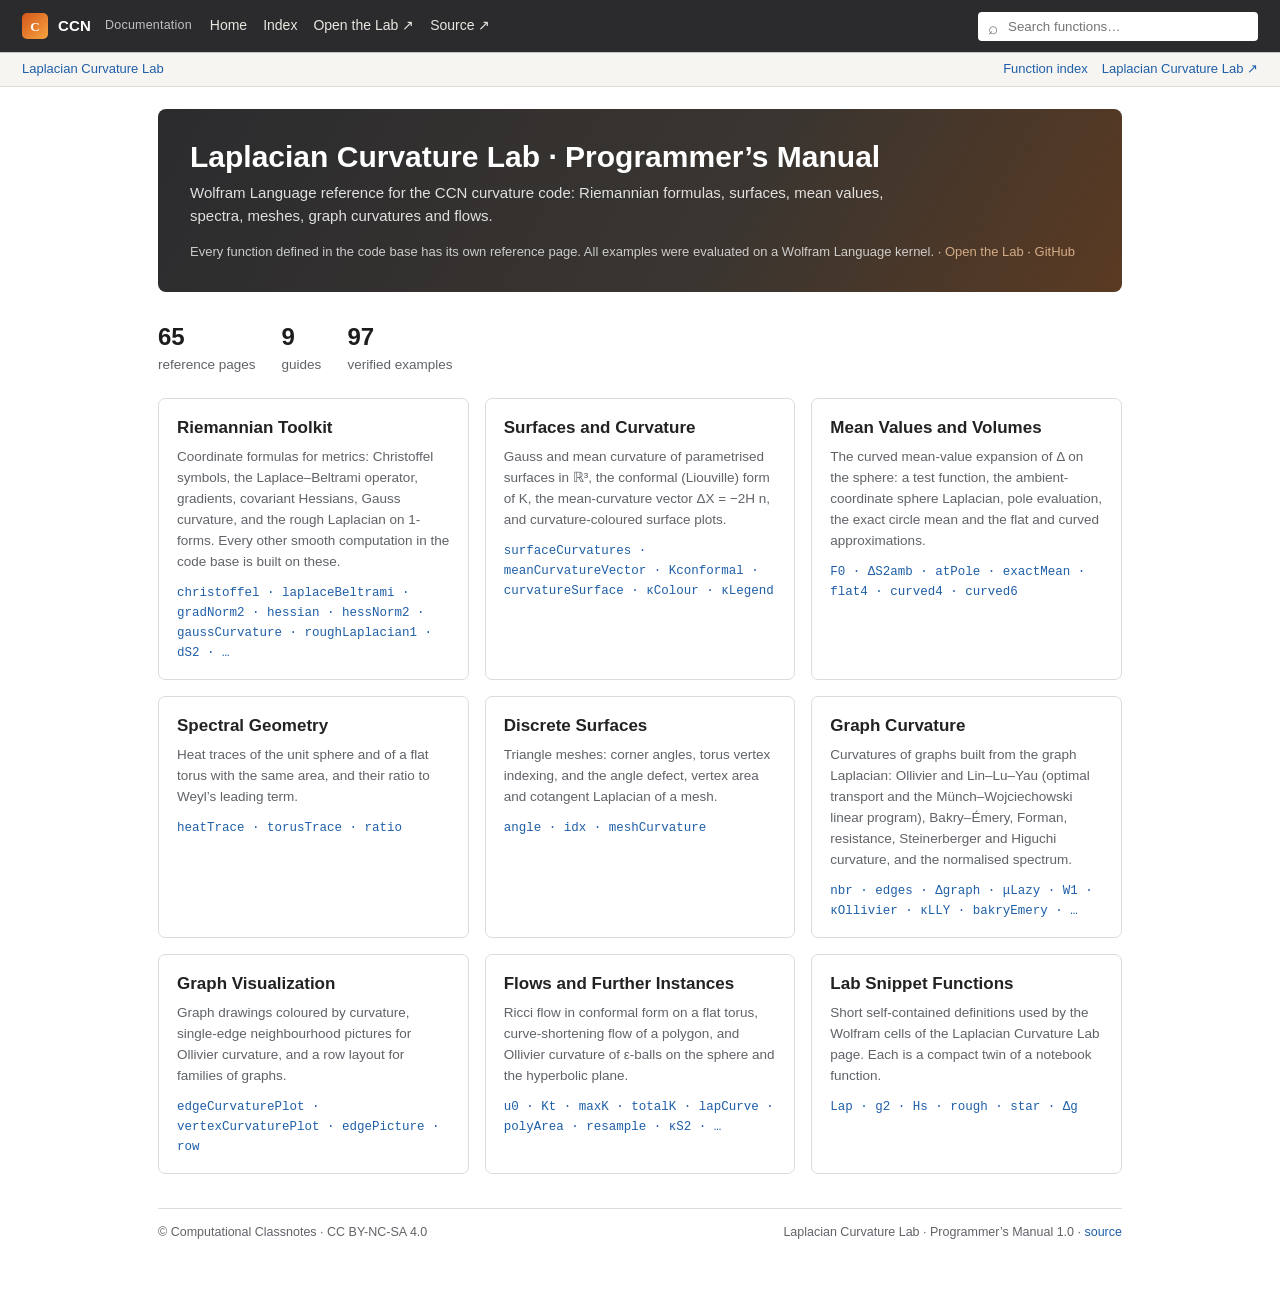
==== manual.html @ 311298cc "Drawn horizontal sliders that work in every browser Firefox (and macOS overlay scrollbars) ignore sc" ====
<!DOCTYPE html>
<html lang="en">
<head>
<meta charset="utf-8">
<meta name="viewport" content="width=device-width, initial-scale=1">
<title>Laplacian Curvature Lab — Programmer’s Manual</title>
<style>
:root{--ink:#1d1d1f;--muted:#5f6368;--paper:#ffffff;--wash:#f6f5f2;--rule:#dedcd6;--accent:#d4561c;--accent2:#f7a440;--link:#1f5fa8;--code:#fbfaf7;--codeink:#20242a;--in:#9a3f12;--out:#5f6368;--head:#2b2b2e}
*{box-sizing:border-box}
html,body{margin:0;background:var(--paper);color:var(--ink);font:15px/1.55 "Source Sans 3","Segoe UI",Helvetica,Arial,sans-serif}
a{color:var(--link);text-decoration:none}a:hover{text-decoration:underline}
code,pre,.mono{font-family:"Source Code Pro",Menlo,Consolas,"DejaVu Sans Mono",monospace}
header.top{position:sticky;top:0;z-index:10;background:var(--head);color:#fff;display:flex;align-items:center;gap:18px;padding:0 22px;height:52px;box-shadow:0 1px 0 rgba(0,0,0,.2)}
header.top .logo{display:flex;align-items:center;gap:10px;color:#fff;font-weight:600;letter-spacing:.2px;white-space:nowrap}
header.top .logo .mark{width:26px;height:26px;border-radius:5px;background:linear-gradient(135deg,var(--accent),var(--accent2));display:grid;place-items:center;font:700 13px/1 Georgia,serif;color:#fff}
header.top .logo small{font-weight:400;opacity:.7;margin-left:4px}
header.top nav{display:flex;gap:16px;font-size:14px}
header.top nav a{color:#e9e6df}
header.top .search{margin-left:auto;position:relative}
header.top input{width:280px;border:0;border-radius:4px;padding:7px 10px 7px 30px;font:14px inherit;background:#fff;color:var(--ink)}
header.top .search:before{content:"⌕";position:absolute;left:10px;top:4px;color:#777;font-size:17px}
#results{position:absolute;right:0;top:38px;width:420px;max-height:60vh;overflow:auto;background:#fff;color:var(--ink);border:1px solid var(--rule);border-radius:6px;box-shadow:0 8px 28px rgba(0,0,0,.18);display:none}
#results a{display:block;padding:7px 12px;border-bottom:1px solid #f0eee9;color:var(--ink)}#results a:hover,#results a.on{background:#fdf1e8;text-decoration:none}
#results b{font-family:"Source Code Pro",Menlo,monospace;color:var(--accent)}#results span{display:block;font-size:12.5px;color:var(--muted);white-space:nowrap;overflow:hidden;text-overflow:ellipsis}
.crumbs{background:var(--wash);border-bottom:1px solid var(--rule);font-size:13px;color:var(--muted);padding:7px 22px;display:flex;gap:6px;align-items:center;flex-wrap:wrap}
.crumbs .sep{opacity:.5}
.crumbs .right{margin-left:auto;display:flex;gap:14px}
main{max-width:1020px;margin:0 auto;padding:22px 28px 60px}
.reftype{display:flex;align-items:center;gap:12px;margin:6px 0 2px}
.tag{font:600 11px/1 "Source Sans 3",Arial,sans-serif;letter-spacing:1.6px;text-transform:uppercase;color:var(--accent);border:1px solid var(--accent);padding:4px 7px;border-radius:3px}
.tag.snip{color:#7a4bb0;border-color:#7a4bb0}.tag.api{color:#1f7a58;border-color:#1f7a58}.tag.val{color:#1f5fa8;border-color:#1f5fa8}
h1.sym{font:600 38px/1.15 "Source Code Pro",Menlo,monospace;margin:8px 0 14px;color:#111;word-break:break-all}
.usage{border-top:2px solid var(--accent);border-bottom:1px solid var(--rule);margin:0 0 18px}
.usage .row{display:grid;grid-template-columns:minmax(220px,auto) 1fr;gap:22px;padding:13px 4px;border-bottom:1px solid #eeece7}
.usage .row:last-child{border-bottom:0}
.usage .tpl{font-family:"Source Code Pro",Menlo,monospace;font-size:15px;white-space:nowrap}
.usage .tpl b{font-weight:700}.usage .tpl i{font-family:Georgia,"Times New Roman",serif;font-style:italic;font-size:16px;color:#333}
.usage .txt{color:#333}
details.sec{border-top:1px solid var(--rule);margin:0}
details.sec>summary{list-style:none;cursor:pointer;padding:12px 4px;font:600 19px/1.3 "Source Sans 3",Arial,sans-serif;color:#222;display:flex;align-items:center;gap:10px}
details.sec>summary::-webkit-details-marker{display:none}
details.sec>summary:before{content:"";width:0;height:0;border-left:7px solid var(--accent);border-top:5px solid transparent;border-bottom:5px solid transparent;transition:transform .15s}
details.sec[open]>summary:before{transform:rotate(90deg)}
details.sec>summary .n{font-weight:400;color:var(--muted);font-size:15px}
.detail-list{margin:0 0 16px 22px;padding:0}
.detail-list li{margin:7px 0;padding-left:6px}
details.sub{margin:0 0 6px 18px}
details.sub>summary{list-style:none;cursor:pointer;padding:8px 0;font:600 16px "Source Sans 3",Arial,sans-serif;color:#333;display:flex;gap:9px;align-items:center}
details.sub>summary::-webkit-details-marker{display:none}
details.sub>summary:before{content:"";border-left:6px solid #999;border-top:4px solid transparent;border-bottom:4px solid transparent;transition:transform .15s}
details.sub[open]>summary:before{transform:rotate(90deg)}
details.sub>summary .n{font-weight:400;color:var(--muted);font-size:14px}
.cell{display:grid;grid-template-columns:76px 1fr;gap:0 10px;margin:6px 0 14px 4px}
.cell .lab{font:italic 12.5px/1.9 Georgia,serif;color:var(--in);text-align:right;padding-top:6px;white-space:nowrap}
.cell .lab.o{color:var(--out)}
.cell pre{margin:0;padding:8px 12px;background:var(--code);border:1px solid #ecebe6;border-radius:4px;font-size:13.6px;line-height:1.55;white-space:pre-wrap;word-break:break-word;color:var(--codeink);position:relative}
.cell pre.in{border-left:3px solid var(--accent2)}
.cell pre.out{background:#fff;border-color:#f0efea}
.cell .img{padding:6px 0}.cell .img img{max-width:100%;border:1px solid #f0efea;border-radius:4px;background:#fff}
.copy{position:absolute;right:6px;top:5px;font:11px "Source Sans 3",Arial;background:#fff;border:1px solid var(--rule);color:var(--muted);border-radius:3px;padding:1px 7px;cursor:pointer;opacity:0;transition:opacity .15s}
pre:hover .copy{opacity:1}
pre .fn{color:var(--link);font-weight:600}pre .str{color:#1d7a4a}pre .cmt{color:#8a8a8a;font-style:italic}pre .num{color:#7a3fb0}
.src pre{margin:4px 0 16px;padding:12px 14px;background:#2a2b2f;color:#eee9df;border-radius:5px;font-size:13px;line-height:1.55;white-space:pre-wrap;word-break:break-word}
.src pre .fn{color:#ffb36b}.src pre .str{color:#a8d98a}.src pre .cmt{color:#9a9a9a}.src pre .num{color:#d4b3ff}
.src .note{font-size:13px;color:var(--muted);margin:0 0 4px}
.hand-steps{margin:2px 0 18px 4px;padding:12px 18px 12px 40px;background:#fff8f1;border:1px solid #f3dcc6;border-left:4px solid var(--accent2);border-radius:6px;counter-reset:none}
.hand-steps li{margin:7px 0;padding-left:4px;font-size:15px;line-height:1.6}
.hand-steps li::marker{color:var(--accent);font-weight:600}
.outref{font:italic 13px Georgia,serif;color:var(--in);white-space:nowrap}
.see{display:flex;flex-wrap:wrap;gap:6px 18px;margin:4px 0 18px 4px;font-family:"Source Code Pro",Menlo,monospace;font-size:14px}
.see a:after{content:"";}
.hist{margin:4px 0 18px 4px;color:#444}
.guides{margin:4px 0 18px 4px}
footer{border-top:1px solid var(--rule);margin-top:34px;padding-top:14px;font-size:12.5px;color:var(--muted);display:flex;justify-content:space-between;flex-wrap:wrap;gap:8px}
/* home & guide */
.hero{background:linear-gradient(120deg,#2b2b2e 0%,#3a3530 60%,#5a3a22 100%);color:#fff;border-radius:8px;padding:30px 32px;margin:0 0 26px}
.hero h1{margin:0 0 6px;font:600 30px/1.2 "Source Sans 3",Arial,sans-serif}
.hero p{margin:0;opacity:.85;max-width:720px}
.hero .meta{margin-top:14px;font-size:13px;opacity:.75}
.hero .meta a{color:#ffd2a8}
.tiles{display:grid;grid-template-columns:repeat(auto-fill,minmax(290px,1fr));gap:16px}
.tile{border:1px solid var(--rule);border-radius:7px;padding:16px 18px;background:#fff;transition:box-shadow .15s,border-color .15s;display:block;color:var(--ink)}
.tile:hover{border-color:var(--accent2);box-shadow:0 4px 16px rgba(212,86,28,.12);text-decoration:none}
.tile h3{margin:0 0 6px;font-size:17px;color:#222}
.tile p{margin:0 0 10px;font-size:13.5px;color:var(--muted)}
.tile .fns{font:12.5px/1.6 "Source Code Pro",Menlo,monospace;color:var(--link)}
.gtitle{font:600 32px/1.2 "Source Sans 3",Arial,sans-serif;margin:8px 0 8px}
.gdesc{color:#333;max-width:820px;margin:0 0 18px}
.glist{border-top:2px solid var(--accent)}
.glist .r{display:grid;grid-template-columns:230px 1fr;gap:18px;padding:9px 4px;border-bottom:1px solid #eeece7}
.glist .r a{font-family:"Source Code Pro",Menlo,monospace;font-weight:600}
.glist .r span{color:#444;font-size:14px}
.idx h2{font:600 20px "Source Sans 3",Arial;border-bottom:1px solid var(--rule);margin:22px 0 8px;padding-bottom:4px;color:var(--accent)}
.idx .cols{columns:3 240px;column-gap:28px}
.idx .cols a{display:block;font-family:"Source Code Pro",Menlo,monospace;font-size:14px;padding:2px 0;break-inside:avoid}
.idx .cols a small{font-family:"Source Sans 3",Arial;color:var(--muted);font-size:12px;margin-left:6px}
.stats{display:flex;gap:26px;margin:0 0 22px;color:var(--muted);font-size:13.5px}
.stats b{display:block;font-size:24px;color:var(--ink)}
/* CCN: always-visible scrollbars (macOS/iPadOS hide overlay scrollbars) + tab-strip arrows */::-webkit-scrollbar{width:11px;height:11px}::-webkit-scrollbar-track{background:rgba(127,127,127,.12);border-radius:8px}::-webkit-scrollbar-thumb{background:rgba(127,127,127,.55);border-radius:8px;border:2px solid transparent;background-clip:padding-box}::-webkit-scrollbar-thumb:hover{background:rgba(212,86,28,.75);background-clip:padding-box}*{scrollbar-width:auto;scrollbar-color:rgba(127,127,127,.6) rgba(127,127,127,.12)}.hs-wrap{position:relative;display:flex;align-items:stretch;min-width:0}.hs-wrap>.hs-strip{flex:1 1 auto;min-width:0}.hs-btn{flex:none;width:30px;border:1px solid rgba(127,127,127,.35);background:inherit;color:inherit;font:600 18px/1 system-ui,sans-serif;cursor:pointer;border-radius:6px;margin:2px 3px 10px;opacity:.85}.hs-btn:hover{opacity:1;border-color:#d4561c;color:#d4561c}.hs-btn[disabled]{opacity:.25;cursor:default}.hs-wrap:not(.hs-over)>.hs-btn{display:none}.hs-wrap:not(.hs-over){display:contents}.hs-bar{position:relative;height:12px;margin:3px 0 6px;border-radius:6px;background:rgba(127,127,127,.16);cursor:pointer;user-select:none;-webkit-user-select:none;touch-action:none}.hs-bar[hidden]{display:none!important}.hs-thumb{position:absolute;top:2px;bottom:2px;left:0;min-width:28px;border-radius:5px;background:rgba(127,127,127,.6);cursor:grab}.hs-thumb:hover,.hs-bar.drag .hs-thumb{background:#d4561c}.hs-bar.drag .hs-thumb{cursor:grabbing}.hs-nonative{scrollbar-width:none}.hs-nonative::-webkit-scrollbar{height:0;display:none}
@media (max-width:720px){header.top input{width:150px}header.top nav{display:none}.usage .row,.glist .r{grid-template-columns:1fr;gap:4px}.cell{grid-template-columns:1fr}.cell .lab{text-align:left;padding:0}#results{width:300px}h1.sym{font-size:28px}}
@media print{header.top,.crumbs .right,.copy{display:none}details.sec,details.sub{display:block}}
</style>
</head>
<body>
<header class="top">
  <a class="logo" href="#/"><span class="mark">C</span><span id="brandname"></span><small>Documentation</small></a>
  <nav><a href="#/">Home</a><a href="#/index">Index</a><a id="lablink" target="_blank" rel="noopener">Open the Lab ↗</a><a id="repolink" target="_blank" rel="noopener">Source ↗</a></nav>
  <div class="search"><input id="q" placeholder="Search functions…" autocomplete="off" spellcheck="false"><div id="results"></div></div>
</header>
<div class="crumbs" id="crumbs"></div>
<main id="main"></main>
<script id="data" type="application/json">{"title": "Laplacian Curvature Lab", "subtitle": "Wolfram Language reference for the CCN curvature code: Riemannian formulas, surfaces, mean values, spectra, meshes, graph curvatures and flows.", "repo": "https://github.com/lossofgenerality/laplacian", "site": "https://lossofgenerality.github.io/laplacian/", "lab": "https://lossofgenerality.github.io/laplacian/lab/Laplacian_Curvature_Lab.html", "intro": "", "labname": "Laplacian Curvature Lab", "guides": [{"id": "riemannian", "title": "Riemannian Toolkit", "desc": "Coordinate formulas for metrics: Christoffel symbols, the Laplace–Beltrami operator, gradients, covariant Hessians, Gauss curvature, and the rough Laplacian on 1-forms. Every other smooth computation in the code base is built on these.", "fns": ["christoffel", "laplaceBeltrami", "gradNorm2", "hessian", "hessNorm2", "gaussCurvature", "roughLaplacian1", "dS2", "star1"]}, {"id": "surfaces", "title": "Surfaces and Curvature", "desc": "Gauss and mean curvature of parametrised surfaces in ℝ³, the conformal (Liouville) form of K, the mean-curvature vector ΔX = −2H n, and curvature-coloured surface plots.", "fns": ["surfaceCurvatures", "meanCurvatureVector", "Kconformal", "curvatureSurface", "κColour", "κLegend"]}, {"id": "means", "title": "Mean Values and Volumes", "desc": "The curved mean-value expansion of Δ on the sphere: a test function, the ambient-coordinate sphere Laplacian, pole evaluation, the exact circle mean and the flat and curved approximations.", "fns": ["F0", "ΔS2amb", "atPole", "exactMean", "flat4", "curved4", "curved6"]}, {"id": "spectral", "title": "Spectral Geometry", "desc": "Heat traces of the unit sphere and of a flat torus with the same area, and their ratio to Weyl’s leading term.", "fns": ["heatTrace", "torusTrace", "ratio"]}, {"id": "mesh", "title": "Discrete Surfaces", "desc": "Triangle meshes: corner angles, torus vertex indexing, and the angle defect, vertex area and cotangent Laplacian of a mesh.", "fns": ["angle", "idx", "meshCurvature"]}, {"id": "graphs", "title": "Graph Curvature", "desc": "Curvatures of graphs built from the graph Laplacian: Ollivier and Lin–Lu–Yau (optimal transport and the Münch–Wojciechowski linear program), Bakry–Émery, Forman, resistance, Steinerberger and Higuchi curvature, and the normalised spectrum.", "fns": ["nbr", "edges", "Δgraph", "μLazy", "W1", "κOllivier", "κLLY", "bakryEmery", "forman", "formanAug", "resistance", "pNode", "steinerberger", "higuchiVertex", "higuchiTotal", "normLap", "spec", "Lpc"]}, {"id": "graphviz", "title": "Graph Visualization", "desc": "Graph drawings coloured by curvature, single-edge neighbourhood pictures for Ollivier curvature, and a row layout for families of graphs.", "fns": ["edgeCurvaturePlot", "vertexCurvaturePlot", "edgePicture", "row"]}, {"id": "flows", "title": "Flows and Further Instances", "desc": "Ricci flow in conformal form on a flat torus, curve-shortening flow of a polygon, and Ollivier curvature of ε-balls on the sphere and the hyperbolic plane.", "fns": ["u0", "Kt", "maxK", "totalK", "lapCurve", "polyArea", "resample", "κS2", "κH2"]}, {"id": "snippets", "title": "Lab Snippet Functions", "desc": "Short self-contained definitions used by the Wolfram cells of the Laplacian Curvature Lab page. Each is a compact twin of a notebook function.", "fns": ["Lap", "g2", "Hs", "rough", "star", "Δg"]}], "pages": {"christoffel": {"name": "christoffel", "slug": "christoffel", "guide": "riemannian", "defined": "Notebook §1", "kind": "Function", "usage": [["christoffel[g, 𝓍]", "gives the Christoffel symbols Γⁱⱼₖ of the metric matrix g in coordinates 𝓍, as a nested list indexed [[i, j, k]]."]], "details": ["Γⁱⱼₖ = ½ Σₗ gⁱˡ (∂ⱼ gₗₖ + ∂ₖ gₗⱼ − ∂ₗ gⱼₖ); the result is symmetric in j and k.", "g is an n×n symmetric matrix of expressions in the coordinate list 𝓍 of length n.", "The result is simplified with Simplify."], "examples": {"Basic Examples": [{"in": "gS2 = {{1, 0}, {0, Sin[θ]^2}}; 𝓍S2 = {θ, φ};\nchristoffel[gS2, 𝓍S2]", "out": "{{{0, 0}, {0, -(Cos[θ]*Sin[θ])}}, {{0, Cot[θ]}, {Cot[θ], 0}}}"}], "Scope": [{"in": "christoffel[{{1, 0}, {0, r^2}}, {r, ϑ}]", "out": "{{{0, 0}, {0, -r}}, {{0, r^(-1)}, {r^(-1), 0}}}"}], "Properties & Relations": [{"in": "With[{Γ = christoffel[gS2, 𝓍S2]}, Table[Γ[[i, j, k]] - Γ[[i, k, j]], {i, 2}, {j, 2}, {k, 2}]]", "out": "{{{0, 0}, {0, 0}}, {{0, 0}, {0, 0}}}"}]}, "see": ["hessian", "gaussCurvature", "laplaceBeltrami", "roughLaplacian1"], "source": "christoffel[g_, 𝓍_] := Module[{gi = Inverse[g], n = Length[𝓍]},\n  Table[1/2 Sum[gi[[i, l]] (D[g[[l, j]], 𝓍[[k]]] + D[g[[l, k]], 𝓍[[j]]] - D[g[[j, k]], 𝓍[[l]]]), {l, n}],\n   {i, n}, {j, n}, {k, n}] // Simplify];", "hand": ["On the unit sphere g = diag(1, sin²θ), so the only non-constant entry is g_{φφ} = sin²θ, with ∂_{θ} g_{φφ} = 2 sin θ cos θ.", "Γ^θ_{φφ} = ½ g^{θθ}(−∂_{θ} g_{φφ}) = −sin θ cos θ.", "Γ^φ_{θφ} = Γ^φ_{φθ} = ½ g^{φφ} ∂_{θ} g_{φφ} = ½ · (1/sin²θ) · 2 sin θ cos θ = cot θ.", "Every other symbol contains a derivative of a constant entry, so it is 0.", "Result: Γ^θ = {{0, 0}, {0, −sin θ cos θ}} and Γ^φ = {{0, cot θ}, {cot θ, 0}} — Out[1]."]}, "laplaceBeltrami": {"name": "laplaceBeltrami", "slug": "laplaceBeltrami", "guide": "riemannian", "defined": "Notebook §1", "kind": "Function", "usage": [["laplaceBeltrami[g, 𝓍][u]", "gives the Laplace–Beltrami operator Δu = (1/√det g) Σ ∂ᵢ(√det g gⁱʲ ∂ⱼu) of u for the metric g in coordinates 𝓍."]], "details": ["laplaceBeltrami[g, 𝓍] is an operator: apply it to an expression, or map it over a list.", "The sign convention is the analyst’s: Δ = div grad, so Δ ≤ 0 on a closed manifold.", "The result is not simplified; wrap it in Simplify when needed."], "examples": {"Basic Examples": [{"in": "gS2 = {{1, 0}, {0, Sin[θ]^2}}; 𝓍S2 = {θ, φ};\nSimplify[laplaceBeltrami[gS2, 𝓍S2][Cos[θ]]]", "out": "-2*Cos[θ]"}], "Scope": [{"in": "Simplify[laplaceBeltrami[{{1, 0}, {0, 1}}, {x, y}][x^2 y]]", "out": "2*y"}, {"in": "gS2 = {{1, 0}, {0, Sin[θ]^2}}; 𝓍S2 = {θ, φ};\nSimplify[laplaceBeltrami[gS2, 𝓍S2][θ]]", "out": "Cot[θ]"}], "Properties & Relations": [{"in": "Simplify[laplaceBeltrami[{{1, 0}, {0, 1}}, {x, y}][F[x, y]] == Laplacian[F[x, y], {x, y}]]", "out": "True"}]}, "see": ["gradNorm2", "hessian", "meanCurvatureVector", "Lap"], "source": "laplaceBeltrami[g_, 𝓍_][u_] := Module[{gi = Inverse[g], s = Sqrt[Det[g]], n = Length[𝓍]},\n  1/s Sum[D[s gi[[i, j]] D[u, 𝓍[[j]]], 𝓍[[i]]], {i, n}, {j, n}]];", "hand": ["On the unit sphere √det g = sin θ and g^{θθ} = 1, g^{φφ} = 1/sin²θ, so Δu = (1/sin θ) ∂_{θ}(sin θ ∂_{θ}u) + (1/sin²θ) ∂²_{φ}u.", "For u = cos θ: ∂_{θ}u = −sin θ, so sin θ ∂_{θ}u = −sin²θ.", "∂_{θ}(−sin²θ) = −2 sin θ cos θ; divide by sin θ: −2 cos θ. The φ-term is 0.", "Δ cos θ = −2 cos θ: cos θ is a degree-1 spherical harmonic, eigenvalue −l(l + 1) = −2 — Out[1]."]}, "gradNorm2": {"name": "gradNorm2", "slug": "gradNorm2", "guide": "riemannian", "defined": "Notebook §1", "kind": "Function", "usage": [["gradNorm2[g, 𝓍][u]", "gives |∇u|² = Σ gⁱʲ ∂ᵢu ∂ⱼu for the metric g in coordinates 𝓍."]], "details": ["Used in the Bochner formula ½Δ|∇f|² = |Hess f|² + ⟨∇f, ∇Δf⟩ + Ric(∇f, ∇f)."], "examples": {"Basic Examples": [{"in": "gS2 = {{1, 0}, {0, Sin[θ]^2}}; 𝓍S2 = {θ, φ};\ngradNorm2[gS2, 𝓍S2][Sin[θ] Cos[φ]]", "out": "Cos[θ]^2*Cos[φ]^2 + Sin[φ]^2"}]}, "see": ["hessNorm2", "laplaceBeltrami", "g2"], "source": "gradNorm2[g_, 𝓍_][u_] := With[{gi = Inverse[g]}, Sum[gi[[i, j]] D[u, 𝓍[[i]]] D[u, 𝓍[[j]]], {i, Length[𝓍]}, {j, Length[𝓍]}]];", "hand": ["|∇u|² = (∂_{θ}u)² + (∂_{φ}u)²/sin²θ on the unit sphere.", "For u = sin θ cos φ: ∂_{θ}u = cos θ cos φ and ∂_{φ}u = −sin θ sin φ.", "|∇u|² = cos²θ cos²φ + sin²θ sin²φ/sin²θ = cos²θ cos²φ + sin²φ — Out[1]."]}, "hessian": {"name": "hessian", "slug": "hessian", "guide": "riemannian", "defined": "Notebook §1", "kind": "Function", "usage": [["hessian[g, 𝓍][u]", "gives the covariant Hessian ∇ᵢ∇ⱼu = ∂ᵢ∂ⱼu − Σ Γᵏᵢⱼ ∂ₖu as a matrix."]], "details": ["The trace with the inverse metric, Tr[g⁻¹·hessian], is the Laplace–Beltrami operator."], "examples": {"Basic Examples": [{"in": "gS2 = {{1, 0}, {0, Sin[θ]^2}}; 𝓍S2 = {θ, φ};\nSimplify[hessian[gS2, 𝓍S2][Cos[θ]]]", "out": "{{-Cos[θ], 0}, {0, -(Cos[θ]*Sin[θ]^2)}}"}], "Properties & Relations": [{"in": "gS2 = {{1, 0}, {0, Sin[θ]^2}}; 𝓍S2 = {θ, φ};\nSimplify[Tr[Inverse[gS2] . hessian[gS2, 𝓍S2][F[θ, φ]]] - laplaceBeltrami[gS2, 𝓍S2][F[θ, φ]]]", "out": "0"}]}, "see": ["christoffel", "hessNorm2", "laplaceBeltrami", "Hs"], "source": "hessian[g_, 𝓍_][u_] := With[{Γ = christoffel[g, 𝓍], n = Length[𝓍]},\n  Table[D[u, 𝓍[[i]], 𝓍[[j]]] - Sum[Γ[[k, i, j]] D[u, 𝓍[[k]]], {k, n}], {i, n}, {j, n}]];", "hand": ["∇_{i}∇_{j}u = ∂_{i}∂_{j}u − Γ^k_{ij} ∂_{k}u, with the sphere’s symbols from christoffel.", "u = cos θ: ∂_{θ}u = −sin θ, ∂_{φ}u = 0, ∂²_{θ}u = −cos θ.", "H_{θθ} = −cos θ (Γ^k_{θθ} = 0). H_{θφ} = −Γ^φ_{θφ} ∂_{φ}u = 0.", "H_{φφ} = 0 − Γ^θ_{φφ} ∂_{θ}u = −(−sin θ cos θ)(−sin θ) = −sin²θ cos θ.", "Hess cos θ = {{−cos θ, 0}, {0, −cos θ sin²θ}} — Out[1]; its trace with g⁻¹ is −2 cos θ = Δ cos θ."]}, "hessNorm2": {"name": "hessNorm2", "slug": "hessNorm2", "guide": "riemannian", "defined": "Notebook §1", "kind": "Function", "usage": [["hessNorm2[g, 𝓍][u]", "gives |Hess u|² = Tr[g⁻¹ H g⁻¹ H] with H the covariant Hessian of u."]], "details": ["The squared Hessian term of the Bochner formula."], "examples": {"Basic Examples": [{"in": "gS2 = {{1, 0}, {0, Sin[θ]^2}}; 𝓍S2 = {θ, φ};\nSimplify[hessNorm2[gS2, 𝓍S2][Cos[θ]]]", "out": "2*Cos[θ]^2"}]}, "see": ["hessian", "gradNorm2"], "source": "hessNorm2[g_, 𝓍_][u_] := With[{gi = Inverse[g], H = hessian[g, 𝓍][u]}, Tr[gi . H . gi . H]];", "hand": ["With H from hessian, |H|² = Tr[g⁻¹ H g⁻¹ H] = (H_{θθ})² + (H_{φφ})²/sin⁴θ.", "= cos²θ + (cos θ sin²θ)²/sin⁴θ = cos²θ + cos²θ.", "|Hess cos θ|² = 2 cos²θ — Out[1]."]}, "gaussCurvature": {"name": "gaussCurvature", "slug": "gaussCurvature", "guide": "riemannian", "defined": "Notebook §1", "kind": "Function", "usage": [["gaussCurvature[g, 𝓍]", "gives the Gauss curvature of a two-dimensional metric g in coordinates 𝓍, from the Riemann tensor: K = R₁₂₁₂ / det g."]], "details": ["g must be 2×2. For embedded surfaces see surfaceCurvatures; for conformal metrics see Kconformal."], "examples": {"Basic Examples": [{"in": "gS2 = {{1, 0}, {0, Sin[θ]^2}}; 𝓍S2 = {θ, φ};\ngaussCurvature[gS2, 𝓍S2]", "out": "1"}], "Scope": [{"in": "gaussCurvature[{{1, 0}, {0, Sinh[r]^2}}, {r, φ}]", "out": "-1"}, {"in": "gaussCurvature[{{(2 + Cos[v])^2, 0}, {0, 1}}, {u, v}]", "out": "Cos[v]/(2 + Cos[v])"}], "Properties & Relations": [{"in": "Simplify[Kconformal[w[x, y]] - gaussCurvature[Exp[2 w[x, y]] IdentityMatrix[2], {x, y}]]", "out": "0"}]}, "see": ["Kconformal", "surfaceCurvatures", "christoffel"], "source": "gaussCurvature[g_, 𝓍_] := Module[{Γ = christoffel[g, 𝓍], R},\n  R[i_, j_, k_, l_] := D[Γ[[i, j, l]], 𝓍[[k]]] - D[Γ[[i, j, k]], 𝓍[[l]]] +\n     Sum[Γ[[i, k, m]] Γ[[m, j, l]] - Γ[[i, l, m]] Γ[[m, j, k]], {m, 2}];\n  Simplify[Sum[g[[1, i]] R[i, 2, 1, 2], {i, 2}]/Det[g]]];", "hand": ["For a metric dθ² + G(θ) dφ², the Gauss curvature is K = −(√G)″/√G.", "Sphere: √G = sin θ, (sin θ)″ = −sin θ, so K = 1 — Out[1].", "Hyperbolic plane: √G = sinh r, (sinh r)″ = sinh r, so K = −1 — Out[2].", "Torus (coordinates u, v; the roles swap): g = (2 + cos v)² du² + dv², √E = 2 + cos v, K = −(√E)_{vv}/√E = cos v/(2 + cos v) — Out[3]."]}, "roughLaplacian1": {"name": "roughLaplacian1", "slug": "roughLaplacian1", "guide": "riemannian", "defined": "Notebook §10.1", "kind": "Function", "usage": [["roughLaplacian1[g, 𝓍][ω]", "gives the rough (connection) Laplacian ∇*∇ω = −gʲᵏ ∇ₖ∇ⱼ ω of the 1-form ω, given as its list of components."]], "details": ["Second covariant derivatives are built from christoffel.", "With the Hodge Laplacian it verifies the Weitzenböck identity Δ_{Hodge} = ∇*∇ + Ric."], "examples": {"Basic Examples": [{"in": "gS2 = {{1, 0}, {0, Sin[θ]^2}}; 𝓍S2 = {θ, φ};\nSimplify[roughLaplacian1[gS2, 𝓍S2][{0, Sin[θ]^2}]]", "out": "{0, Sin[θ]^2}"}], "Properties & Relations": [{"in": "gS2 = {{1, 0}, {0, Sin[θ]^2}}; 𝓍S2 = {θ, φ};\nWith[{ΔS2 = laplaceBeltrami[gS2, 𝓍S2]}, Simplify[dS2[-ΔS2[F[θ, φ]]] + star1[dS2[-ΔS2[H[θ, φ]]]] - (roughLaplacian1[gS2, 𝓍S2][dS2[F[θ, φ]] + star1[dS2[H[θ, φ]]]] + dS2[F[θ, φ]] + star1[dS2[H[θ, φ]]])]]", "out": "{0, 0}"}]}, "see": ["dS2", "star1", "christoffel", "rough"], "source": "roughLaplacian1[g_, 𝓍_][ω_] := Module[{Γ = christoffel[g, 𝓍], gi = Inverse[g], n = Length[𝓍], T, TT},\n  T = Table[D[ω[[i]], 𝓍[[j]]] - Sum[Γ[[k, i, j]] ω[[k]], {k, n}], {i, n}, {j, n}];\n  TT = Table[D[T[[i, j]], 𝓍[[k]]] - Sum[Γ[[m, k, i]] T[[m, j]] + Γ[[m, k, j]] T[[i, m]], {m, n}], {i, n}, {j, n}, {k, n}];\n  Table[-Sum[gi[[j, k]] TT[[i, j, k]], {j, n}, {k, n}], {i, n}]];", "hand": ["ω = sin²θ dφ is ⋆d(−cos θ): d(−cos θ) = sin θ dθ and ⋆dθ = sin θ dφ.", "−cos θ is an l = 1 harmonic, so the Hodge Laplacian (positive convention) gives Δ_{H}ω = l(l + 1) ω = 2ω.", "Weitzenböck on S² (Ric = 1): Δ_{H}ω = ∇*∇ω + ω, so ∇*∇ω = 2ω − ω = ω.", "∇*∇ (sin²θ dφ) = sin²θ dφ, i.e. {0, sin²θ} — Out[1]."]}, "dS2": {"name": "dS2", "slug": "dS2", "guide": "riemannian", "defined": "Notebook §10.1", "kind": "Function", "usage": [["dS2[h]", "gives the differential dh of a function h(θ, φ) on S² as its covector {∂θh, ∂φh}."]], "details": ["Defined for the coordinates θ, φ of the unit sphere."], "examples": {"Basic Examples": [{"in": "dS2[Sin[θ] Cos[φ]]", "out": "{Cos[θ]*Cos[φ], -(Sin[θ]*Sin[φ])}"}]}, "see": ["star1", "roughLaplacian1"], "source": "dS2[h_] := {D[h, θ], D[h, φ]};", "hand": ["dh = ∂_{θ}h dθ + ∂_{φ}h dφ.", "h = sin θ cos φ: ∂_{θ}h = cos θ cos φ, ∂_{φ}h = −sin θ sin φ.", "dh = {cos θ cos φ, −sin θ sin φ} — Out[1]."]}, "star1": {"name": "star1", "slug": "star1", "guide": "riemannian", "defined": "Notebook §10.1", "kind": "Function", "usage": [["star1[{a, b}]", "gives the Hodge star of the 1-form a dθ + b dφ on the unit sphere: {−b/sin θ, a sin θ}."]], "details": ["Every 1-form on S² is df + ⋆dh, because S² has no harmonic 1-forms.", "Applying star1 twice gives −1, as for any 1-form in two dimensions."], "examples": {"Basic Examples": [{"in": "star1[{1, 0}]", "out": "{0, Sin[θ]}"}], "Properties & Relations": [{"in": "Simplify[star1[star1[{a, b}]]]", "out": "{-a, -b}"}]}, "see": ["dS2", "roughLaplacian1", "star"], "source": "star1[{a_, b_}] := {-b/Sin[θ], a Sin[θ]};", "hand": ["The area form of the unit sphere is sin θ dθ ∧ dφ, and ⋆ rotates a covector by 90° in the metric.", "⋆dθ = sin θ dφ and ⋆dφ = −dθ/sin θ, so ⋆(a dθ + b dφ) = −(b/sin θ) dθ + a sin θ dφ.", "a = 1, b = 0 gives {0, sin θ} — Out[1]; applying ⋆ again gives {−1, 0} = −dθ, so ⋆⋆ = −1."]}, "surfaceCurvatures": {"name": "surfaceCurvatures", "slug": "surfaceCurvatures", "guide": "surfaces", "defined": "Notebook §1.1", "kind": "Function", "usage": [["surfaceCurvatures[pos, 𝓍]", "gives an Association with the Gauss curvature \"K\", mean curvature \"H\" and area element \"dA\" of the surface pos(u, v) ⊂ ℝ³ in parameters 𝓍."]], "details": ["Uses the first fundamental form E, F, G and the second L, M, N: K = (LN − M²)/(EG − F²), H = (EN − 2FM + GL)/(2(EG − F²)).", "The sign of H follows the normal Xᵤ × Xᵥ; the sign of K does not depend on it."], "examples": {"Basic Examples": [{"in": "torusPos = {(2 + Cos[v]) Cos[u], (2 + Cos[v]) Sin[u], Sin[v]};\nsurfaceCurvatures[torusPos, {u, v}]", "out": "<|\"K\" -> Cos[v]/(2 + Cos[v]), \"H\" -> -((1 + Cos[v])/Sqrt[(2 + Cos[v])^2]), \"dA\" -> Sqrt[(2 + Cos[v])^2]|>"}], "Scope": [{"in": "surfaceCurvatures[{Sech[v] Cos[u], Sech[v] Sin[u], v - Tanh[v]}, {u, v}][\"K\"]", "out": "-1"}, {"in": "surfaceCurvatures[{u, v, u^2 - v^2}, {u, v}][\"K\"]", "out": "-4/(1 + 4*u^2 + 4*v^2)^2"}], "Properties & Relations": [{"in": "torusPos = {(2 + Cos[v]) Cos[u], (2 + Cos[v]) Sin[u], Sin[v]};\nWith[{t = surfaceCurvatures[torusPos, {u, v}]}, Integrate[Simplify[t[\"K\"] t[\"dA\"], 0 < v < 2 π], {u, 0, 2 π}, {v, 0, 2 π}]]", "out": "0"}]}, "see": ["meanCurvatureVector", "gaussCurvature", "curvatureSurface"], "source": "surfaceCurvatures[pos_, 𝓍_] := Module[{Xu, Xv, nn, E1, F1, G1, L1, M1, N1},\n  Xu = D[pos, 𝓍[[1]]]; Xv = D[pos, 𝓍[[2]]];\n  nn = Cross[Xu, Xv]/Sqrt[Cross[Xu, Xv] . Cross[Xu, Xv]];\n  {E1, F1, G1} = {Xu . Xu, Xu . Xv, Xv . Xv};\n  {L1, M1, N1} = {D[pos, 𝓍[[1]], 𝓍[[1]]] . nn, D[pos, 𝓍[[1]], 𝓍[[2]]] . nn, D[pos, 𝓍[[2]], 𝓍[[2]]] . nn};\n  <|\"K\" -> Simplify[(L1 N1 - M1^2)/(E1 G1 - F1^2)],\n    \"H\" -> Simplify[(E1 N1 - 2 F1 M1 + G1 L1)/(2 (E1 G1 - F1^2))],\n    \"dA\" -> Simplify[Sqrt[E1 G1 - F1^2]]|>];", "hand": ["Torus X = ((2 + cos v) cos u, (2 + cos v) sin u, sin v): X_{u} has length 2 + cos v, X_{v} length 1, X_{u}·X_{v} = 0, so E = (2 + cos v)², F = 0, G = 1 and dA = 2 + cos v.", "With n = X_{u} × X_{v}/|…|, the second form is L = −cos v (2 + cos v), M = 0, N = −1.", "K = (LN − M²)/(EG − F²) = cos v (2 + cos v)/(2 + cos v)² = cos v/(2 + cos v).", "H = (EN + GL)/(2EG) = −((2 + cos v)² + cos v (2 + cos v))/(2(2 + cos v)²) = −(1 + cos v)/(2 + cos v) — Out[1] (the sign follows n)."]}, "meanCurvatureVector": {"name": "meanCurvatureVector", "slug": "meanCurvatureVector", "guide": "surfaces", "defined": "Notebook §3", "kind": "Function", "usage": [["meanCurvatureVector[pos, 𝓍]", "gives the mean curvature \"H\" from ΔX = −2H n and the \"tangential part\" of ΔX, which is zero."], ["meanCurvatureVector[pos, 𝓍, assum]", "simplifies under the extra assumptions assum."]], "details": ["ΔX is the Laplace–Beltrami operator of the induced metric applied to each coordinate of pos.", "A surface is minimal exactly when its coordinate functions are harmonic."], "examples": {"Basic Examples": [{"in": "meanCurvatureVector[{Cosh[v] Cos[u], Cosh[v] Sin[u], v}, {u, v}]", "out": "<|\"H\" -> 0, \"tangential part\" -> {0, 0}|>"}], "Scope": [{"in": "meanCurvatureVector[3 {Sin[θ] Cos[φ], Sin[θ] Sin[φ], Cos[θ]}, {θ, φ}, 0 < θ < π]", "out": "<|\"H\" -> 1/3, \"tangential part\" -> {0, 0}|>"}, {"in": "meanCurvatureVector[{(2 + Cos[v]) Cos[u], (2 + Cos[v]) Sin[u], Sin[v]}, {u, v}]", "out": "<|\"H\" -> (2*Cos[v/2]^2)/(2 + Cos[v]), \"tangential part\" -> {0, 0}|>"}]}, "see": ["surfaceCurvatures", "laplaceBeltrami"], "source": "meanCurvatureVector[pos_, 𝓍_, assum_ : True] := Module[{g, n, ΔX},\n  g = Simplify[Table[D[pos, 𝓍[[i]]] . D[pos, 𝓍[[j]]], {i, 2}, {j, 2}]];\n  ΔX = Simplify[laplaceBeltrami[g, 𝓍] /@ pos];\n  n = Simplify[Normalize[Cross[D[pos, 𝓍[[1]]], D[pos, 𝓍[[2]]]]], 𝓍 ∈ Reals && assum];\n  <|\"H\" -> Simplify[-ΔX . n/2, 𝓍 ∈ Reals && assum],\n    \"tangential part\" -> Simplify[{ΔX . D[pos, 𝓍[[1]]], ΔX . D[pos, 𝓍[[2]]]}]|>];", "hand": ["Catenoid X = (cosh v cos u, cosh v sin u, v): E = G = cosh²v, F = 0, a conformal metric.", "So ΔX = (X_{uu} + X_{vv})/cosh²v.", "X_{uu} = (−cosh v cos u, −cosh v sin u, 0) and X_{vv} = (cosh v cos u, cosh v sin u, 0): they cancel.", "ΔX = 0, hence H = 0: the catenoid is minimal — Out[1]."]}, "Kconformal": {"name": "Kconformal", "slug": "Kconformal", "guide": "surfaces", "defined": "Notebook §2", "kind": "Function", "usage": [["Kconformal[u]", "gives the Gauss curvature K = −e^{−2u} Δ₀u of the conformal metric e^{2u}(dx² + dy²), with u an expression in x and y."]], "details": ["Δ₀ is the flat Laplacian in x, y. For constant K this is Liouville’s equation.", "The same identity makes 2-D Ricci flow the heat equation ∂u/∂t = e^{−2u}Δ₀u = −K."], "examples": {"Basic Examples": [{"in": "Kconformal[Log[2/(1 + x^2 + y^2)]]", "out": "1"}], "Scope": [{"in": "Kconformal[Log[1/y]]", "out": "-1"}, {"in": "Kconformal[Log[2/(1 - x^2 - y^2)]]", "out": "-1"}]}, "see": ["gaussCurvature", "Kt"], "source": "Kconformal[u_] := Simplify[-Exp[-2 u] (D[u, {x, 2}] + D[u, {y, 2}])];", "hand": ["u = log 2 − log(1 + r²) with r² = x² + y².", "Δ₀ log(1 + r²) = 4/(1 + r²)², so Δ₀u = −4/(1 + r²)².", "e^{−2u} = (1 + r²)²/4.", "K = −e^{−2u} Δ₀u = 1: the stereographic metric is the round sphere — Out[1]."]}, "curvatureSurface": {"name": "curvatureSurface", "slug": "curvatureSurface", "guide": "surfaces", "defined": "Notebook §1.1", "kind": "Function", "usage": [["curvatureSurface[pos, {u, u0, u1}, {v, v0, v1}, κ, s, label]", "plots the surface pos coloured by the curvature expression κ on the scale ±s, titled label."], ["curvatureSurface[…, opts]", "passes options opts to ParametricPlot3D."]], "details": ["Colours come from κColour: blue negative, near-white zero, CCN orange positive.", "κ is an expression in the same parameters u, v as pos."], "examples": {"Basic Examples": [{"in": "torusPos = {(2 + Cos[v]) Cos[u], (2 + Cos[v]) Sin[u], Sin[v]};\ncurvatureSurface[torusPos, {u, 0, 2 π}, {v, 0, 2 π}, Cos[v]/(2 + Cos[v]), 1, \"Torus: K\"]", "img": "[data-uri]"}]}, "see": ["κColour", "κLegend", "surfaceCurvatures"], "source": "curvatureSurface[pos_, {u_, u0_, u1_}, {v_, v0_, v1_}, κ_, s_, label_, opts___] :=\n  ParametricPlot3D[pos, {u, u0, u1}, {v, v0, v1},\n   ColorFunction -> Function[{x, y, z, uu, vv}, κColour[κ /. {u -> uu, v -> vv}, s]], ColorFunctionScaling -> False,\n   Mesh -> 12, MeshStyle -> GrayLevel[0.5, 0.35], Lighting -> \"Neutral\", Boxed -> False, Axes -> False,\n   PlotPoints -> 40, PlotLabel -> Style[label, 11], opts];", "hand": ["The colour is κColour[K, 1] with K = cos v/(2 + cos v) from surfaceCurvatures.", "Outer equator v = 0: K = 1/3, light orange. Inner equator v = π: K = −1, full blue.", "Top and bottom circles v = ±π/2: K = 0, near-white — Out[1]."]}, "κColour": {"name": "κColour", "slug": "kappaColour", "guide": "surfaces", "defined": "Notebook §1.1", "kind": "Function", "usage": [["κColour[k, s]", "gives the curvature colour of the value k on the symmetric scale ±s."]], "details": ["Values are clipped to [−s, s]: −s is blue RGBColor[0.18, 0.36, 0.78], 0 is GrayLevel[0.96], +s is CCN orange RGBColor[0.98, 0.56, 0.17]."], "examples": {"Basic Examples": [{"in": "κColour[1, 1]", "out": "RGBColor[0.98, 0.56, 0.17]"}, {"in": "κColour[0, 1]", "out": "RGBColor[0.96, 0.96, 0.96]"}], "Possible Issues": [{"in": "κColour[5, 1] === κColour[1, 1]", "out": "True"}]}, "see": ["κLegend", "curvatureSurface", "edgeCurvaturePlot"], "source": "κColour[k_, s_] := Blend[{RGBColor[0.18, 0.36, 0.78], GrayLevel[0.96], RGBColor[0.98, 0.56, 0.17]}, (1 + Clip[k/s, {-1, 1}])/2];", "hand": ["The blend parameter is (1 + clip(k/s, −1, 1))/2.", "k = 1, s = 1: parameter 1, the last colour, CCN orange RGBColor[0.98, 0.56, 0.17] — Out[1].", "k = 0: parameter ½, the middle colour GrayLevel[0.96] — Out[2]. k = 5 is clipped to 1, so it equals Out[1] — the Possible Issues example."]}, "κLegend": {"name": "κLegend", "slug": "kappaLegend", "guide": "surfaces", "defined": "Notebook §1.1", "kind": "Function", "usage": [["κLegend[s, name]", "gives a BarLegend for the κColour scale from −s to s, labelled name."]], "details": ["Use with Legended to attach the scale to a plot."], "examples": {"Basic Examples": [{"in": "κLegend[1, \"K\"]", "img": "[data-uri]"}]}, "see": ["κColour", "curvatureSurface"], "source": "κLegend[s_, name_] := BarLegend[{κColour[#, s] &, {-s, s}}, LegendLabel -> name];", "hand": ["The legend samples κColour[t, s] for t from −s to s.", "s = 1: bottom −1 blue, middle 0 near-white, top +1 orange, labelled K — Out[1]."]}, "F0": {"name": "F0", "slug": "F0", "guide": "means", "defined": "Notebook §4", "kind": "Function", "usage": [["F0[{x, y, z}]", "gives the test function eˣ(1 + z)² + y z³ used for the curved mean-value checks on S²."]], "details": ["At the north pole f = 4, Δf = −4, Δ²f = −20 and Δ³f = 500. Δf ≠ 0 there, so the curvature term KΔf/96 is visible."], "examples": {"Basic Examples": [{"in": "F0[{0, 0, 1}]", "out": "4"}]}, "see": ["ΔS2amb", "atPole", "exactMean"], "source": "F0[{x_, y_, z_}] := Exp[x] (1 + z)^2 + y z^3;", "hand": ["F0(x, y, z) = eˣ(1 + z)² + y z³.", "At the north pole (0, 0, 1): e⁰ · 2² + 0 = 4 — Out[1]."]}, "ΔS2amb": {"name": "ΔS2amb", "slug": "DeltaS2amb", "guide": "means", "defined": "Notebook §4", "kind": "Function", "usage": [["ΔS2amb[h]", "gives the Laplacian on the unit sphere of a degree-0 homogeneous function h of x, y, z, as |X|² Δ_ℝ³ h."]], "details": ["Extend a function on S² by h(X/|X|); the result is again homogeneous of degree 0, so ΔS2amb can be iterated."], "examples": {"Basic Examples": [{"in": "ΔS2amb[z/Sqrt[x^2 + y^2 + z^2]] /. {x -> 0, y -> 0, z -> 1}", "out": "-2"}], "Properties & Relations": [{"in": "atPole /@ NestList[ΔS2amb, F0[{x, y, z}/Sqrt[x^2 + y^2 + z^2]], 3]", "out": "{4, -4, -20, 500}"}]}, "see": ["atPole", "F0", "laplaceBeltrami"], "source": "ΔS2amb[h_] := Simplify[(x^2 + y^2 + z^2) Laplacian[h, {x, y, z}]];", "hand": ["On the sphere z/|X| restricts to cos θ, a degree-1 harmonic: Δ cos θ = −2 cos θ.", "At the pole cos θ = 1, so the value is −2 — Out[1]."]}, "atPole": {"name": "atPole", "slug": "atPole", "guide": "means", "defined": "Notebook §4", "kind": "Function", "usage": [["atPole[h]", "evaluates h at the north pole x = 0, y = 0, z = 1."]], "details": [], "examples": {"Basic Examples": [{"in": "atPole[Exp[x] (1 + z)^2 + y z^3]", "out": "4"}]}, "see": ["ΔS2amb", "F0"], "source": "atPole[h_] := h /. {x -> 0, y -> 0, z -> 1};", "hand": ["Substitute x = 0, y = 0, z = 1 into eˣ(1 + z)² + y z³.", "1 · 4 + 0 = 4 — Out[1]."]}, "exactMean": {"name": "exactMean", "slug": "exactMean", "guide": "means", "defined": "Notebook §4.1", "kind": "Function", "usage": [["exactMean[r]", "gives the mean of F0 over the geodesic circle of colatitude r about the north pole, by numerical integration at 40-digit precision."]], "details": ["Used to measure the error of flat4, curved4 and curved6; their errors fall like r⁴, r⁶ and r⁸."], "examples": {"Basic Examples": [{"in": "N[exactMean[1/10], 20]", "out": "3.98996477989391672110586579497047896201"}], "Properties & Relations": [{"in": "N[Abs[exactMean[1/20] - {flat4[1/20], curved4[1/20], curved6[1/20]}], 3]", "out": "{2.573417227488*^-7, 3.07494391784859248048960156489*^-9, 1.22795715140751951039843511*^-12}"}]}, "see": ["flat4", "curved4", "curved6", "F0"], "source": "exactMean[r0_] := NIntegrate[F0[{Sin[r0] Cos[φ], Sin[r0] Sin[φ], Cos[r0]}], {φ, 0, 2 π}, WorkingPrecision -> 40, PrecisionGoal -> 30]/(2 π);", "hand": ["The curved expansion gives mean ≈ f + r²Δf/4 + r⁴(Δ²f/64 + KΔf/96) with f = 4, Δf = −4, Δ²f = −20, K = 1.", "r = 1/10: 4 − 0.01 − (5/16 + 1/24) · 10⁻⁴ = 4 − 0.01 − 0.0000354 = 3.9899646.", "The r⁶ term adds 63/320 · 10⁻⁶ ≈ 2 × 10⁻⁷: 3.9899648 — Out[1] (3.98996478…)."]}, "flat4": {"name": "flat4", "slug": "flat4", "guide": "means", "defined": "Notebook §4.1", "kind": "Function", "usage": [["flat4[r]", "gives the flat-space circle-mean approximation f + r²Δf/4 + r⁴Δ²f/64 at the pole, with the pole values p0, d1, d2."]], "details": ["Missing the curvature term, its error is of order r⁴."], "examples": {"Basic Examples": [{"in": "flat4[r]", "out": "4 - r^2 - (5*r^4)/16"}]}, "see": ["curved4", "curved6", "exactMean"], "source": "flat4[r_] := p0 + r^2/4 d1 + r^4 d2/64;", "hand": ["f + r²Δf/4 + r⁴Δ²f/64 with f = 4, Δf = −4, Δ²f = −20.", "= 4 − r² − 20r⁴/64 = 4 − r² − 5r⁴/16 — Out[1]."]}, "curved4": {"name": "curved4", "slug": "curved4", "guide": "means", "defined": "Notebook §4.1", "kind": "Function", "usage": [["curved4[r]", "gives flat4[r] plus the curvature term r⁴KΔf/96 (K = 1 on the unit sphere)."]], "details": ["Its error is of order r⁶."], "examples": {"Basic Examples": [{"in": "curved4[r]", "out": "4 - r^2 - (17*r^4)/48"}]}, "see": ["flat4", "curved6"], "source": "curved4[r_] := flat4[r] + r^4 d1/96;", "hand": ["Add the curvature term r⁴ K Δf/96 = r⁴ · (−4)/96 = −r⁴/24 to flat4.", "−5/16 − 1/24 = −15/48 − 2/48 = −17/48: 4 − r² − 17r⁴/48 — Out[1]."]}, "curved6": {"name": "curved6", "slug": "curved6", "guide": "means", "defined": "Notebook §4.1", "kind": "Function", "usage": [["curved6[r]", "gives curved4[r] plus the r⁶ terms Δ³f/2304 + KΔ²f/1152 + K²Δf/1440."]], "details": ["Its error is of order r⁸. The coefficients are verified exactly against the Legendre series of P_l(cos r)."], "examples": {"Basic Examples": [{"in": "curved6[r]", "out": "4 - r^2 - (17*r^4)/48 + (63*r^6)/320"}]}, "see": ["curved4", "exactMean"], "source": "curved6[r_] := curved4[r] + r^6 (d3/2304 + d2/1152 + d1/1440);", "hand": ["r⁶ coefficient: Δ³f/2304 + KΔ²f/1152 + K²Δf/1440 with Δ³f = 500, Δ²f = −20, Δf = −4.", "Over 11520: 2500 − 200 − 32 = 2268, and 2268/11520 = 63/320.", "4 − r² − 17r⁴/48 + 63r⁶/320 — Out[1]."]}, "heatTrace": {"name": "heatTrace", "slug": "heatTrace", "guide": "spectral", "defined": "Notebook §5", "kind": "Function", "usage": [["heatTrace[t]", "gives the heat trace Σ (2l + 1) e^{−l(l+1)t} of the unit sphere, summed to l = 2000."]], "details": ["t must be numeric. t·heatTrace[t] → 1 + t/3 + t²/15 as t → 0 (McKean–Singer)."], "examples": {"Basic Examples": [{"in": "0.01 heatTrace[0.01]", "out": "1.003340012730275"}], "Properties & Relations": [{"in": "{0.01 heatTrace[0.01], 1 + 0.01/3 + 0.01^2/15}", "out": "{1.003340012730275, 1.0033400000000001}"}]}, "see": ["torusTrace", "ratio"], "source": "heatTrace[t_?NumericQ] := Sum[(2 j + 1) Exp[-j (j + 1) t], {j, 0, 2000}];", "hand": ["McKean–Singer on the unit sphere (area 4π, K = 1): t · Tr e^{tΔ} = 1 + t/3 + t²/15 + O(t³).", "t = 0.01: 1 + 0.0033333 + 0.0000067 = 1.0033400 — Out[1] (1.00334001…)."]}, "torusTrace": {"name": "torusTrace", "slug": "torusTrace", "guide": "spectral", "defined": "Notebook §5.1", "kind": "Function", "usage": [["torusTrace[t]", "gives the heat trace of the flat square torus of side L0 = 2√π (area 4π), as θ₃(0, e^{−(2π/L0)² t})²."]], "details": ["Same area as the unit sphere, zero curvature: its ratio to Weyl’s term stays 1."], "examples": {"Basic Examples": [{"in": "0.01 torusTrace[0.01]/π", "out": "0.3183098861837906"}]}, "see": ["heatTrace", "ratio"], "source": "torusTrace[t_?NumericQ] := EllipticTheta[3, 0, Exp[-(2 π/L0)^2 t]]^2;", "hand": ["A flat square torus of side L₀ = 2√π has area 4π, the same as the unit sphere, and K = 0.", "So Weyl’s term is exact to all orders: Tr e^{tΔ} ≈ Area/(4πt) = 1/t = 100 at t = 0.01.", "0.01 · 100/π = 1/π = 0.31831 — Out[1]."]}, "ratio": {"name": "ratio", "slug": "ratio", "guide": "spectral", "defined": "Notebook §5.1", "kind": "Function", "usage": [["ratio[tr, t]", "gives the heat trace tr[t] divided by Weyl’s leading term Area/(4πt) for area 4π."]], "details": [], "examples": {"Basic Examples": [{"in": "{ratio[heatTrace, 0.1], ratio[torusTrace, 0.1]}", "out": "{1.034013028019415, 1.0000000000000908}"}]}, "see": ["heatTrace", "torusTrace"], "source": "ratio[tr_, t_] := tr[t]/((4 π)/(4 π t));", "hand": ["Sphere: ratio = t · Tr e^{tΔ} ≈ 1 + t/3 + t²/15; at t = 0.1 this is 1 + 0.03333 + 0.00067 = 1.0340.", "Flat torus: no curvature correction, ratio 1.0000.", "{1.0340, 1.0000} — Out[1]."]}, "angle": {"name": "angle", "slug": "angle", "guide": "mesh", "defined": "Notebook §7", "kind": "Function", "usage": [["angle[i, j, k]", "gives the angle at vertex i of the triangle (i, j, k) of the global vertex list P."]], "details": ["Defined for the sphere mesh of Section 7; meshCurvature has its own local version."], "examples": {"Basic Examples": [{"in": "P = {{0, 0, 0}, {1, 0, 0}, {0, 1, 0}}; angle[1, 2, 3]", "out": "Pi/2"}]}, "see": ["meshCurvature"], "source": "angle[i_, j_, k_] := VectorAngle[P[[j]] - P[[i]], P[[k]] - P[[i]]];", "hand": ["At vertex 1 = (0, 0, 0) the edges go to (1, 0, 0) and (0, 1, 0).", "Their dot product is 0, so the angle is π/2 — Out[1]."]}, "idx": {"name": "idx", "slug": "idx", "guide": "mesh", "defined": "Notebook §7.1", "kind": "Function", "usage": [["idx[i, j]", "gives the 1-based vertex number of grid point (i, j) of the nu × nvv torus mesh, with wrap-around."]], "details": [], "examples": {"Basic Examples": [{"in": "{nu, nvv} = {40, 20}; {idx[0, 0], idx[1, 0], idx[40, 21]}", "out": "{1, 21, 2}"}]}, "see": ["meshCurvature"], "source": "idx[i_, j_] := Mod[i, nu] nvv + Mod[j, nvv] + 1;", "hand": ["idx[i, j] = (i mod nu) · nvv + (j mod nvv) + 1 with nu = 40, nvv = 20.", "idx[0, 0] = 1; idx[1, 0] = 20 + 1 = 21; idx[40, 21] wraps to (0, 1) and gives 2 — Out[1]."]}, "meshCurvature": {"name": "meshCurvature", "slug": "meshCurvature", "guide": "mesh", "defined": "Notebook §7.1", "kind": "Function", "usage": [["meshCurvature[P, T]", "gives an Association with the angle \"defect\", the vertex \"area\" and the cotangent Laplacian \"ΔX\" of the positions, for vertices P and triangles T."]], "details": ["defect/area approximates the Gauss curvature K; the defects of a closed mesh sum to exactly 2πχ.", "\"ΔX\" approximates −2H n (Meyer–Desbrun–Schröder–Barr)."], "examples": {"Basic Examples": [{"in": "mt = meshCurvature[PT, TT]; Chop[Total[mt[\"defect\"]], 10^-9]", "out": "0"}], "Scope": [{"in": "mt = meshCurvature[PT, TT]; Round[(mt[\"defect\"]/mt[\"area\"])[[{1, 6, 11}]], 0.001]", "out": "{0.335, 0., -0.984}"}]}, "see": ["angle", "idx", "surfaceCurvatures"], "source": "meshCurvature[P_, T_] := Module[{nv = Length[P], ang, def, Wm, Am},\n  ang[i_, j_, k_] := VectorAngle[P[[j]] - P[[i]], P[[k]] - P[[i]]];\n  def = ConstantArray[2. π, nv]; Wm = SparseArray[{}, {nv, nv}, 0.]; Am = ConstantArray[0., nv];\n  Do[Module[{a, b, c}, {a, b, c} = tri;\n    def[[a]] -= ang[a, b, c]; def[[b]] -= ang[b, c, a]; def[[c]] -= ang[c, a, b];\n    Wm[[b, c]] += Cot[ang[a, b, c]]/2; Wm[[c, b]] += Cot[ang[a, b, c]]/2;\n    Wm[[c, a]] += Cot[ang[b, c, a]]/2; Wm[[a, c]] += Cot[ang[b, c, a]]/2;\n    Wm[[a, b]] += Cot[ang[c, a, b]]/2; Wm[[b, a]] += Cot[ang[c, a, b]]/2;\n    Am[[{a, b, c}]] += Norm[Cross[P[[b]] - P[[a]], P[[c]] - P[[a]]]]/6], {tri, T}];\n  <|\"defect\" -> def, \"area\" -> Am, \"ΔX\" -> ((Wm - DiagonalMatrix[Total[Wm]]) . P)/Am|>];", "hand": ["Discrete Gauss–Bonnet: the angle defects of a closed mesh add up to exactly 2πχ.", "A torus has χ = V − E + F = 0, so Σ defect = 0 — Out[1].", "On the outer equator the smooth K is 1/3; defect/area there is 0.335 — Out[2]."]}, "nbr": {"name": "nbr", "slug": "nbr", "guide": "graphs", "defined": "Notebook §8.1", "kind": "Function", "usage": [["nbr[G, v]", "gives the neighbours of vertex v in the graph G."]], "details": [], "examples": {"Basic Examples": [{"in": "nbr[CycleGraph[6], 1]", "out": "{2, 6}"}]}, "see": ["edges", "Δgraph"], "source": "nbr[G_, v_] := AdjacencyList[G, v];", "hand": ["In CycleGraph[6] vertex 1 is joined to 2 and 6 — Out[1]."]}, "edges": {"name": "edges", "slug": "edges", "guide": "graphs", "defined": "Notebook §8.1", "kind": "Function", "usage": [["edges[G]", "gives the edges of G as pairs {a, b}."]], "details": [], "examples": {"Basic Examples": [{"in": "edges[CycleGraph[4]]", "out": "{{1, 2}, {1, 4}, {2, 3}, {3, 4}}"}]}, "see": ["nbr", "κLLY"], "source": "edges[G_] := List @@@ EdgeList[G];", "hand": ["CycleGraph[4] has the four edges 1–2, 1–4, 2–3, 3–4 — Out[1]."]}, "Δgraph": {"name": "Δgraph", "slug": "Deltagraph", "guide": "graphs", "defined": "Notebook §8.1", "kind": "Function", "usage": [["Δgraph[G, f][v]", "gives the random-walk Laplacian Δf(v) = mean of f over the neighbours of v − f(v)."]], "details": ["f is any function or Association of vertex values.", "This is the Laplacian used by κLLY and bakryEmery; its eigenvalues are minus those of normLap."], "examples": {"Basic Examples": [{"in": "Δgraph[CycleGraph[4], #^2 &][1]", "out": "9"}]}, "see": ["κLLY", "bakryEmery", "Δg"], "source": "Δgraph[G_, f_][v_] := Mean[f /@ nbr[G, v]] - f[v];", "hand": ["Δf(1) = mean of f over the neighbours of 1, minus f(1). In C₄ the neighbours of 1 are 2 and 4.", "f(v) = v²: (4 + 16)/2 − 1 = 9 — Out[1]."]}, "μLazy": {"name": "μLazy", "slug": "muLazy", "guide": "graphs", "defined": "Notebook §8.1", "kind": "Function", "usage": [["μLazy[G, x, α]", "gives the lazy random-walk measure at x: mass α at x and (1 − α)/deg x on each neighbour."]], "details": [], "examples": {"Basic Examples": [{"in": "μLazy[CycleGraph[6], 1, 1/2]", "out": "<|1 -> 1/2, 2 -> 1/4, 6 -> 1/4|>"}]}, "see": ["W1", "κOllivier"], "source": "μLazy[G_, x_, α_] := Merge[{<|x -> α|>, AssociationThread[nbr[G, x] -> (1 - α)/Length[nbr[G, x]]]}, Total];", "hand": ["α = ½ stays at vertex 1; the other ½ is split evenly over its two neighbours 2 and 6.", "<|1 → ½, 2 → ¼, 6 → ¼|> — Out[1]."]}, "W1": {"name": "W1", "slug": "W1", "guide": "graphs", "defined": "Notebook §8.1", "kind": "Function", "usage": [["W1[G, μ, ν]", "gives the Wasserstein-1 distance between the measures μ and ν (Associations vertex → mass) on G, by linear programming."]], "details": ["The ground metric is the graph distance."], "examples": {"Basic Examples": [{"in": "W1[CycleGraph[6], <|1 -> 1|>, <|4 -> 1|>]", "out": "3"}]}, "see": ["μLazy", "κOllivier"], "source": "W1[G_, μ_Association, ν_Association] := Module[{A = Keys[μ], B = Keys[ν], plan, vars},\n  vars = Flatten@Table[plan[a, b], {a, A}, {b, B}];\n  LinearOptimization[Sum[GraphDistance[G, a, b] plan[a, b], {a, A}, {b, B}],\n   Join[Table[Sum[plan[a, b], {b, B}] == μ[a], {a, A}], Table[Sum[plan[a, b], {a, A}] == ν[b], {b, B}], Thread[vars >= 0]],\n   vars, \"PrimalMinimumValue\"]];", "hand": ["Two point masses: the only plan moves all the mass from 1 to 4.", "In C₆ the distance from 1 to 4 is 3, so W₁ = 3 — Out[1]."]}, "κOllivier": {"name": "κOllivier", "slug": "kappaOllivier", "guide": "graphs", "defined": "Notebook §8.1", "kind": "Function", "usage": [["κOllivier[G, {x, y}, α]", "gives Ollivier’s curvature 1 − W₁(μₓ^α, μᵧ^α)/d(x, y) with laziness α."]], "details": ["α = 0 is the non-lazy curvature κ₀; 2κ_{1/2} equals the Lin–Lu–Yau curvature on every edge."], "examples": {"Basic Examples": [{"in": "κOllivier[CompleteGraph[5], {1, 2}, 0]", "out": "3/4"}], "Properties & Relations": [{"in": "With[{G = PetersenGraph[]}, {2 κOllivier[G, {1, 3}, 1/2], κLLY[G, {1, 3}]}]", "out": "{0, 0}"}]}, "see": ["κLLY", "W1", "μLazy"], "source": "κOllivier[G_, {x_, y_}, α_] := 1 - W1[G, μLazy[G, x, α], μLazy[G, y, α]];", "hand": ["In K₅ the walks at 1 and 2 share three common neighbours with mass ¼ each; only the ¼ on 2 must move to 1, a distance 1.", "The test function f = 1 at 2, 0 elsewhere shows W₁ ≥ ¼, so W₁ = ¼.", "κ₀ = 1 − ¼ = 3/4 — Out[1]."]}, "κLLY": {"name": "κLLY", "slug": "kappaLLY", "guide": "graphs", "defined": "Notebook §8.1", "kind": "Function", "usage": [["κLLY[G, {x, y}]", "gives the Lin–Lu–Yau curvature of the edge xy by the Münch–Wojciechowski formula κ = inf {∇ₓᵧΔf : f 1-Lipschitz, f(y) − f(x) = 1}."]], "details": ["A linear program over f on the union of the two neighbourhoods, with the graph distance as Lipschitz constraint.", "κ ≥ k > 0 on every edge implies λ₁ ≥ k for the normalised Laplacian."], "examples": {"Basic Examples": [{"in": "κLLY[HypercubeGraph[3], {1, 2}]", "out": "2/3"}], "Scope": [{"in": "κLLY[KaryTree[15, 2], #] & /@ {{2, 4}, {4, 8}}", "out": "{-2/3, 2/3}"}, {"in": "dumbbell = Graph[UndirectedEdge @@@ Join[List @@@ EdgeList[CompleteGraph[5]], (List @@@ EdgeList[CompleteGraph[5]]) + 7, {{5, 6}, {6, 7}, {7, 8}}]];\nκLLY[dumbbell, {6, 7}]", "out": "0"}], "Properties & Relations": [{"in": "With[{G = CompleteGraph[5]}, {κLLY[G, {1, 2}], spec[G][[2]]}]", "out": "{5/4, 1.2499999999999998}"}]}, "see": ["κOllivier", "bakryEmery", "spec"], "source": "κLLY[G_, {x_, y_}] := Module[{S, vars, f, cons, obj},\n  S = Union[{x, y}, nbr[G, x], nbr[G, y]];\n  vars = Table[Unique[\"f\"], {Length[S]}]; f = AssociationThread[S -> vars];\n  cons = Flatten[{f[y] - f[x] == 1, f[x] == 0,\n     Table[With[{d = GraphDistance[G, S[[i]], S[[j]]]}, {f[S[[i]]] - f[S[[j]]] <= d, f[S[[j]]] - f[S[[i]]] <= d}],\n      {i, Length[S]}, {j, i + 1, Length[S]}]}];\n  obj = Δgraph[G, f][x] - Δgraph[G, f][y];\n  LinearOptimization[obj, cons, vars, \"PrimalMinimumValue\"]];", "hand": ["Use κ_{LLY} = 2κ_{1/2} on an edge xy of Q₃: the ½-lazy walk puts ½ at home and ⅙ on each neighbour.", "m_{x} has ½ on x, ⅙ on y; m_{y} has ⅙ on x, ½ on y: move ⅓ from x to y (cost ⅓).", "The other two neighbours of x each sit next to one of the other neighbours of y (the cube’s squares): move ⅙ + ⅙ a distance 1 (cost ⅓).", "W₁ = 2/3, κ_{1/2} = 1/3, κ_{LLY} = 2/3 — Out[1]."]}, "bakryEmery": {"name": "bakryEmery", "slug": "bakryEmery", "guide": "graphs", "defined": "Notebook §8.2", "kind": "Function", "usage": [["bakryEmery[G, x]", "gives the Bakry–Émery curvature K∞ at vertex x: the largest K with Γ₂(f)(x) ≥ K Γ(f)(x) for all f, rounded down to 6 digits."]], "details": ["Γ and Γ₂ are built from Δgraph on the 2-ball of x; K is found by bisection on the smallest eigenvalue of Γ₂ − KΓ.", "CD(K, ∞) implies λ₁ ≥ K."], "examples": {"Basic Examples": [{"in": "bakryEmery[CompleteGraph[5], 1]", "out": "0.875"}], "Scope": [{"in": "bakryEmery[#, 1] & /@ {CycleGraph[6], HypercubeGraph[3], PetersenGraph[]}", "out": "{0., 0.666666, -0.333334}"}]}, "see": ["κLLY", "Δgraph", "spec"], "source": "bakryEmery[G_, x_] := Module[{B2, F, ff, Γv, q1, q2, M1, M2, lo = -10., hi = 10., mid},\n  B2 = VertexList[NeighborhoodGraph[G, x, 2]];\n  F = Array[𝒻, Length[B2]]; ff = AssociationThread[B2 -> F];\n  Γv[v_] := 1/2 Mean[(ff[#] - ff[v])^2 & /@ nbr[G, v]];\n  q1 = Γv[x];\n  q2 = 1/2 (Mean[Γv /@ nbr[G, x]] - Γv[x]) -\n    1/2 Mean[(ff[#] - ff[x]) (Δgraph[G, ff][#] - Δgraph[G, ff][x]) & /@ nbr[G, x]];\n  M1 = D[q1, {F, 2}]/2; M2 = D[q2, {F, 2}]/2;\n  Do[mid = (lo + hi)/2; If[Min[Eigenvalues[N[M2 - mid M1]]] >= -10^-9, lo = mid, hi = mid], {60}];\n  N[Floor[lo 10^6]/10^6]];", "hand": ["Bakry–Émery asks for the largest K with Γ₂(f) ≥ K Γ(f) at x for every f. A single test function gives an upper bound.", "On C₆ take f(v) = v near x (a straight line). Then Δf = 0 at x and its neighbours, and Γ(f) = ½ on the 2-ball.", "Γ₂(f)(x) = ½ ΔΓ(f)(x) − Γ(f, Δf)(x) = 0 − 0 = 0 while Γ(f)(x) = ½, so K ≤ 0.", "The kernel’s bisection shows K = 0 is attained: bakryEmery[CycleGraph[6], 1] = 0 — the first value of Out[2]."]}, "forman": {"name": "forman", "slug": "forman", "guide": "graphs", "defined": "Notebook §8.3", "kind": "Function", "usage": [["forman[G, {x, y}]", "gives the Forman curvature 4 − deg x − deg y of the edge xy."]], "details": [], "examples": {"Basic Examples": [{"in": "forman[CompleteGraph[5], {1, 2}]", "out": "-4"}]}, "see": ["formanAug"], "source": "forman[G_, {x_, y_}] := 4 - VertexDegree[G, x] - VertexDegree[G, y];", "hand": ["Forman’s edge curvature is 4 − deg x − deg y.", "In K₅ both endpoints have degree 4: 4 − 4 − 4 = −4 — Out[1]."]}, "formanAug": {"name": "formanAug", "slug": "formanAug", "guide": "graphs", "defined": "Notebook §8.3", "kind": "Function", "usage": [["formanAug[G, {x, y}]", "gives the augmented Forman curvature 4 − deg x − deg y + 3·#triangles(xy)."]], "details": [], "examples": {"Basic Examples": [{"in": "formanAug[CompleteGraph[5], {1, 2}]", "out": "5"}]}, "see": ["forman"], "source": "formanAug[G_, {x_, y_}] := forman[G, {x, y}] + 3 Length[Intersection[nbr[G, x], nbr[G, y]]];", "hand": ["Each edge of K₅ lies in 3 triangles (one for each other vertex).", "4 − 4 − 4 + 3 · 3 = 5 — Out[1]."]}, "resistance": {"name": "resistance", "slug": "resistance", "guide": "graphs", "defined": "Notebook §8.4", "kind": "Function", "usage": [["resistance[G]", "gives the matrix of effective resistances ωᵢⱼ = L⁺ᵢᵢ + L⁺ⱼⱼ − 2L⁺ᵢⱼ, with L the Kirchhoff matrix."]], "details": ["Foster’s theorem: the resistances of the edges sum to n − 1."], "examples": {"Basic Examples": [{"in": "Round[resistance[CycleGraph[4]], 0.001]", "out": "{{0., 0.75, 1., 0.75}, {0.75, 0., 0.75, 1.}, {1., 0.75, 0., 0.75}, {0.75, 1., 0.75, 0.}}"}], "Properties & Relations": [{"in": "With[{G = PetersenGraph[]}, Chop[Total[resistance[G][[#1, #2]] & @@@ edges[G]]]]", "out": "9.000000000000002"}]}, "see": ["pNode", "steinerberger"], "source": "resistance[G_] := Module[{Lp = PseudoInverse[N@KirchhoffMatrix[G]], n = VertexCount[G]},\n  Table[Lp[[i, i]] + Lp[[j, j]] - 2 Lp[[i, j]], {i, n}, {j, n}]];", "hand": ["In C₄ two adjacent vertices are joined by a path of resistance 1 and a parallel path of resistance 3: 1 · 3/(1 + 3) = 3/4.", "Opposite vertices: two parallel paths of resistance 2: 2 · 2/4 = 1.", "Rows {0, 0.75, 1, 0.75}, … — Out[1]."]}, "pNode": {"name": "pNode", "slug": "pNode", "guide": "graphs", "defined": "Notebook §8.4", "kind": "Function", "usage": [["pNode[G]", "gives the resistance node curvatures pᵢ = 1 − ½ Σⱼ∼ᵢ ωᵢⱼ."]], "details": ["They always sum to 1: a discrete Gauss–Bonnet theorem."], "examples": {"Basic Examples": [{"in": "Round[pNode[CycleGraph[6]], 0.001]", "out": "{0.167, 0.167, 0.167, 0.167, 0.167, 0.167}"}], "Properties & Relations": [{"in": "dumbbell = Graph[UndirectedEdge @@@ Join[List @@@ EdgeList[CompleteGraph[5]], (List @@@ EdgeList[CompleteGraph[5]]) + 7, {{5, 6}, {6, 7}, {7, 8}}]];\nChop[Total[pNode[dumbbell]]]", "out": "1.000000000000004"}]}, "see": ["resistance", "steinerberger"], "source": "pNode[G_] := With[{Ω = resistance[G], V = VertexList[G]},\n  Table[1 - 1/2 Sum[Ω[[i, VertexIndex[G, j]]], {j, nbr[G, V[[i]]]}], {i, Length[V]}]];", "hand": ["In C₆ each edge has resistance 1 · 5/6 = 5/6 (the edge in parallel with the other 5).", "p = 1 − ½ (5/6 + 5/6) = 1/6 = 0.167 at every vertex — Out[1]; six of them sum to 1."]}, "steinerberger": {"name": "steinerberger", "slug": "steinerberger", "guide": "graphs", "defined": "Notebook §8.5", "kind": "Function", "usage": [["steinerberger[G]", "gives Steinerberger’s vertex curvatures K solving D·K = n·1, with D the distance matrix (least squares)."]], "details": ["On a tree, distance equals resistance, so steinerberger and pNode are proportional."], "examples": {"Basic Examples": [{"in": "Round[steinerberger[CompleteGraph[5]], 0.001]", "out": "{1.25, 1.25, 1.25, 1.25, 1.25}"}], "Properties & Relations": [{"in": "Correlation[steinerberger[KaryTree[15, 2]], pNode[KaryTree[15, 2]]]", "out": "1.0000000000000002"}]}, "see": ["pNode", "resistance"], "source": "steinerberger[G_] := LeastSquares[N@GraphDistanceMatrix[G], ConstantArray[N@VertexCount[G], VertexCount[G]]];", "hand": ["In K₅ the distance matrix is D = J − I (J all ones), and by symmetry K is constant, K = c·1.", "(D·K)_{i} = 4c must equal n = 5, so c = 5/4 = 1.25 — Out[1]."]}, "higuchiVertex": {"name": "higuchiVertex", "slug": "higuchiVertex", "guide": "graphs", "defined": "Notebook §8.6", "kind": "Function", "usage": [["higuchiVertex[name]", "gives Higuchi’s combinatorial curvature 1 − d/2 + Σ 1/|face| at each vertex of the polyhedron name."]], "details": [], "examples": {"Basic Examples": [{"in": "Union[higuchiVertex[\"Dodecahedron\"]]", "out": "{1/10}"}]}, "see": ["higuchiTotal"], "source": "higuchiVertex[name_] := Module[{F = PolyhedronData[name, \"FaceIndices\"], nv = Length[PolyhedronData[name, \"VertexCoordinates\"]]},\n   Table[1 - Count[F, _?(MemberQ[#, v] &)]/2 + Total[1/Length[#] & /@ Select[F, MemberQ[#, v] &]], {v, nv}]];", "hand": ["Higuchi: κ(v) = 1 − d/2 + Σ 1/|face| over the faces at v.", "Dodecahedron: d = 3, three pentagons: 1 − 3/2 + 3/5 = 1/10 — Out[1]."]}, "higuchiTotal": {"name": "higuchiTotal", "slug": "higuchiTotal", "guide": "graphs", "defined": "Notebook §8.5", "kind": "Function", "usage": [["higuchiTotal[name]", "gives the total Higuchi curvature of the polyhedron name, which is χ = 2 for convex polyhedra."]], "details": [], "examples": {"Basic Examples": [{"in": "higuchiTotal /@ {\"Tetrahedron\", \"Cube\", \"TruncatedIcosahedron\"}", "out": "{2, 2, 2}"}]}, "see": ["higuchiVertex"], "source": "higuchiTotal[name_] := Module[{F = PolyhedronData[name, \"FaceIndices\"], nv = Length[PolyhedronData[name, \"VertexCoordinates\"]]},\n  Total@Table[1 - Count[F, _?(MemberQ[#, v] &)]/2 + Total[1/Length[#] & /@ Select[F, MemberQ[#, v] &]], {v, nv}]];", "hand": ["Tetrahedron: 4 vertices, each 1 − 3/2 + 3/3 = ½: total 2.", "Cube: 8 vertices, each 1 − 3/2 + 3/4 = ¼: total 2.", "Truncated icosahedron: 60 vertices, each 1 − 3/2 + 1/5 + 2/6 = 1/30: total 2 — Out[1]."]}, "normLap": {"name": "normLap", "slug": "normLap", "guide": "graphs", "defined": "Notebook §9", "kind": "Function", "usage": [["normLap[G]", "gives the normalised Laplacian I − D^{−1/2} A D^{−1/2} of G as a numerical matrix."]], "details": ["Its eigenvalues lie in [0, 2]."], "examples": {"Basic Examples": [{"in": "normLap[CycleGraph[3]]", "out": "{{1., -0.4999999999999999, -0.4999999999999999}, {-0.4999999999999999, 1., -0.4999999999999999}, {-0.4999999999999999, -0.4999999999999999, 1.}}"}]}, "see": ["spec"], "source": "normLap[G_] := Module[{A = N@AdjacencyMatrix[G], d}, d = Total[A];\n   IdentityMatrix[Length[d]] - DiagonalMatrix[d^(-1/2)] . A . DiagonalMatrix[d^(-1/2)]];", "hand": ["C₃: D = 2I, so I − D^{−1/2} A D^{−1/2} = I − A/2.", "Diagonal 1, off-diagonal −½ — Out[1]."]}, "spec": {"name": "spec", "slug": "spec", "guide": "graphs", "defined": "Notebook §9", "kind": "Function", "usage": [["spec[G]", "gives the sorted eigenvalues of normLap[G]."]], "details": ["spec[G][[2]] is λ₁, the spectral gap compared with κLLY and bakryEmery."], "examples": {"Basic Examples": [{"in": "Chop[spec[CycleGraph[6]]]", "out": "{0, 0.4999999999999999, 0.5, 1.4999999999999996, 1.4999999999999996, 2.0000000000000004}"}]}, "see": ["normLap", "κLLY", "bakryEmery"], "source": "spec[G_] := Sort[Eigenvalues[normLap[G]]];", "hand": ["C₆ is 2-regular, so the normalised Laplacian is I − A/2 with eigenvalues 1 − cos(2πk/6), k = 0…5.", "1 − {1, ½, −½, −1, −½, ½} = {0, ½, 3/2, 2, 3/2, ½}; sorted {0, ½, ½, 3/2, 3/2, 2} — Out[1]."]}, "Lpc": {"name": "Lpc", "slug": "Lpc", "guide": "graphs", "defined": "Notebook §9", "kind": "Function", "usage": [["Lpc[p]", "gives the heat-kernel point-cloud Laplacian of f = z at the point p: (weighted mean of z − z(p))/tPC over the global point set pts, with Gaussian weights of width tPC."]], "details": ["Belkin–Niyogi: as the points fill the manifold and t → 0 this converges to Δz = −2z on S²."], "examples": {"Basic Examples": [{"in": "Lpc[{0, 0, 1.}]", "out": "-2.04782576126461"}]}, "see": ["spec"], "source": "Lpc[p_] := Module[{q = nf[p, {All, 6 Sqrt[tPC]}], w}, w = Exp[-SquaredEuclideanDistance[p, #]/(4 tPC)] & /@ q;\n   (w . q[[All, 3]]/Total[w] - p[[3]])/tPC];", "hand": ["Belkin–Niyogi: the heat-kernel average approximates f + tΔf, so (mean − f)/t → Δf.", "f = z on S² is an l = 1 harmonic: Δz = −2z = −2 at the north pole.", "The point cloud gives −2.05, within the sampling error — Out[1]."]}, "edgeCurvaturePlot": {"name": "edgeCurvaturePlot", "slug": "edgeCurvaturePlot", "guide": "graphviz", "defined": "Notebook §8.6", "kind": "Function", "usage": [["edgeCurvaturePlot[G, κf, s, label]", "draws G with each edge coloured by κf[G, edge] on the κColour scale ±s."]], "details": [], "examples": {"Basic Examples": [{"in": "dumbbell = Graph[UndirectedEdge @@@ Join[List @@@ EdgeList[CompleteGraph[5]], (List @@@ EdgeList[CompleteGraph[5]]) + 7, {{5, 6}, {6, 7}, {7, 8}}]];\nedgeCurvaturePlot[dumbbell, κLLY, 1.25, Row[{\"Dumbbell: \", Subscript[\"κ\", \"LLY\"]}]]", "img": "[data-uri]"}]}, "see": ["vertexCurvaturePlot", "κLLY", "κColour"], "source": "edgeCurvaturePlot[G_, κf_, s_, label_] := Module[{e = edges[G], k},\n  k = AssociationThread[e -> (κf[G, #] & /@ e)];\n  Graph[G, EdgeStyle -> Table[UndirectedEdge @@ ed -> Directive[AbsoluteThickness[4], κColour[k[ed], s]], {ed, e}],\n   VertexStyle -> GrayLevel[0.35], VertexSize -> {\"Scaled\", 0.025}, PlotLabel -> Style[label, 10], ImageSize -> 180]];", "hand": ["In the dumbbell the bridge edge 5–6 joins degree 5 to degree 2 with no shared neighbour; the tree formula gives κ_{LLY} = 2/5 + 2/2 − 2 = −3/5 (blue).", "The middle edge 6–7 joins two degree-2 vertices: 2/2 + 2/2 − 2 = 0 (white).", "Inside each K₅ clique the edges are positive (orange) — Out[1]."]}, "vertexCurvaturePlot": {"name": "vertexCurvaturePlot", "slug": "vertexCurvaturePlot", "guide": "graphviz", "defined": "Notebook §8.6", "kind": "Function", "usage": [["vertexCurvaturePlot[G, kv, s, label]", "draws G with vertex i coloured by kv[[i]] on the κColour scale ±s."]], "details": [], "examples": {"Basic Examples": [{"in": "vertexCurvaturePlot[KaryTree[15, 2], pNode[KaryTree[15, 2]], 0.3, \"Tree: resistance p\"]", "img": "[data-uri]"}]}, "see": ["edgeCurvaturePlot", "pNode", "bakryEmery"], "source": "vertexCurvaturePlot[G_, kv_List, s_, label_] := Graph[G,\n  VertexStyle -> Thread[VertexList[G] -> (κColour[#, s] & /@ kv)], VertexSize -> {\"Scaled\", 0.05},\n  EdgeStyle -> GrayLevel[0.6], PlotLabel -> Style[label, 10], ImageSize -> 180];", "hand": ["On a tree every edge has resistance 1, so p(v) = 1 − deg(v)/2.", "Root (degree 2): 0, white. The 6 inner vertices (degree 3): −½, blue. The 8 leaves: +½, orange.", "Total 0 − 3 + 4 = 1, as resistance curvature always sums to 1 — Out[1]."]}, "edgePicture": {"name": "edgePicture", "slug": "edgePicture", "guide": "graphviz", "defined": "Notebook §8.6", "kind": "Function", "usage": [["edgePicture[G, {x, y}, label]", "draws G with the edge xy in black, the union of the two neighbourhoods in orange and the shared neighbours in purple, labelled with κLLY and κ₀."]], "details": [], "examples": {"Basic Examples": [{"in": "edgePicture[CompleteGraph[5], {1, 2}, \"K5\"]", "img": "[data-uri]"}]}, "see": ["κLLY", "κOllivier"], "source": "edgePicture[G_, {x_, y_}, label_] := Graph[G,\n  VertexStyle -> Join[Thread[Union[nbr[G, x], nbr[G, y]] -> RGBColor[0.98, 0.56, 0.17]],\n    Thread[Intersection[nbr[G, x], nbr[G, y]] -> RGBColor[0.55, 0.3, 0.75]], {x -> Black, y -> Black}],\n  EdgeStyle -> {UndirectedEdge[x, y] -> Directive[Black, AbsoluteThickness[4]]}, VertexSize -> {\"Scaled\", 0.05},\n  PlotLabel -> Style[Row[{label, \":  \", Subscript[\"κ\", \"LLY\"], \"(x,y) = \", κLLY[G, {x, y}], \",  κ₀ = \", κOllivier[G, {x, y}, 0]}], 10], ImageSize -> 260];", "hand": ["For the edge 1–2 of K₅ the three other vertices are neighbours of both ends: all shared (purple).", "κ_{LLY} = 5/4 and κ₀ = 3/4 (see κOllivier), the values in the label — Out[1]."]}, "row": {"name": "row", "slug": "row", "guide": "graphviz", "defined": "Notebook §8.6", "kind": "Function", "usage": [["row[plots]", "lays out a list of graph plots in one row, 1100 points wide."]], "details": [], "examples": {"Basic Examples": [{"in": "row[{CycleGraph[5], CompleteGraph[4]}]", "img": "[data-uri]"}]}, "see": ["edgeCurvaturePlot"], "source": "row[plots_] := GraphicsRow[plots, ImageSize -> 1100, Spacings -> 0];", "hand": ["row only lays plots side by side; nothing is computed.", "C₅ and K₄ appear in one row 1100 points wide — Out[1]."]}, "u0": {"name": "u0", "slug": "u0", "guide": "flows", "defined": "Notebook §10.2", "kind": "Function", "usage": [["u0[x, y]", "gives the initial conformal factor 0.3 cos x + 0.25 sin 2y cos(x + y) of the Ricci-flow example on the flat torus."]], "details": [], "examples": {"Basic Examples": [{"in": "u0[0, 0]", "out": "0.3"}]}, "see": ["Kt", "Kconformal"], "source": "u0[x_, y_] := 0.3 Cos[x] + 0.25 Sin[2 y] Cos[x + y];", "hand": ["u₀(0, 0) = 0.3 cos 0 + 0.25 sin 0 · cos 0 = 0.3 — Out[1]."]}, "Kt": {"name": "Kt", "slug": "Kt", "guide": "flows", "defined": "Notebook §10.2", "kind": "Function", "usage": [["Kt[t, x, y]", "gives the Gauss curvature −e^{−2w}Δ₀w of the Ricci-flow solution w = solR at time t."]], "details": ["solR is the NDSolve solution of ∂w/∂t = e^{−2w}Δ₀w with w(0) = u0, periodic on [0, 2π]²."], "examples": {"Basic Examples": [{"in": "Kt[0, 0., 0.]", "out": "0.16463998463581547"}]}, "see": ["maxK", "totalK", "u0"], "source": "Kt[tt_, x_, y_] := -Exp[-2 w[tt, x, y]] (Derivative[0, 2, 0][w][tt, x, y] + Derivative[0, 0, 2][w][tt, x, y]) /. solR;", "hand": ["At t = 0, w = u₀. At the origin u₀ = 0.3, and Δ₀u₀ = −0.3 (the second term has Δ₀ = 0 there because it contains sin 2y).", "K = −e^{−2u}Δ₀u = −e^{−0.6}(−0.3) = 0.1646 — Out[1]."]}, "maxK": {"name": "maxK", "slug": "maxK", "guide": "flows", "defined": "Notebook §10.2", "kind": "Function", "usage": [["maxK[t]", "gives max |K| over a 21 × 21 grid at time t of the Ricci flow."]], "details": [], "examples": {"Basic Examples": [{"in": "Round[maxK /@ {0, 1, 2}, 0.001]", "out": "{4.827, 0.147, 0.059000000000000004}"}]}, "see": ["Kt", "totalK"], "source": "maxK[tt_] := Max[Table[Abs[Kt[tt, x, y]], {x, 0, 2 π, π/10}, {y, 0, 2 π, π/10}]];", "hand": ["Ricci flow on the torus converges to the flat metric, the only metric with constant K and ∬K dA = 0.", "So max |K| must decay: 4.827 at t = 0, 0.147 at t = 1, 0.059 at t = 2 — Out[1]."]}, "totalK": {"name": "totalK", "slug": "totalK", "guide": "flows", "defined": "Notebook §10.2", "kind": "Function", "usage": [["totalK[t]", "gives ∬K dA = −∬Δ₀w dx dy at time t; it stays 0 (Gauss–Bonnet, χ = 0)."]], "details": [], "examples": {"Basic Examples": [{"in": "Chop[totalK /@ {0, 1, 2}, 10^-4]", "out": "{0, 0, 0}"}]}, "see": ["Kt", "maxK"], "source": "totalK[tt_] := Total[Flatten@Table[-(Derivative[0, 2, 0][w][tt, x, y] + Derivative[0, 0, 2][w][tt, x, y]) /. solR,\n     {x, 0, 2 π - π/20, π/20}, {y, 0, 2 π - π/20, π/20}]] (π/20)^2;", "hand": ["∬K dA = ∬ −e^{−2w}Δ₀w · e^{2w} dx dy = −∬Δ₀w dx dy.", "The integral of a Laplacian over a closed torus is 0 (divergence theorem with no boundary).", "{0, 0, 0} at every time — Out[1]; this is Gauss–Bonnet with χ = 0."]}, "lapCurve": {"name": "lapCurve", "slug": "lapCurve", "guide": "flows", "defined": "Notebook §10.3", "kind": "Function", "usage": [["lapCurve[X]", "gives ∂²X/∂s² of the closed polygon X: the arc-length-weighted Laplacian of the cycle graph on its vertices."]], "details": ["One Euler step X + dt lapCurve[X] is curve-shortening flow; on a circle it points inwards with length 1/r."], "examples": {"Basic Examples": [{"in": "With[{X = Table[{Cos[s], Sin[s]}, {s, 0., 2 π - π/50, π/50}]}, Norm[lapCurve[X][[1]]]]", "out": "1.0000000000000033"}]}, "see": ["polyArea", "resample"], "source": "lapCurve[X_] := Module[{fw = RotateLeft[X] - X, bw = X - RotateRight[X], lf, lb}, lf = Norm /@ fw; lb = Norm /@ bw; 2 (fw/lf - bw/lb)/(lf + lb)];", "hand": ["On a circle of radius 1 sampled at spacing h, the second difference (X_{k−1} − 2X_{k} + X_{k+1})/h² points to the centre with length 1/r.", "r = 1, so the length is 1 — Out[1]: the curvature of the circle."]}, "polyArea": {"name": "polyArea", "slug": "polyArea", "guide": "flows", "defined": "Notebook §10.3", "kind": "Function", "usage": [["polyArea[X]", "gives the area enclosed by the closed polygon X (shoelace formula)."]], "details": [], "examples": {"Basic Examples": [{"in": "polyArea[{{0, 0}, {1, 0}, {1, 1}, {0, 1}}]", "out": "1"}]}, "see": ["lapCurve", "resample"], "source": "polyArea[X_] := 1/2 Abs[Total[MapThread[#1[[1]] #2[[2]] - #2[[1]] #1[[2]] &, {X, RotateLeft[X]}]]];", "hand": ["Shoelace: A = ½ |Σ (x_{k} y_{k+1} − x_{k+1} y_{k})|.", "Unit square: ½ |0 + 1 + 1 + 0| = 1 — Out[1]."]}, "resample": {"name": "resample", "slug": "resample", "guide": "flows", "defined": "Notebook §10.3", "kind": "Function", "usage": [["resample[X]", "redistributes the nC vertices of the closed polygon X evenly by arc length."]], "details": [], "examples": {"Basic Examples": [{"in": "nC = 4; resample[{{0, 0}, {2, 0}, {2, 2}, {0, 2}}]", "out": "{{0, 0}, {2, 0}, {2, 2}, {0, 2}}"}]}, "see": ["lapCurve", "polyArea"], "source": "resample[X_] := Module[{c = Append[X, First[X]], s, f}, s = Prepend[Accumulate[Norm /@ Differences[c]], 0];\n   f = Interpolation[Transpose[{s, c}], InterpolationOrder -> 1]; Table[f[q], {q, 0, Last[s] - Last[s]/nC, Last[s]/nC}]];", "hand": ["The square with side 2 has perimeter 8; 4 points evenly spaced by arc length are 2 apart.", "Starting at (0, 0) they land on the four corners — Out[1]."]}, "κS2": {"name": "κS2", "slug": "kappaS2", "guide": "flows", "defined": "Notebook §10.4", "kind": "Function", "usage": [["κS2[ε]", "gives the Ollivier curvature of ε-balls on the unit sphere, in the limit δ → 0, from the sliding (rotation) coupling."]], "details": ["κS2[ε]/ε² → 1/8 = Ric/(2(n + 2)) as ε → 0. The integrand is written as s²/(1 + √(1 − s²)) to avoid cancellation."], "examples": {"Basic Examples": [{"in": "κS2[0.05]/0.05^2", "out": "0.12496093497886211"}]}, "see": ["κH2", "κLLY"], "source": "κS2[ε_?NumericQ] := NIntegrate[With[{s = Sin[ρ] Sin[α]}, s^2/(1 + Sqrt[1 - s^2])] Sin[ρ], {ρ, 0, ε}, {α, 0, 2 π}]/(2 π (1 - Cos[ε]));", "hand": ["The sliding-coupling series on the unit sphere is κ = ε²/8 − ε⁴/64 + …", "κ/ε² = 1/8 − ε²/64 = 0.125 − 0.0025/64 = 0.12496 at ε = 0.05 — Out[1]."]}, "κH2": {"name": "κH2", "slug": "kappaH2", "guide": "flows", "defined": "Notebook §10.4", "kind": "Function", "usage": [["κH2[ε]", "gives the Ollivier curvature of ε-balls on the hyperbolic plane (K = −1), in the limit δ → 0."]], "details": ["κH2[ε]/ε² → −1/8 as ε → 0."], "examples": {"Basic Examples": [{"in": "κH2[0.05]/0.05^2", "out": "-0.1250390675911518"}]}, "see": ["κS2"], "source": "κH2[ε_?NumericQ] := -NIntegrate[With[{s = Sinh[ρ] Sin[α]}, s^2/(1 + Sqrt[1 + s^2])] Sinh[ρ], {ρ, 0, ε}, {α, 0, 2 π}]/(2 π (Cosh[ε] - 1));", "hand": ["On the hyperbolic plane K = −1: κ = −ε²/8 − ε⁴/64 + …", "κ/ε² = −0.125 − 0.000039 = −0.12504 at ε = 0.05 — Out[1]."]}, "Lap": {"name": "Lap", "slug": "Lap", "guide": "snippets", "defined": "Lab Wolfram cells: Bochner and Weitzenböck snippets", "kind": "Snippet function", "usage": [["Lap[w]", "gives the Laplace–Beltrami operator of w(θ, φ) on the unit sphere, using the snippet globals g, gi and X."]], "details": ["Twin of laplaceBeltrami[gS2, 𝓍S2]. The Weitzenböck snippet defines it directly as (1/sin θ)(∂θ(sin θ ∂θw) + ∂φ²w/sin θ)."], "examples": {"Basic Examples": [{"in": "Simplify[Lap[Cos[θ]]]", "out": "-2*Cos[θ]"}]}, "see": ["laplaceBeltrami"], "source": "Lap[w_] := 1/Sqrt[Det[g]] Sum[D[Sqrt[Det[g]] gi[[i, j]] D[w, X[[j]]], X[[i]]], {i, 2}, {j, 2}];\n(* Weitzenböck snippet form: *)\nLap[w_] := 1/Sin[θ] (D[Sin[θ] D[w, θ], θ] + D[w, φ, φ]/Sin[θ]);", "hand": ["Lap is laplaceBeltrami on the unit sphere: Δu = (1/sin θ)∂_{θ}(sin θ ∂_{θ}u) + ∂²_{φ}u/sin²θ.", "u = cos θ: (1/sin θ)∂_{θ}(−sin²θ) = −2 cos θ — Out[1]."]}, "g2": {"name": "g2", "slug": "g2", "guide": "snippets", "defined": "Lab Wolfram cell: Bochner snippet", "kind": "Snippet function", "usage": [["g2[w]", "gives |∇w|² on the unit sphere."]], "details": ["Twin of gradNorm2[gS2, 𝓍S2]."], "examples": {"Basic Examples": [{"in": "g2[Sin[θ] Cos[φ]]", "out": "Cos[θ]^2*Cos[φ]^2 + Sin[φ]^2"}]}, "see": ["gradNorm2"], "source": "g2[w_] := Sum[gi[[i, j]] D[w, X[[i]]] D[w, X[[j]]], {i, 2}, {j, 2}];", "hand": ["|∇u|² = (∂_{θ}u)² + (∂_{φ}u)²/sin²θ.", "u = sin θ cos φ: cos²θ cos²φ + sin²φ — Out[1]."]}, "Hs": {"name": "Hs", "slug": "Hs", "guide": "snippets", "defined": "Lab Wolfram cell: Bochner snippet", "kind": "Snippet function", "usage": [["Hs[w]", "gives the covariant Hessian of w on the unit sphere."]], "details": ["Twin of hessian[gS2, 𝓍S2]."], "examples": {"Basic Examples": [{"in": "Simplify[Hs[Cos[θ]]]", "out": "{{-Cos[θ], 0}, {0, -(Cos[θ]*Sin[θ]^2)}}"}]}, "see": ["hessian"], "source": "Hs[w_] := Table[D[w, X[[i]], X[[j]]] - Sum[Γ[[k, i, j]] D[w, X[[k]]], {k, 2}], {i, 2}, {j, 2}];", "hand": ["Same computation as hessian: H_{θθ} = −cos θ, H_{φφ} = −Γ^θ_{φφ} ∂_{θ} cos θ = −sin²θ cos θ, H_{θφ} = 0.", "{{−cos θ, 0}, {0, −cos θ sin²θ}} — Out[1]."]}, "rough": {"name": "rough", "slug": "rough", "guide": "snippets", "defined": "Lab Wolfram cell: Weitzenböck snippet", "kind": "Snippet function", "usage": [["rough[ω]", "gives the rough Laplacian ∇*∇ω of a 1-form on the unit sphere."]], "details": ["Twin of roughLaplacian1[gS2, 𝓍S2]."], "examples": {"Basic Examples": [{"in": "Simplify[rough[{0, Sin[θ]^2}]]", "out": "{0, Sin[θ]^2}"}]}, "see": ["roughLaplacian1"], "source": "rough[ω_] := Module[{T, TT}, T = Table[D[ω[[i]], X[[j]]] - Sum[Γ[[k, i, j]] ω[[k]], {k, 2}], {i, 2}, {j, 2}];\n  TT = Table[D[T[[i, j]], X[[k]]] - Sum[Γ[[m, k, i]] T[[m, j]] + Γ[[m, k, j]] T[[i, m]], {m, 2}], {i, 2}, {j, 2}, {k, 2}];\n  Table[-Sum[gi[[j, k]] TT[[i, j, k]], {j, 2}, {k, 2}], {i, 2}]];", "hand": ["ω = sin²θ dφ = ⋆d(−cos θ) has Hodge Laplacian 2ω, and Ric = 1 on S².", "∇*∇ω = 2ω − ω = ω = {0, sin²θ} — Out[1]."]}, "star": {"name": "star", "slug": "star", "guide": "snippets", "defined": "Lab Wolfram cell: Weitzenböck snippet", "kind": "Snippet function", "usage": [["star[{a, b}]", "gives the Hodge star {−b/sin θ, a sin θ} of a 1-form on the unit sphere."]], "details": ["Twin of star1."], "examples": {"Basic Examples": [{"in": "star[{1, 0}]", "out": "{0, Sin[θ]}"}]}, "see": ["star1"], "source": "star[{a_, b_}] := {-b/Sin[θ], a Sin[θ]};", "hand": ["⋆(a dθ + b dφ) = −(b/sin θ) dθ + a sin θ dφ.", "a = 1, b = 0: {0, sin θ} — Out[1]."]}, "Δg": {"name": "Δg", "slug": "Deltag", "guide": "snippets", "defined": "Lab Wolfram cell: Lin–Lu–Yau snippet", "kind": "Snippet function", "usage": [["Δg[G, f][v]", "gives the random-walk Laplacian of f at v."]], "details": ["Twin of Δgraph."], "examples": {"Basic Examples": [{"in": "Δg[CycleGraph[4], #^2 &][1]", "out": "9"}]}, "see": ["Δgraph", "κLLY"], "source": "Δg[G_, f_][v_] := Mean[f /@ nbr[G, v]] - f[v];", "hand": ["In C₄ the neighbours of 1 are 2 and 4; f(v) = v².", "(4 + 16)/2 − 1 = 9 — Out[1]."]}}, "brand": "CCN"}</script>
<script>
const D = JSON.parse(document.getElementById('data').textContent);
const P = D.pages, NAMES = Object.keys(P);
const bySlug = {}; NAMES.forEach(n => bySlug[P[n].slug] = n);
const G = {}; D.guides.forEach(g => G[g.id] = g);
document.getElementById('brandname').textContent = D.brand;
document.getElementById('lablink').href = D.lab; document.getElementById('repolink').href = D.repo;
const esc = s => s.replace(/[&<>"]/g, c => ({'&':'&amp;','<':'&lt;','>':'&gt;','"':'&quot;'}[c]));
function hl(code, self) {
  // tokenise: comments, strings, our names, numbers
  let out = '', i = 0;
  const re = /\(\*[\s\S]*?\*\)|"(?:[^"\\]|\\.)*"|[\p{L}$][\p{L}\p{N}$]*|\d+\.?\d*(?:\*\^-?\d+)?/gu;
  let m;
  while ((m = re.exec(code))) {
    out += esc(code.slice(i, m.index)); const t = m[0]; i = m.index + t.length;
    if (t.startsWith('(*')) out += '<span class="cmt">' + esc(t) + '</span>';
    else if (t[0] === '"') out += '<span class="str">' + esc(t) + '</span>';
    else if (/^\d/.test(t)) out += '<span class="num">' + esc(t) + '</span>';
    else if (P[t] && t !== self && !/^[\p{L}\p{N}$]/u.test(code[m.index - 1] || ' ')) out += '<a class="fn" href="#/ref/' + P[t].slug + '">' + esc(t) + '</a>';
    else if (P[t]) out += '<span class="fn">' + esc(t) + '</span>';
    else out += esc(t);
  }
  return out + esc(code.slice(i));
}
function tpl(t) {
  // name[args] -> bold name, italic argument identifiers
  const m = t.match(/^([^\[]+)(\[[\s\S]*)?$/u);
  if (!m) return esc(t);
  let rest = m[2] || '';
  rest = esc(rest).replace(/(^|[\[\s,{(+−*/^=&;])([\p{L}][\p{L}\p{N}]*)/gu, (a, p, id) => P[id] ? p + '<a href="#/ref/' + P[id].slug + '"><b>' + id + '</b></a>' : (/^(Graph|True|False|All|None|Automatic)$/.test(id) ? p + id : p + '<i>' + id + '</i>'));
  return '<b>' + esc(m[1]) + '</b>' + rest;
}
const SUBRE = /(?<![A-Za-z0-9\u0370-\u03FF\u2202\u2207])([A-Za-z\u0370-\u03FF\u2200-\u22FF])_(\{[^}]*\}|[A-Za-z0-9\u0370-\u03FF½ℝ³²]+)/gu;
const SUPRE = /\^(\{[^}]*\}|[A-Za-z0-9\u0370-\u03FF])/gu;
const subs = h => h.replace(SUBRE, (m, b, x) => b + '<sub>' + (x[0] === '{' ? x.slice(1, -1) : x) + '</sub>').replace(SUPRE, (m, x) => '<sup>' + (x[0] === '{' ? x.slice(1, -1) : x) + '</sup>');
function inline(s) {
  return subs(esc(s)).replace(/(^|[\s(“"])([\p{L}][\p{L}\p{N}]*)(?=(\[)|[\s,.;:)”"]|$)/gu, (a, p, id, br) => P[id] && (br || !/^[a-z]+$/.test(id) || id.length > 14) ? p + '<a class="mono" href="#/ref/' + P[id].slug + '">' + id + '</a>' : a);
}
function copyBtn() { return '<button class="copy" onclick="cp(this)">Copy</button>'; }
window.cp = b => { const t = b.parentNode.getAttribute('data-raw'); navigator.clipboard && navigator.clipboard.writeText(t); b.textContent = 'Copied'; setTimeout(() => b.textContent = 'Copy', 1200); };
function crumbs(parts) {
  document.getElementById('crumbs').innerHTML = '<a href="#/">' + esc(D.title) + '</a>' + parts.map(p => '<span class="sep">›</span>' + (p[1] ? '<a href="' + p[1] + '">' + esc(p[0]) + '</a>' : '<span>' + esc(p[0]) + '</span>')).join('') +
    '<span class="right"><a href="#/index">Function index</a><a href="' + D.lab + '" target="_blank" rel="noopener">' + esc(D.labname) + ' ↗</a></span>';
}
const foot = () => '<footer><span>© Computational Classnotes · CC BY-NC-SA 4.0</span><span>' + esc(D.title) + ' · Programmer’s Manual 1.0 · <a href="' + D.repo + '" target="_blank" rel="noopener">source</a></span></footer>';
function home() {
  crumbs([]);
  let n = NAMES.length, ex = 0; NAMES.forEach(k => Object.values(P[k].examples).forEach(l => ex += l.length));
  let h = '<section class="hero"><h1>' + esc(D.title) + ' · Programmer’s Manual</h1><p>' + esc(D.subtitle) + '</p>' + (D.intro ? '<p style="margin-top:10px">' + esc(D.intro) + '</p>' : '') +
    '<div class="meta">Every function defined in the code base has its own reference page. All examples were evaluated on a Wolfram Language kernel. · <a href="' + D.lab + '" target="_blank" rel="noopener">Open the Lab</a> · <a href="' + D.repo + '" target="_blank" rel="noopener">GitHub</a></div></section>';
  h += '<div class="stats"><div><b>' + n + '</b>reference pages</div><div><b>' + D.guides.length + '</b>guides</div><div><b>' + ex + '</b>verified examples</div></div>';
  h += '<div class="tiles">' + D.guides.map(g => '<a class="tile" href="#/guide/' + g.id + '"><h3>' + esc(g.title) + '</h3><p>' + esc(g.desc) + '</p><div class="fns">' + g.fns.slice(0, 8).map(esc).join(' · ') + (g.fns.length > 8 ? ' · …' : '') + '</div></a>').join('') + '</div>';
  return h + foot();
}
function guide(id) {
  const g = G[id]; if (!g) return notFound();
  crumbs([['Guides', '#/'], [g.title]]);
  let h = '<div class="reftype"><span class="tag val">Guide</span></div><div class="gtitle">' + esc(g.title) + '</div><p class="gdesc">' + inline(g.desc) + '</p><div class="glist">';
  h += g.fns.map(f => '<div class="r"><a href="#/ref/' + P[f].slug + '">' + esc(f) + '</a><span>' + inline(P[f].usage[0][1]) + '</span></div>').join('');
  h += '</div><h3 style="margin:28px 0 8px;font-size:17px">Related Guides</h3><div class="see">' + D.guides.filter(x => x.id !== id).map(x => '<a href="#/guide/' + x.id + '" style="font-family:inherit">' + esc(x.title) + '</a>').join('') + '</div>';
  return h + foot();
}
function ref(name) {
  const p = P[name]; if (!p) return notFound();
  const g = G[p.guide];
  crumbs([[g.title, '#/guide/' + g.id], [name]]);
  const tagc = p.kind.startsWith('Snippet') ? 'snip' : p.kind.startsWith('API') ? 'api' : p.kind.startsWith('Symbol') || p.kind.startsWith('Value') ? 'val' : '';
  let h = '<div class="reftype"><span class="tag ' + tagc + '">' + esc(p.kind) + '</span><span style="font-size:13px;color:var(--muted)">Defined in ' + esc(p.defined) + '</span></div>';
  h += '<h1 class="sym">' + esc(name) + '</h1><div class="usage">' + p.usage.map(u => '<div class="row"><div class="tpl">' + tpl(u[0]) + '</div><div class="txt">' + inline(u[1]) + '</div></div>').join('') + '</div>';
  if (p.details.length) h += '<details class="sec"><summary>Details and Options</summary><ul class="detail-list">' + p.details.map(d => '<li>' + inline(d) + '</li>').join('') + '</ul></details>';
  if (p.hand.length) h += '<details class="sec hand" open><summary>Worked by Hand</summary><ol class="hand-steps">' + p.hand.map(s => '<li>' + inline(s).replace(/(Out\[\d+\])/g, '<span class="outref">$1</span>') + '</li>').join('') + '</ol></details>';
  let total = 0; Object.values(p.examples).forEach(l => total += l.length);
  h += '<details class="sec" open><summary>Examples <span class="n">(' + total + ')</span></summary>';
  let n = 0, first = true;
  for (const [sec, rows] of Object.entries(p.examples)) {
    h += '<details class="sub"' + (first ? ' open' : '') + '><summary>' + esc(sec) + ' <span class="n">(' + rows.length + ')</span></summary>'; first = false;
    for (const r of rows) {
      n++;
      h += '<div class="cell"><div class="lab">In[' + n + ']:=</div><pre class="in" data-raw="' + esc(r.in) + '">' + hl(r.in, name) + copyBtn() + '</pre></div>';
      if (r.img) h += '<div class="cell"><div class="lab o">Out[' + n + ']=</div><div class="img"><img alt="Output of example ' + n + '" src="' + r.img + '"></div></div>';
      else h += '<div class="cell"><div class="lab o">Out[' + n + ']=</div><pre class="out" data-raw="' + esc(r.out) + '">' + hl(r.out, name) + copyBtn() + '</pre></div>';
    }
    h += '</details>';
  }
  h += '</details>';
  if (p.source) h += '<details class="sec src"><summary>Definition</summary><p class="note">CCN source, as defined in ' + esc(p.defined) + '.</p><pre>' + hl(p.source, name) + '</pre></details>';
  if (p.see.length) h += '<details class="sec" open><summary>See Also</summary><div class="see">' + p.see.map(s => '<a href="#/ref/' + P[s].slug + '">' + esc(s) + '</a>').join('<span style="color:#bbb">·</span>') + '</div></details>';
  h += '<details class="sec" open><summary>Related Guides</summary><div class="guides">▪ <a href="#/guide/' + g.id + '">' + esc(g.title) + '</a></div></details>';
  h += '<details class="sec" open><summary>History</summary><div class="hist">Introduced in 2026 (1.0)</div></details>';
  return h + foot();
}
function index() {
  crumbs([['Function index']]);
  const groups = {};
  NAMES.slice().sort((a, b) => a.localeCompare(b, 'en', {sensitivity: 'base'})).forEach(n => { let c = n.normalize('NFKD')[0].toUpperCase(); if (!/[A-Z]/.test(c)) c = 'Symbols'; (groups[c] = groups[c] || []).push(n); });
  let h = '<div class="gtitle">Function index</div><p class="gdesc">All ' + NAMES.length + ' reference pages, alphabetically.</p><div class="idx">';
  Object.keys(groups).sort((a, b) => a === 'Symbols' ? 1 : b === 'Symbols' ? -1 : a.localeCompare(b)).forEach(c => h += '<h2>' + c + '</h2><div class="cols">' + groups[c].map(n => '<a href="#/ref/' + P[n].slug + '">' + esc(n) + '<small>' + esc(G[P[n].guide].title) + '</small></a>').join('') + '</div>');
  return h + '</div>' + foot();
}
function notFound() { crumbs([['Not found']]); return '<p>Page not found. <a href="#/">Home</a></p>' + foot(); }
function route() {
  const h = location.hash.replace(/^#\/?/, ''); let html;
  if (!h) html = home();
  else if (h.startsWith('ref/')) html = ref(bySlug[h.slice(4)]);
  else if (h.startsWith('guide/')) html = guide(h.slice(6));
  else if (h === 'index') html = index();
  else html = notFound();
  document.getElementById('main').innerHTML = html; window.scrollTo(0, 0);
  const t = h.startsWith('ref/') && bySlug[h.slice(4)];
  document.title = (t ? t + ' — ' : '') + D.title + ' Programmer’s Manual';
}
window.addEventListener('hashchange', route); route();
/* CCN: a drawn horizontal slider under anything that scrolls sideways (works in every browser, incl. Firefox overlay scrollbars) */
(function () {
  const seen = new WeakSet();
  function bar(el) {
    if (seen.has(el)) return; seen.add(el);
    const b = document.createElement('div'), t = document.createElement('div');
    b.className = 'hs-bar'; t.className = 'hs-thumb'; b.appendChild(t); b.hidden = true;
    b.setAttribute('role', 'scrollbar'); b.setAttribute('aria-orientation', 'horizontal');
    const anchor = el.closest('.hs-wrap') || el; anchor.after(b);
    const upd = () => {
      const over = el.scrollWidth - el.clientWidth;
      if (over <= 2 || el.offsetParent === null) { b.hidden = true; el.classList.remove('hs-nonative'); return; }
      b.hidden = false; el.classList.toggle('hs-nonative', el.scrollHeight <= el.clientHeight + 1);
      const W = b.clientWidth, tw = Math.max(28, W * el.clientWidth / el.scrollWidth);
      t.style.width = tw + 'px'; t.style.left = ((W - tw) * el.scrollLeft / over) + 'px';
      b.setAttribute('aria-valuenow', Math.round(100 * el.scrollLeft / over));
    };
    let drag = null;
    const xOf = e => (e.touches ? e.touches[0] : e).clientX;
    const onMove = e => { if (!drag) return; const over = el.scrollWidth - el.clientWidth, W = b.clientWidth - t.offsetWidth;
      el.scrollLeft = drag.s + (xOf(e) - drag.x) * over / Math.max(1, W); e.preventDefault(); };
    const onUp = () => { drag = null; b.classList.remove('drag'); };
    t.addEventListener('mousedown', e => { drag = { x: xOf(e), s: el.scrollLeft }; b.classList.add('drag'); e.preventDefault(); e.stopPropagation(); });
    t.addEventListener('touchstart', e => { drag = { x: xOf(e), s: el.scrollLeft }; b.classList.add('drag'); e.stopPropagation(); }, { passive: true });
    addEventListener('mousemove', onMove); addEventListener('touchmove', onMove, { passive: false });
    addEventListener('mouseup', onUp); addEventListener('touchend', onUp);
    b.addEventListener('mousedown', e => { if (e.target !== b) return; const r = t.getBoundingClientRect();
      el.scrollBy({ left: (e.clientX < r.left ? -1 : 1) * el.clientWidth * 0.8, behavior: 'smooth' }); });
    el.addEventListener('scroll', upd, { passive: true });
    if (window.ResizeObserver) { const ro = new ResizeObserver(upd); ro.observe(el); if (el.firstElementChild) ro.observe(el.firstElementChild); }
    addEventListener('resize', upd); upd(); setTimeout(upd, 300);
    el._hsUpd = upd;
  }
  function scan() {
    document.querySelectorAll('body *').forEach(el => {
      if (el.classList.contains('hs-bar') || el.closest('.hs-bar')) return;
      const ox = getComputedStyle(el).overflowX;
      if ((ox === 'auto' || ox === 'scroll') && el.tagName !== 'TEXTAREA' && el.tagName !== 'BODY' && el.tagName !== 'HTML') bar(el);
    });
    document.querySelectorAll('.hs-bar').forEach(b => {});
  }
  let tm; const later = () => { clearTimeout(tm); tm = setTimeout(() => { scan(); document.querySelectorAll('*').forEach(e => e._hsUpd && e._hsUpd()); }, 120); };
  if (document.readyState === 'loading') document.addEventListener('DOMContentLoaded', later); else later();
  addEventListener('load', later); addEventListener('hashchange', later);
  new MutationObserver(later).observe(document.documentElement, { childList: true, subtree: true });
})();

// search
const q = document.getElementById('q'), R = document.getElementById('results'); let sel = 0, hits = [];
function search() {
  const s = q.value.trim().toLowerCase(); if (!s) { R.style.display = 'none'; return; }
  hits = NAMES.map(n => { const ln = n.toLowerCase(), sl = P[n].slug.toLowerCase(); let sc = ln === s || sl === s ? 0 : ln.startsWith(s) || sl.startsWith(s) ? 1 : ln.includes(s) || sl.includes(s) ? 2 : (P[n].usage.map(u => u[1]).join(' ') + ' ' + P[n].details.join(' ')).toLowerCase().includes(s) ? 3 : 9; return [sc, n]; })
    .filter(x => x[0] < 9).sort((a, b) => a[0] - b[0] || a[1].length - b[1].length).slice(0, 14).map(x => x[1]);
  sel = 0;
  R.innerHTML = hits.length ? hits.map((n, i) => '<a href="#/ref/' + P[n].slug + '" class="' + (i === sel ? 'on' : '') + '"><b>' + esc(n) + '</b><span>' + esc(P[n].usage[0][1]) + '</span></a>').join('') : '<a><span>No matches</span></a>';
  R.style.display = 'block';
}
q.addEventListener('input', search);
q.addEventListener('keydown', e => {
  if (e.key === 'ArrowDown' || e.key === 'ArrowUp') { e.preventDefault(); sel = (sel + (e.key === 'ArrowDown' ? 1 : -1) + hits.length) % hits.length; [...R.children].forEach((a, i) => a.classList.toggle('on', i === sel)); }
  if (e.key === 'Enter' && hits[sel]) { location.hash = '#/ref/' + P[hits[sel]].slug; R.style.display = 'none'; q.blur(); }
  if (e.key === 'Escape') { R.style.display = 'none'; q.blur(); }
});
R.addEventListener('click', () => { R.style.display = 'none'; q.value = ''; });
document.addEventListener('click', e => { if (!e.target.closest('.search')) R.style.display = 'none'; });
document.addEventListener('keydown', e => { if (e.key === '/' && document.activeElement !== q) { e.preventDefault(); q.focus(); } });
</script>
</body>
</html>
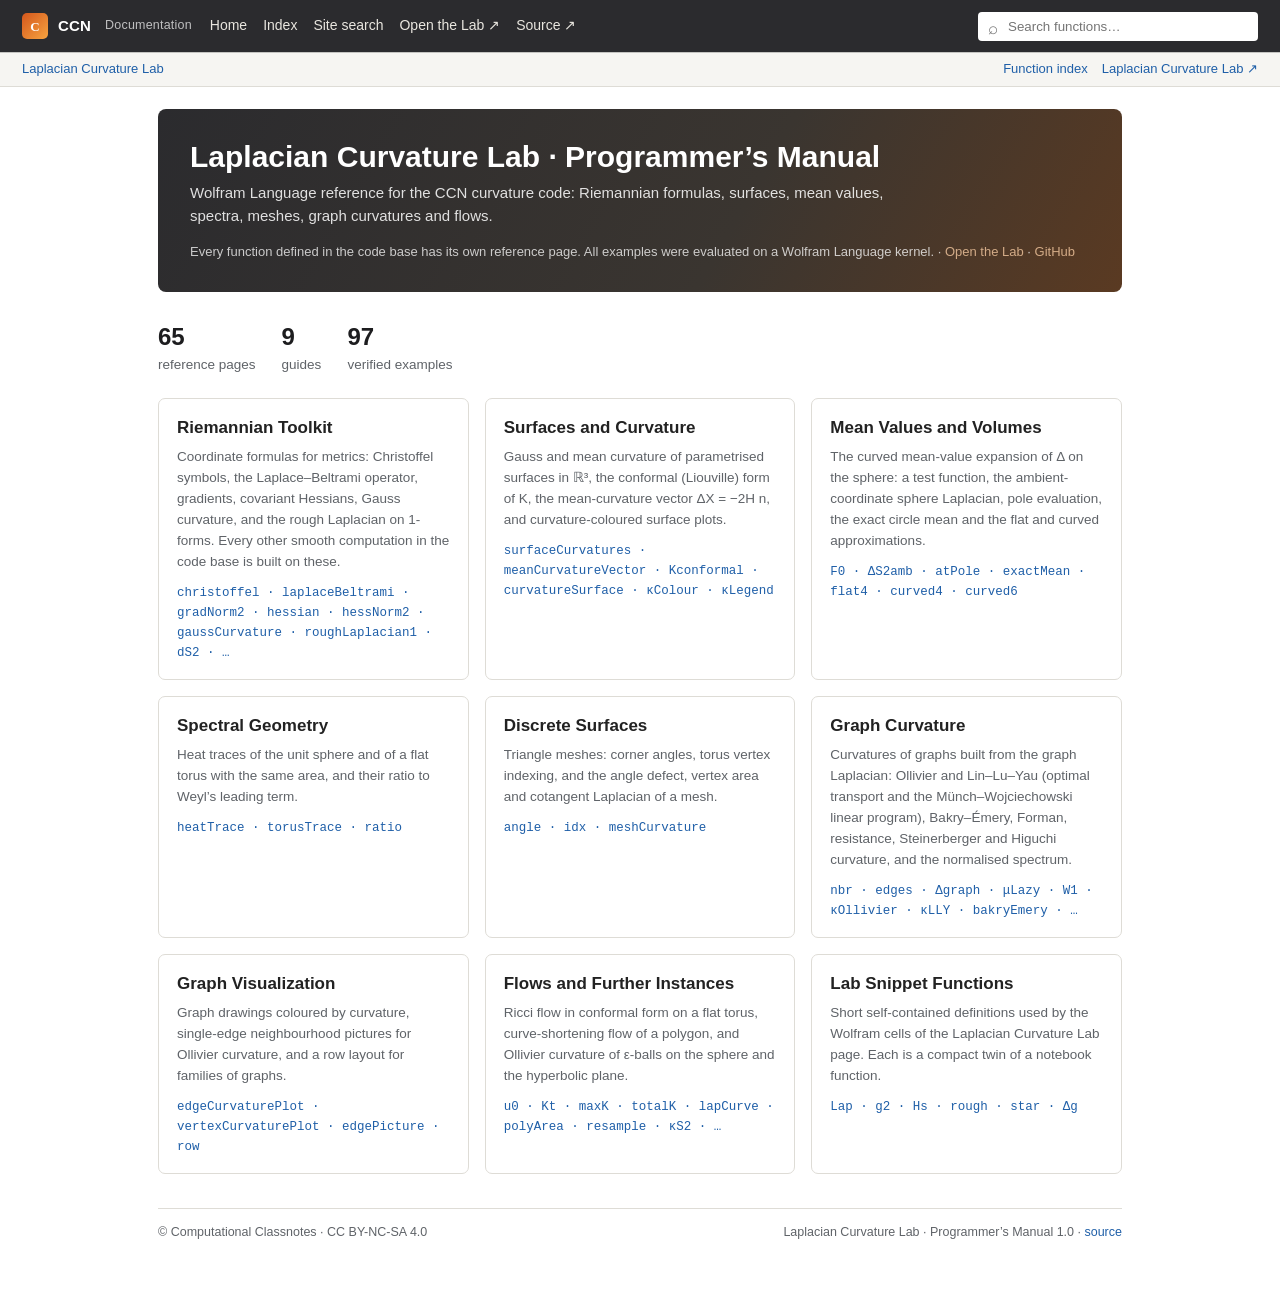
==== commit 4fdb2a20: "Site search: one search over every write-up, both manuals and both Labs; linked from every page" ====
--- a/manual.html
+++ b/manual.html
@@ -96,7 +96,7 @@
 .idx .cols a small{font-family:"Source Sans 3",Arial;color:var(--muted);font-size:12px;margin-left:6px}
 .stats{display:flex;gap:26px;margin:0 0 22px;color:var(--muted);font-size:13.5px}
 .stats b{display:block;font-size:24px;color:var(--ink)}
-/* CCN: always-visible scrollbars (macOS/iPadOS hide overlay scrollbars) + tab-strip arrows */::-webkit-scrollbar{width:11px;height:11px}::-webkit-scrollbar-track{background:rgba(127,127,127,.12);border-radius:8px}::-webkit-scrollbar-thumb{background:rgba(127,127,127,.55);border-radius:8px;border:2px solid transparent;background-clip:padding-box}::-webkit-scrollbar-thumb:hover{background:rgba(212,86,28,.75);background-clip:padding-box}*{scrollbar-width:auto;scrollbar-color:rgba(127,127,127,.6) rgba(127,127,127,.12)}.hs-wrap{position:relative;display:flex;align-items:stretch;min-width:0}.hs-wrap>.hs-strip{flex:1 1 auto;min-width:0}.hs-btn{flex:none;width:30px;border:1px solid rgba(127,127,127,.35);background:inherit;color:inherit;font:600 18px/1 system-ui,sans-serif;cursor:pointer;border-radius:6px;margin:2px 3px 10px;opacity:.85}.hs-btn:hover{opacity:1;border-color:#d4561c;color:#d4561c}.hs-btn[disabled]{opacity:.25;cursor:default}.hs-wrap:not(.hs-over)>.hs-btn{display:none}.hs-wrap:not(.hs-over){display:contents}.hs-bar{position:relative;height:12px;margin:3px 0 6px;border-radius:6px;background:rgba(127,127,127,.16);cursor:pointer;user-select:none;-webkit-user-select:none;touch-action:none}.hs-bar[hidden]{display:none!important}.hs-thumb{position:absolute;top:2px;bottom:2px;left:0;min-width:28px;border-radius:5px;background:rgba(127,127,127,.6);cursor:grab}.hs-thumb:hover,.hs-bar.drag .hs-thumb{background:#d4561c}.hs-bar.drag .hs-thumb{cursor:grabbing}.hs-nonative{scrollbar-width:none}.hs-nonative::-webkit-scrollbar{height:0;display:none}
+/* CCN: always-visible scrollbars (macOS/iPadOS hide overlay scrollbars) + tab-strip arrows */::-webkit-scrollbar{width:11px;height:11px}::-webkit-scrollbar-track{background:rgba(127,127,127,.12);border-radius:8px}::-webkit-scrollbar-thumb{background:rgba(127,127,127,.55);border-radius:8px;border:2px solid transparent;background-clip:padding-box}::-webkit-scrollbar-thumb:hover{background:rgba(212,86,28,.75);background-clip:padding-box}*{scrollbar-width:auto;scrollbar-color:rgba(127,127,127,.6) rgba(127,127,127,.12)}.hs-wrap{position:relative;display:flex;align-items:stretch;min-width:0}.hs-wrap>.hs-strip{flex:1 1 auto;min-width:0}.hs-btn{flex:none;width:30px;border:1px solid rgba(127,127,127,.35);background:inherit;color:inherit;font:600 18px/1 system-ui,sans-serif;cursor:pointer;border-radius:6px;margin:2px 3px 10px;opacity:.85}.hs-btn:hover{opacity:1;border-color:#d4561c;color:#d4561c}.hs-btn[disabled]{opacity:.25;cursor:default}.hs-wrap:not(.hs-over)>.hs-btn{display:none}.hs-wrap:not(.hs-over){display:contents}.hs-bar{position:relative;height:14px;margin:4px 0 8px;border-radius:7px;background:rgba(127,127,127,.18);box-shadow:inset 0 0 0 1px rgba(127,127,127,.35);cursor:pointer;user-select:none;-webkit-user-select:none;touch-action:none}.hs-bar[hidden]{display:none!important}.hs-thumb{position:absolute;top:2px;bottom:2px;left:0;min-width:36px;border-radius:5px;background:#fa8f2b;cursor:grab}.hs-thumb:hover,.hs-bar.drag .hs-thumb{background:#d4701a}.hs-bar.drag .hs-thumb{cursor:grabbing}.hs-nonative{scrollbar-width:none}.hs-nonative::-webkit-scrollbar{height:0;display:none}.hs-box{min-width:0;max-width:100%}.hs-bar.hs-top{margin:0 0 6px}
 @media (max-width:720px){header.top input{width:150px}header.top nav{display:none}.usage .row,.glist .r{grid-template-columns:1fr;gap:4px}.cell{grid-template-columns:1fr}.cell .lab{text-align:left;padding:0}#results{width:300px}h1.sym{font-size:28px}}
 @media print{header.top,.crumbs .right,.copy{display:none}details.sec,details.sub{display:block}}
 </style>
@@ -104,7 +104,7 @@
 <body>
 <header class="top">
   <a class="logo" href="#/"><span class="mark">C</span><span id="brandname"></span><small>Documentation</small></a>
-  <nav><a href="#/">Home</a><a href="#/index">Index</a><a id="lablink" target="_blank" rel="noopener">Open the Lab ↗</a><a id="repolink" target="_blank" rel="noopener">Source ↗</a></nav>
+  <nav><a href="#/">Home</a><a href="#/index">Index</a><a href="https://lossofgenerality.github.io/laplacian/search.html">Site search</a><a id="lablink" target="_blank" rel="noopener">Open the Lab ↗</a><a id="repolink" target="_blank" rel="noopener">Source ↗</a></nav>
   <div class="search"><input id="q" placeholder="Search functions…" autocomplete="off" spellcheck="false"><div id="results"></div></div>
 </header>
 <div class="crumbs" id="crumbs"></div>
@@ -230,7 +230,9 @@
     const b = document.createElement('div'), t = document.createElement('div');
     b.className = 'hs-bar'; t.className = 'hs-thumb'; b.appendChild(t); b.hidden = true;
     b.setAttribute('role', 'scrollbar'); b.setAttribute('aria-orientation', 'horizontal');
-    const anchor = el.closest('.hs-wrap') || el; anchor.after(b);
+    const strip = el.closest('.hs-wrap');
+    if (strip) strip.after(b);
+    else { const box = document.createElement('div'); box.className = 'hs-box'; el.before(box); box.appendChild(el); if (el.offsetHeight > 220) { box.insertBefore(b, el); b.classList.add('hs-top'); } else box.appendChild(b); }
     const upd = () => {
       const over = el.scrollWidth - el.clientWidth;
       if (over <= 2 || el.offsetParent === null) { b.hidden = true; el.classList.remove('hs-nonative'); return; }
@@ -257,7 +259,7 @@
   }
   function scan() {
     document.querySelectorAll('body *').forEach(el => {
-      if (el.classList.contains('hs-bar') || el.closest('.hs-bar')) return;
+      if (el.classList.contains('hs-bar') || el.closest('.hs-bar') || el.classList.contains('hs-box')) return;
       const ox = getComputedStyle(el).overflowX;
       if ((ox === 'auto' || ox === 'scroll') && el.tagName !== 'TEXTAREA' && el.tagName !== 'BODY' && el.tagName !== 'HTML') bar(el);
     });
@@ -268,26 +270,6 @@
   addEventListener('load', later); addEventListener('hashchange', later);
   new MutationObserver(later).observe(document.documentElement, { childList: true, subtree: true });
 })();
-
-// search
-const q = document.getElementById('q'), R = document.getElementById('results'); let sel = 0, hits = [];
-function search() {
-  const s = q.value.trim().toLowerCase(); if (!s) { R.style.display = 'none'; return; }
-  hits = NAMES.map(n => { const ln = n.toLowerCase(), sl = P[n].slug.toLowerCase(); let sc = ln === s || sl === s ? 0 : ln.startsWith(s) || sl.startsWith(s) ? 1 : ln.includes(s) || sl.includes(s) ? 2 : (P[n].usage.map(u => u[1]).join(' ') + ' ' + P[n].details.join(' ')).toLowerCase().includes(s) ? 3 : 9; return [sc, n]; })
-    .filter(x => x[0] < 9).sort((a, b) => a[0] - b[0] || a[1].length - b[1].length).slice(0, 14).map(x => x[1]);
-  sel = 0;
-  R.innerHTML = hits.length ? hits.map((n, i) => '<a href="#/ref/' + P[n].slug + '" class="' + (i === sel ? 'on' : '') + '"><b>' + esc(n) + '</b><span>' + esc(P[n].usage[0][1]) + '</span></a>').join('') : '<a><span>No matches</span></a>';
-  R.style.display = 'block';
-}
-q.addEventListener('input', search);
-q.addEventListener('keydown', e => {
-  if (e.key === 'ArrowDown' || e.key === 'ArrowUp') { e.preventDefault(); sel = (sel + (e.key === 'ArrowDown' ? 1 : -1) + hits.length) % hits.length; [...R.children].forEach((a, i) => a.classList.toggle('on', i === sel)); }
-  if (e.key === 'Enter' && hits[sel]) { location.hash = '#/ref/' + P[hits[sel]].slug; R.style.display = 'none'; q.blur(); }
-  if (e.key === 'Escape') { R.style.display = 'none'; q.blur(); }
-});
-R.addEventListener('click', () => { R.style.display = 'none'; q.value = ''; });
-document.addEventListener('click', e => { if (!e.target.closest('.search')) R.style.display = 'none'; });
-document.addEventListener('keydown', e => { if (e.key === '/' && document.activeElement !== q) { e.preventDefault(); q.focus(); } });
 </script>
 </body>
 </html>
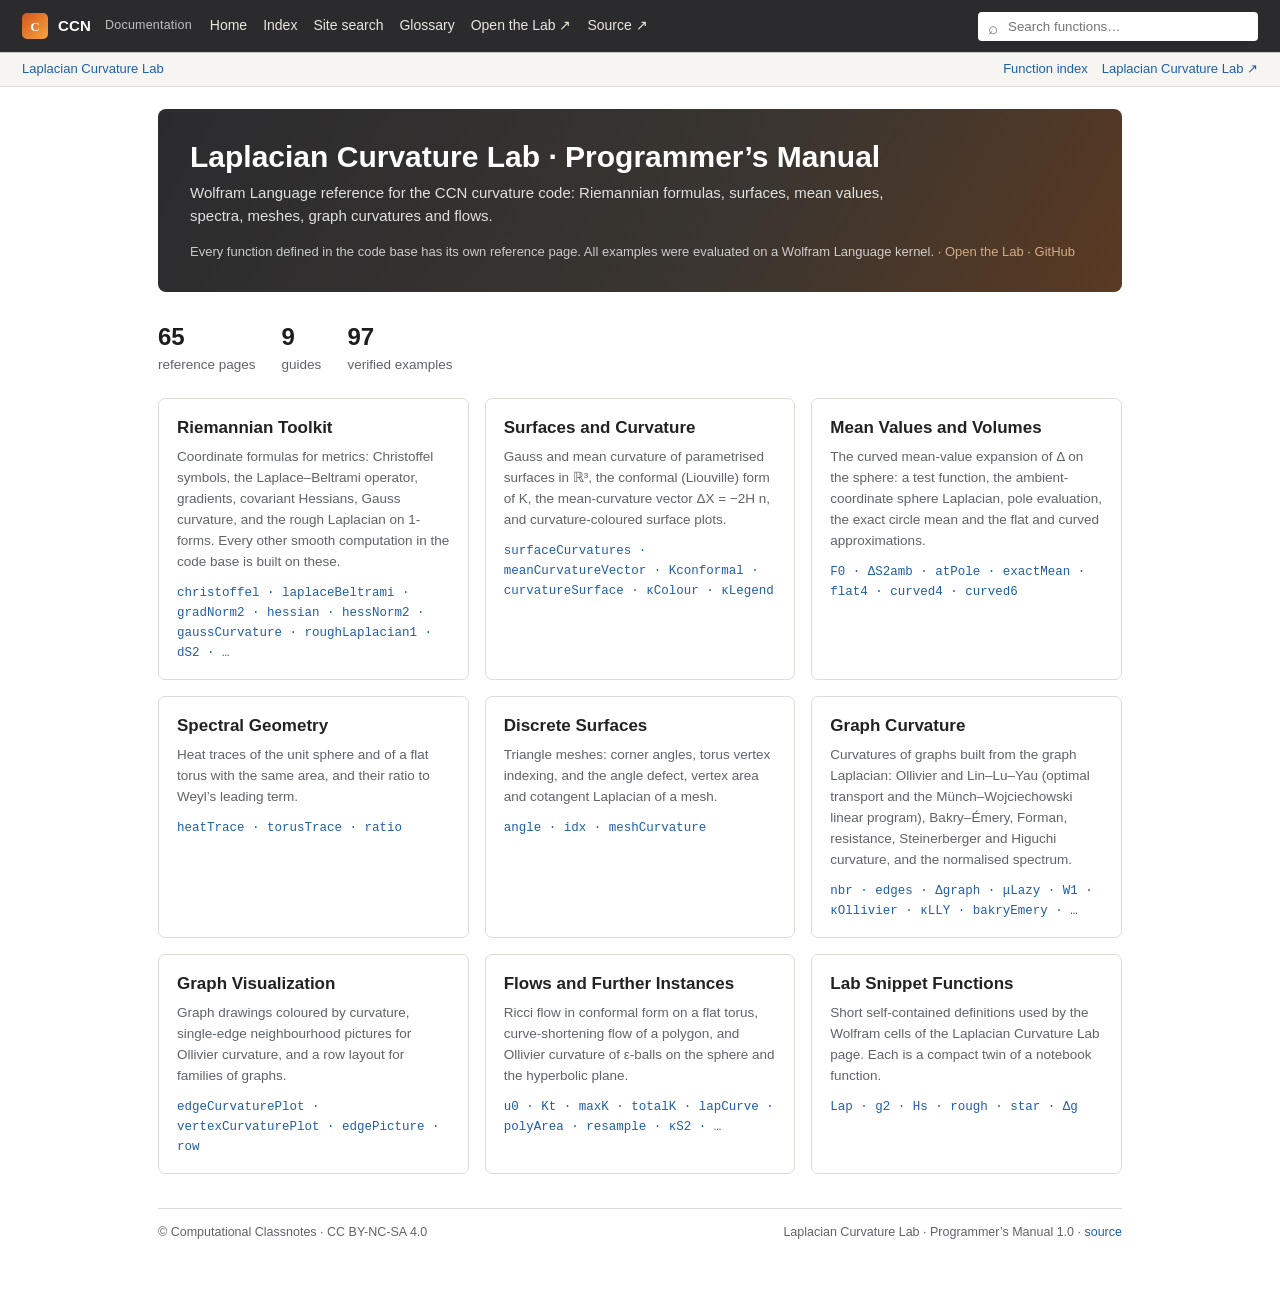
==== commit edccb686: "Glossary of 35 terms with definitions and links; in search and linked from every page; STYLE rule to" ====
--- a/manual.html
+++ b/manual.html
@@ -104,12 +104,12 @@
 <body>
 <header class="top">
   <a class="logo" href="#/"><span class="mark">C</span><span id="brandname"></span><small>Documentation</small></a>
-  <nav><a href="#/">Home</a><a href="#/index">Index</a><a href="https://lossofgenerality.github.io/laplacian/search.html">Site search</a><a id="lablink" target="_blank" rel="noopener">Open the Lab ↗</a><a id="repolink" target="_blank" rel="noopener">Source ↗</a></nav>
+  <nav><a href="#/">Home</a><a href="#/index">Index</a><a href="https://lossofgenerality.github.io/laplacian/search.html">Site search</a><a href="https://lossofgenerality.github.io/laplacian/docs/glossary.html">Glossary</a><a id="lablink" target="_blank" rel="noopener">Open the Lab ↗</a><a id="repolink" target="_blank" rel="noopener">Source ↗</a></nav>
   <div class="search"><input id="q" placeholder="Search functions…" autocomplete="off" spellcheck="false"><div id="results"></div></div>
 </header>
 <div class="crumbs" id="crumbs"></div>
 <main id="main"></main>
-<script id="data" type="application/json">{"title": "Laplacian Curvature Lab", "subtitle": "Wolfram Language reference for the CCN curvature code: Riemannian formulas, surfaces, mean values, spectra, meshes, graph curvatures and flows.", "repo": "https://github.com/lossofgenerality/laplacian", "site": "https://lossofgenerality.github.io/laplacian/", "lab": "https://lossofgenerality.github.io/laplacian/lab/Laplacian_Curvature_Lab.html", "intro": "", "labname": "Laplacian Curvature Lab", "guides": [{"id": "riemannian", "title": "Riemannian Toolkit", "desc": "Coordinate formulas for metrics: Christoffel symbols, the Laplace–Beltrami operator, gradients, covariant Hessians, Gauss curvature, and the rough Laplacian on 1-forms. Every other smooth computation in the code base is built on these.", "fns": ["christoffel", "laplaceBeltrami", "gradNorm2", "hessian", "hessNorm2", "gaussCurvature", "roughLaplacian1", "dS2", "star1"]}, {"id": "surfaces", "title": "Surfaces and Curvature", "desc": "Gauss and mean curvature of parametrised surfaces in ℝ³, the conformal (Liouville) form of K, the mean-curvature vector ΔX = −2H n, and curvature-coloured surface plots.", "fns": ["surfaceCurvatures", "meanCurvatureVector", "Kconformal", "curvatureSurface", "κColour", "κLegend"]}, {"id": "means", "title": "Mean Values and Volumes", "desc": "The curved mean-value expansion of Δ on the sphere: a test function, the ambient-coordinate sphere Laplacian, pole evaluation, the exact circle mean and the flat and curved approximations.", "fns": ["F0", "ΔS2amb", "atPole", "exactMean", "flat4", "curved4", "curved6"]}, {"id": "spectral", "title": "Spectral Geometry", "desc": "Heat traces of the unit sphere and of a flat torus with the same area, and their ratio to Weyl’s leading term.", "fns": ["heatTrace", "torusTrace", "ratio"]}, {"id": "mesh", "title": "Discrete Surfaces", "desc": "Triangle meshes: corner angles, torus vertex indexing, and the angle defect, vertex area and cotangent Laplacian of a mesh.", "fns": ["angle", "idx", "meshCurvature"]}, {"id": "graphs", "title": "Graph Curvature", "desc": "Curvatures of graphs built from the graph Laplacian: Ollivier and Lin–Lu–Yau (optimal transport and the Münch–Wojciechowski linear program), Bakry–Émery, Forman, resistance, Steinerberger and Higuchi curvature, and the normalised spectrum.", "fns": ["nbr", "edges", "Δgraph", "μLazy", "W1", "κOllivier", "κLLY", "bakryEmery", "forman", "formanAug", "resistance", "pNode", "steinerberger", "higuchiVertex", "higuchiTotal", "normLap", "spec", "Lpc"]}, {"id": "graphviz", "title": "Graph Visualization", "desc": "Graph drawings coloured by curvature, single-edge neighbourhood pictures for Ollivier curvature, and a row layout for families of graphs.", "fns": ["edgeCurvaturePlot", "vertexCurvaturePlot", "edgePicture", "row"]}, {"id": "flows", "title": "Flows and Further Instances", "desc": "Ricci flow in conformal form on a flat torus, curve-shortening flow of a polygon, and Ollivier curvature of ε-balls on the sphere and the hyperbolic plane.", "fns": ["u0", "Kt", "maxK", "totalK", "lapCurve", "polyArea", "resample", "κS2", "κH2"]}, {"id": "snippets", "title": "Lab Snippet Functions", "desc": "Short self-contained definitions used by the Wolfram cells of the Laplacian Curvature Lab page. Each is a compact twin of a notebook function.", "fns": ["Lap", "g2", "Hs", "rough", "star", "Δg"]}], "pages": {"christoffel": {"name": "christoffel", "slug": "christoffel", "guide": "riemannian", "defined": "Notebook §1", "kind": "Function", "usage": [["christoffel[g, 𝓍]", "gives the Christoffel symbols Γⁱⱼₖ of the metric matrix g in coordinates 𝓍, as a nested list indexed [[i, j, k]]."]], "details": ["Γⁱⱼₖ = ½ Σₗ gⁱˡ (∂ⱼ gₗₖ + ∂ₖ gₗⱼ − ∂ₗ gⱼₖ); the result is symmetric in j and k.", "g is an n×n symmetric matrix of expressions in the coordinate list 𝓍 of length n.", "The result is simplified with Simplify."], "examples": {"Basic Examples": [{"in": "gS2 = {{1, 0}, {0, Sin[θ]^2}}; 𝓍S2 = {θ, φ};\nchristoffel[gS2, 𝓍S2]", "out": "{{{0, 0}, {0, -(Cos[θ]*Sin[θ])}}, {{0, Cot[θ]}, {Cot[θ], 0}}}"}], "Scope": [{"in": "christoffel[{{1, 0}, {0, r^2}}, {r, ϑ}]", "out": "{{{0, 0}, {0, -r}}, {{0, r^(-1)}, {r^(-1), 0}}}"}], "Properties & Relations": [{"in": "With[{Γ = christoffel[gS2, 𝓍S2]}, Table[Γ[[i, j, k]] - Γ[[i, k, j]], {i, 2}, {j, 2}, {k, 2}]]", "out": "{{{0, 0}, {0, 0}}, {{0, 0}, {0, 0}}}"}]}, "see": ["hessian", "gaussCurvature", "laplaceBeltrami", "roughLaplacian1"], "source": "christoffel[g_, 𝓍_] := Module[{gi = Inverse[g], n = Length[𝓍]},\n  Table[1/2 Sum[gi[[i, l]] (D[g[[l, j]], 𝓍[[k]]] + D[g[[l, k]], 𝓍[[j]]] - D[g[[j, k]], 𝓍[[l]]]), {l, n}],\n   {i, n}, {j, n}, {k, n}] // Simplify];", "hand": ["On the unit sphere g = diag(1, sin²θ), so the only non-constant entry is g_{φφ} = sin²θ, with ∂_{θ} g_{φφ} = 2 sin θ cos θ.", "Γ^θ_{φφ} = ½ g^{θθ}(−∂_{θ} g_{φφ}) = −sin θ cos θ.", "Γ^φ_{θφ} = Γ^φ_{φθ} = ½ g^{φφ} ∂_{θ} g_{φφ} = ½ · (1/sin²θ) · 2 sin θ cos θ = cot θ.", "Every other symbol contains a derivative of a constant entry, so it is 0.", "Result: Γ^θ = {{0, 0}, {0, −sin θ cos θ}} and Γ^φ = {{0, cot θ}, {cot θ, 0}} — Out[1]."]}, "laplaceBeltrami": {"name": "laplaceBeltrami", "slug": "laplaceBeltrami", "guide": "riemannian", "defined": "Notebook §1", "kind": "Function", "usage": [["laplaceBeltrami[g, 𝓍][u]", "gives the Laplace–Beltrami operator Δu = (1/√det g) Σ ∂ᵢ(√det g gⁱʲ ∂ⱼu) of u for the metric g in coordinates 𝓍."]], "details": ["laplaceBeltrami[g, 𝓍] is an operator: apply it to an expression, or map it over a list.", "The sign convention is the analyst’s: Δ = div grad, so Δ ≤ 0 on a closed manifold.", "The result is not simplified; wrap it in Simplify when needed."], "examples": {"Basic Examples": [{"in": "gS2 = {{1, 0}, {0, Sin[θ]^2}}; 𝓍S2 = {θ, φ};\nSimplify[laplaceBeltrami[gS2, 𝓍S2][Cos[θ]]]", "out": "-2*Cos[θ]"}], "Scope": [{"in": "Simplify[laplaceBeltrami[{{1, 0}, {0, 1}}, {x, y}][x^2 y]]", "out": "2*y"}, {"in": "gS2 = {{1, 0}, {0, Sin[θ]^2}}; 𝓍S2 = {θ, φ};\nSimplify[laplaceBeltrami[gS2, 𝓍S2][θ]]", "out": "Cot[θ]"}], "Properties & Relations": [{"in": "Simplify[laplaceBeltrami[{{1, 0}, {0, 1}}, {x, y}][F[x, y]] == Laplacian[F[x, y], {x, y}]]", "out": "True"}]}, "see": ["gradNorm2", "hessian", "meanCurvatureVector", "Lap"], "source": "laplaceBeltrami[g_, 𝓍_][u_] := Module[{gi = Inverse[g], s = Sqrt[Det[g]], n = Length[𝓍]},\n  1/s Sum[D[s gi[[i, j]] D[u, 𝓍[[j]]], 𝓍[[i]]], {i, n}, {j, n}]];", "hand": ["On the unit sphere √det g = sin θ and g^{θθ} = 1, g^{φφ} = 1/sin²θ, so Δu = (1/sin θ) ∂_{θ}(sin θ ∂_{θ}u) + (1/sin²θ) ∂²_{φ}u.", "For u = cos θ: ∂_{θ}u = −sin θ, so sin θ ∂_{θ}u = −sin²θ.", "∂_{θ}(−sin²θ) = −2 sin θ cos θ; divide by sin θ: −2 cos θ. The φ-term is 0.", "Δ cos θ = −2 cos θ: cos θ is a degree-1 spherical harmonic, eigenvalue −l(l + 1) = −2 — Out[1]."]}, "gradNorm2": {"name": "gradNorm2", "slug": "gradNorm2", "guide": "riemannian", "defined": "Notebook §1", "kind": "Function", "usage": [["gradNorm2[g, 𝓍][u]", "gives |∇u|² = Σ gⁱʲ ∂ᵢu ∂ⱼu for the metric g in coordinates 𝓍."]], "details": ["Used in the Bochner formula ½Δ|∇f|² = |Hess f|² + ⟨∇f, ∇Δf⟩ + Ric(∇f, ∇f)."], "examples": {"Basic Examples": [{"in": "gS2 = {{1, 0}, {0, Sin[θ]^2}}; 𝓍S2 = {θ, φ};\ngradNorm2[gS2, 𝓍S2][Sin[θ] Cos[φ]]", "out": "Cos[θ]^2*Cos[φ]^2 + Sin[φ]^2"}]}, "see": ["hessNorm2", "laplaceBeltrami", "g2"], "source": "gradNorm2[g_, 𝓍_][u_] := With[{gi = Inverse[g]}, Sum[gi[[i, j]] D[u, 𝓍[[i]]] D[u, 𝓍[[j]]], {i, Length[𝓍]}, {j, Length[𝓍]}]];", "hand": ["|∇u|² = (∂_{θ}u)² + (∂_{φ}u)²/sin²θ on the unit sphere.", "For u = sin θ cos φ: ∂_{θ}u = cos θ cos φ and ∂_{φ}u = −sin θ sin φ.", "|∇u|² = cos²θ cos²φ + sin²θ sin²φ/sin²θ = cos²θ cos²φ + sin²φ — Out[1]."]}, "hessian": {"name": "hessian", "slug": "hessian", "guide": "riemannian", "defined": "Notebook §1", "kind": "Function", "usage": [["hessian[g, 𝓍][u]", "gives the covariant Hessian ∇ᵢ∇ⱼu = ∂ᵢ∂ⱼu − Σ Γᵏᵢⱼ ∂ₖu as a matrix."]], "details": ["The trace with the inverse metric, Tr[g⁻¹·hessian], is the Laplace–Beltrami operator."], "examples": {"Basic Examples": [{"in": "gS2 = {{1, 0}, {0, Sin[θ]^2}}; 𝓍S2 = {θ, φ};\nSimplify[hessian[gS2, 𝓍S2][Cos[θ]]]", "out": "{{-Cos[θ], 0}, {0, -(Cos[θ]*Sin[θ]^2)}}"}], "Properties & Relations": [{"in": "gS2 = {{1, 0}, {0, Sin[θ]^2}}; 𝓍S2 = {θ, φ};\nSimplify[Tr[Inverse[gS2] . hessian[gS2, 𝓍S2][F[θ, φ]]] - laplaceBeltrami[gS2, 𝓍S2][F[θ, φ]]]", "out": "0"}]}, "see": ["christoffel", "hessNorm2", "laplaceBeltrami", "Hs"], "source": "hessian[g_, 𝓍_][u_] := With[{Γ = christoffel[g, 𝓍], n = Length[𝓍]},\n  Table[D[u, 𝓍[[i]], 𝓍[[j]]] - Sum[Γ[[k, i, j]] D[u, 𝓍[[k]]], {k, n}], {i, n}, {j, n}]];", "hand": ["∇_{i}∇_{j}u = ∂_{i}∂_{j}u − Γ^k_{ij} ∂_{k}u, with the sphere’s symbols from christoffel.", "u = cos θ: ∂_{θ}u = −sin θ, ∂_{φ}u = 0, ∂²_{θ}u = −cos θ.", "H_{θθ} = −cos θ (Γ^k_{θθ} = 0). H_{θφ} = −Γ^φ_{θφ} ∂_{φ}u = 0.", "H_{φφ} = 0 − Γ^θ_{φφ} ∂_{θ}u = −(−sin θ cos θ)(−sin θ) = −sin²θ cos θ.", "Hess cos θ = {{−cos θ, 0}, {0, −cos θ sin²θ}} — Out[1]; its trace with g⁻¹ is −2 cos θ = Δ cos θ."]}, "hessNorm2": {"name": "hessNorm2", "slug": "hessNorm2", "guide": "riemannian", "defined": "Notebook §1", "kind": "Function", "usage": [["hessNorm2[g, 𝓍][u]", "gives |Hess u|² = Tr[g⁻¹ H g⁻¹ H] with H the covariant Hessian of u."]], "details": ["The squared Hessian term of the Bochner formula."], "examples": {"Basic Examples": [{"in": "gS2 = {{1, 0}, {0, Sin[θ]^2}}; 𝓍S2 = {θ, φ};\nSimplify[hessNorm2[gS2, 𝓍S2][Cos[θ]]]", "out": "2*Cos[θ]^2"}]}, "see": ["hessian", "gradNorm2"], "source": "hessNorm2[g_, 𝓍_][u_] := With[{gi = Inverse[g], H = hessian[g, 𝓍][u]}, Tr[gi . H . gi . H]];", "hand": ["With H from hessian, |H|² = Tr[g⁻¹ H g⁻¹ H] = (H_{θθ})² + (H_{φφ})²/sin⁴θ.", "= cos²θ + (cos θ sin²θ)²/sin⁴θ = cos²θ + cos²θ.", "|Hess cos θ|² = 2 cos²θ — Out[1]."]}, "gaussCurvature": {"name": "gaussCurvature", "slug": "gaussCurvature", "guide": "riemannian", "defined": "Notebook §1", "kind": "Function", "usage": [["gaussCurvature[g, 𝓍]", "gives the Gauss curvature of a two-dimensional metric g in coordinates 𝓍, from the Riemann tensor: K = R₁₂₁₂ / det g."]], "details": ["g must be 2×2. For embedded surfaces see surfaceCurvatures; for conformal metrics see Kconformal."], "examples": {"Basic Examples": [{"in": "gS2 = {{1, 0}, {0, Sin[θ]^2}}; 𝓍S2 = {θ, φ};\ngaussCurvature[gS2, 𝓍S2]", "out": "1"}], "Scope": [{"in": "gaussCurvature[{{1, 0}, {0, Sinh[r]^2}}, {r, φ}]", "out": "-1"}, {"in": "gaussCurvature[{{(2 + Cos[v])^2, 0}, {0, 1}}, {u, v}]", "out": "Cos[v]/(2 + Cos[v])"}], "Properties & Relations": [{"in": "Simplify[Kconformal[w[x, y]] - gaussCurvature[Exp[2 w[x, y]] IdentityMatrix[2], {x, y}]]", "out": "0"}]}, "see": ["Kconformal", "surfaceCurvatures", "christoffel"], "source": "gaussCurvature[g_, 𝓍_] := Module[{Γ = christoffel[g, 𝓍], R},\n  R[i_, j_, k_, l_] := D[Γ[[i, j, l]], 𝓍[[k]]] - D[Γ[[i, j, k]], 𝓍[[l]]] +\n     Sum[Γ[[i, k, m]] Γ[[m, j, l]] - Γ[[i, l, m]] Γ[[m, j, k]], {m, 2}];\n  Simplify[Sum[g[[1, i]] R[i, 2, 1, 2], {i, 2}]/Det[g]]];", "hand": ["For a metric dθ² + G(θ) dφ², the Gauss curvature is K = −(√G)″/√G.", "Sphere: √G = sin θ, (sin θ)″ = −sin θ, so K = 1 — Out[1].", "Hyperbolic plane: √G = sinh r, (sinh r)″ = sinh r, so K = −1 — Out[2].", "Torus (coordinates u, v; the roles swap): g = (2 + cos v)² du² + dv², √E = 2 + cos v, K = −(√E)_{vv}/√E = cos v/(2 + cos v) — Out[3]."]}, "roughLaplacian1": {"name": "roughLaplacian1", "slug": "roughLaplacian1", "guide": "riemannian", "defined": "Notebook §10.1", "kind": "Function", "usage": [["roughLaplacian1[g, 𝓍][ω]", "gives the rough (connection) Laplacian ∇*∇ω = −gʲᵏ ∇ₖ∇ⱼ ω of the 1-form ω, given as its list of components."]], "details": ["Second covariant derivatives are built from christoffel.", "With the Hodge Laplacian it verifies the Weitzenböck identity Δ_{Hodge} = ∇*∇ + Ric."], "examples": {"Basic Examples": [{"in": "gS2 = {{1, 0}, {0, Sin[θ]^2}}; 𝓍S2 = {θ, φ};\nSimplify[roughLaplacian1[gS2, 𝓍S2][{0, Sin[θ]^2}]]", "out": "{0, Sin[θ]^2}"}], "Properties & Relations": [{"in": "gS2 = {{1, 0}, {0, Sin[θ]^2}}; 𝓍S2 = {θ, φ};\nWith[{ΔS2 = laplaceBeltrami[gS2, 𝓍S2]}, Simplify[dS2[-ΔS2[F[θ, φ]]] + star1[dS2[-ΔS2[H[θ, φ]]]] - (roughLaplacian1[gS2, 𝓍S2][dS2[F[θ, φ]] + star1[dS2[H[θ, φ]]]] + dS2[F[θ, φ]] + star1[dS2[H[θ, φ]]])]]", "out": "{0, 0}"}]}, "see": ["dS2", "star1", "christoffel", "rough"], "source": "roughLaplacian1[g_, 𝓍_][ω_] := Module[{Γ = christoffel[g, 𝓍], gi = Inverse[g], n = Length[𝓍], T, TT},\n  T = Table[D[ω[[i]], 𝓍[[j]]] - Sum[Γ[[k, i, j]] ω[[k]], {k, n}], {i, n}, {j, n}];\n  TT = Table[D[T[[i, j]], 𝓍[[k]]] - Sum[Γ[[m, k, i]] T[[m, j]] + Γ[[m, k, j]] T[[i, m]], {m, n}], {i, n}, {j, n}, {k, n}];\n  Table[-Sum[gi[[j, k]] TT[[i, j, k]], {j, n}, {k, n}], {i, n}]];", "hand": ["ω = sin²θ dφ is ⋆d(−cos θ): d(−cos θ) = sin θ dθ and ⋆dθ = sin θ dφ.", "−cos θ is an l = 1 harmonic, so the Hodge Laplacian (positive convention) gives Δ_{H}ω = l(l + 1) ω = 2ω.", "Weitzenböck on S² (Ric = 1): Δ_{H}ω = ∇*∇ω + ω, so ∇*∇ω = 2ω − ω = ω.", "∇*∇ (sin²θ dφ) = sin²θ dφ, i.e. {0, sin²θ} — Out[1]."]}, "dS2": {"name": "dS2", "slug": "dS2", "guide": "riemannian", "defined": "Notebook §10.1", "kind": "Function", "usage": [["dS2[h]", "gives the differential dh of a function h(θ, φ) on S² as its covector {∂θh, ∂φh}."]], "details": ["Defined for the coordinates θ, φ of the unit sphere."], "examples": {"Basic Examples": [{"in": "dS2[Sin[θ] Cos[φ]]", "out": "{Cos[θ]*Cos[φ], -(Sin[θ]*Sin[φ])}"}]}, "see": ["star1", "roughLaplacian1"], "source": "dS2[h_] := {D[h, θ], D[h, φ]};", "hand": ["dh = ∂_{θ}h dθ + ∂_{φ}h dφ.", "h = sin θ cos φ: ∂_{θ}h = cos θ cos φ, ∂_{φ}h = −sin θ sin φ.", "dh = {cos θ cos φ, −sin θ sin φ} — Out[1]."]}, "star1": {"name": "star1", "slug": "star1", "guide": "riemannian", "defined": "Notebook §10.1", "kind": "Function", "usage": [["star1[{a, b}]", "gives the Hodge star of the 1-form a dθ + b dφ on the unit sphere: {−b/sin θ, a sin θ}."]], "details": ["Every 1-form on S² is df + ⋆dh, because S² has no harmonic 1-forms.", "Applying star1 twice gives −1, as for any 1-form in two dimensions."], "examples": {"Basic Examples": [{"in": "star1[{1, 0}]", "out": "{0, Sin[θ]}"}], "Properties & Relations": [{"in": "Simplify[star1[star1[{a, b}]]]", "out": "{-a, -b}"}]}, "see": ["dS2", "roughLaplacian1", "star"], "source": "star1[{a_, b_}] := {-b/Sin[θ], a Sin[θ]};", "hand": ["The area form of the unit sphere is sin θ dθ ∧ dφ, and ⋆ rotates a covector by 90° in the metric.", "⋆dθ = sin θ dφ and ⋆dφ = −dθ/sin θ, so ⋆(a dθ + b dφ) = −(b/sin θ) dθ + a sin θ dφ.", "a = 1, b = 0 gives {0, sin θ} — Out[1]; applying ⋆ again gives {−1, 0} = −dθ, so ⋆⋆ = −1."]}, "surfaceCurvatures": {"name": "surfaceCurvatures", "slug": "surfaceCurvatures", "guide": "surfaces", "defined": "Notebook §1.1", "kind": "Function", "usage": [["surfaceCurvatures[pos, 𝓍]", "gives an Association with the Gauss curvature \"K\", mean curvature \"H\" and area element \"dA\" of the surface pos(u, v) ⊂ ℝ³ in parameters 𝓍."]], "details": ["Uses the first fundamental form E, F, G and the second L, M, N: K = (LN − M²)/(EG − F²), H = (EN − 2FM + GL)/(2(EG − F²)).", "The sign of H follows the normal Xᵤ × Xᵥ; the sign of K does not depend on it."], "examples": {"Basic Examples": [{"in": "torusPos = {(2 + Cos[v]) Cos[u], (2 + Cos[v]) Sin[u], Sin[v]};\nsurfaceCurvatures[torusPos, {u, v}]", "out": "<|\"K\" -> Cos[v]/(2 + Cos[v]), \"H\" -> -((1 + Cos[v])/Sqrt[(2 + Cos[v])^2]), \"dA\" -> Sqrt[(2 + Cos[v])^2]|>"}], "Scope": [{"in": "surfaceCurvatures[{Sech[v] Cos[u], Sech[v] Sin[u], v - Tanh[v]}, {u, v}][\"K\"]", "out": "-1"}, {"in": "surfaceCurvatures[{u, v, u^2 - v^2}, {u, v}][\"K\"]", "out": "-4/(1 + 4*u^2 + 4*v^2)^2"}], "Properties & Relations": [{"in": "torusPos = {(2 + Cos[v]) Cos[u], (2 + Cos[v]) Sin[u], Sin[v]};\nWith[{t = surfaceCurvatures[torusPos, {u, v}]}, Integrate[Simplify[t[\"K\"] t[\"dA\"], 0 < v < 2 π], {u, 0, 2 π}, {v, 0, 2 π}]]", "out": "0"}]}, "see": ["meanCurvatureVector", "gaussCurvature", "curvatureSurface"], "source": "surfaceCurvatures[pos_, 𝓍_] := Module[{Xu, Xv, nn, E1, F1, G1, L1, M1, N1},\n  Xu = D[pos, 𝓍[[1]]]; Xv = D[pos, 𝓍[[2]]];\n  nn = Cross[Xu, Xv]/Sqrt[Cross[Xu, Xv] . Cross[Xu, Xv]];\n  {E1, F1, G1} = {Xu . Xu, Xu . Xv, Xv . Xv};\n  {L1, M1, N1} = {D[pos, 𝓍[[1]], 𝓍[[1]]] . nn, D[pos, 𝓍[[1]], 𝓍[[2]]] . nn, D[pos, 𝓍[[2]], 𝓍[[2]]] . nn};\n  <|\"K\" -> Simplify[(L1 N1 - M1^2)/(E1 G1 - F1^2)],\n    \"H\" -> Simplify[(E1 N1 - 2 F1 M1 + G1 L1)/(2 (E1 G1 - F1^2))],\n    \"dA\" -> Simplify[Sqrt[E1 G1 - F1^2]]|>];", "hand": ["Torus X = ((2 + cos v) cos u, (2 + cos v) sin u, sin v): X_{u} has length 2 + cos v, X_{v} length 1, X_{u}·X_{v} = 0, so E = (2 + cos v)², F = 0, G = 1 and dA = 2 + cos v.", "With n = X_{u} × X_{v}/|…|, the second form is L = −cos v (2 + cos v), M = 0, N = −1.", "K = (LN − M²)/(EG − F²) = cos v (2 + cos v)/(2 + cos v)² = cos v/(2 + cos v).", "H = (EN + GL)/(2EG) = −((2 + cos v)² + cos v (2 + cos v))/(2(2 + cos v)²) = −(1 + cos v)/(2 + cos v) — Out[1] (the sign follows n)."]}, "meanCurvatureVector": {"name": "meanCurvatureVector", "slug": "meanCurvatureVector", "guide": "surfaces", "defined": "Notebook §3", "kind": "Function", "usage": [["meanCurvatureVector[pos, 𝓍]", "gives the mean curvature \"H\" from ΔX = −2H n and the \"tangential part\" of ΔX, which is zero."], ["meanCurvatureVector[pos, 𝓍, assum]", "simplifies under the extra assumptions assum."]], "details": ["ΔX is the Laplace–Beltrami operator of the induced metric applied to each coordinate of pos.", "A surface is minimal exactly when its coordinate functions are harmonic."], "examples": {"Basic Examples": [{"in": "meanCurvatureVector[{Cosh[v] Cos[u], Cosh[v] Sin[u], v}, {u, v}]", "out": "<|\"H\" -> 0, \"tangential part\" -> {0, 0}|>"}], "Scope": [{"in": "meanCurvatureVector[3 {Sin[θ] Cos[φ], Sin[θ] Sin[φ], Cos[θ]}, {θ, φ}, 0 < θ < π]", "out": "<|\"H\" -> 1/3, \"tangential part\" -> {0, 0}|>"}, {"in": "meanCurvatureVector[{(2 + Cos[v]) Cos[u], (2 + Cos[v]) Sin[u], Sin[v]}, {u, v}]", "out": "<|\"H\" -> (2*Cos[v/2]^2)/(2 + Cos[v]), \"tangential part\" -> {0, 0}|>"}]}, "see": ["surfaceCurvatures", "laplaceBeltrami"], "source": "meanCurvatureVector[pos_, 𝓍_, assum_ : True] := Module[{g, n, ΔX},\n  g = Simplify[Table[D[pos, 𝓍[[i]]] . D[pos, 𝓍[[j]]], {i, 2}, {j, 2}]];\n  ΔX = Simplify[laplaceBeltrami[g, 𝓍] /@ pos];\n  n = Simplify[Normalize[Cross[D[pos, 𝓍[[1]]], D[pos, 𝓍[[2]]]]], 𝓍 ∈ Reals && assum];\n  <|\"H\" -> Simplify[-ΔX . n/2, 𝓍 ∈ Reals && assum],\n    \"tangential part\" -> Simplify[{ΔX . D[pos, 𝓍[[1]]], ΔX . D[pos, 𝓍[[2]]]}]|>];", "hand": ["Catenoid X = (cosh v cos u, cosh v sin u, v): E = G = cosh²v, F = 0, a conformal metric.", "So ΔX = (X_{uu} + X_{vv})/cosh²v.", "X_{uu} = (−cosh v cos u, −cosh v sin u, 0) and X_{vv} = (cosh v cos u, cosh v sin u, 0): they cancel.", "ΔX = 0, hence H = 0: the catenoid is minimal — Out[1]."]}, "Kconformal": {"name": "Kconformal", "slug": "Kconformal", "guide": "surfaces", "defined": "Notebook §2", "kind": "Function", "usage": [["Kconformal[u]", "gives the Gauss curvature K = −e^{−2u} Δ₀u of the conformal metric e^{2u}(dx² + dy²), with u an expression in x and y."]], "details": ["Δ₀ is the flat Laplacian in x, y. For constant K this is Liouville’s equation.", "The same identity makes 2-D Ricci flow the heat equation ∂u/∂t = e^{−2u}Δ₀u = −K."], "examples": {"Basic Examples": [{"in": "Kconformal[Log[2/(1 + x^2 + y^2)]]", "out": "1"}], "Scope": [{"in": "Kconformal[Log[1/y]]", "out": "-1"}, {"in": "Kconformal[Log[2/(1 - x^2 - y^2)]]", "out": "-1"}]}, "see": ["gaussCurvature", "Kt"], "source": "Kconformal[u_] := Simplify[-Exp[-2 u] (D[u, {x, 2}] + D[u, {y, 2}])];", "hand": ["u = log 2 − log(1 + r²) with r² = x² + y².", "Δ₀ log(1 + r²) = 4/(1 + r²)², so Δ₀u = −4/(1 + r²)².", "e^{−2u} = (1 + r²)²/4.", "K = −e^{−2u} Δ₀u = 1: the stereographic metric is the round sphere — Out[1]."]}, "curvatureSurface": {"name": "curvatureSurface", "slug": "curvatureSurface", "guide": "surfaces", "defined": "Notebook §1.1", "kind": "Function", "usage": [["curvatureSurface[pos, {u, u0, u1}, {v, v0, v1}, κ, s, label]", "plots the surface pos coloured by the curvature expression κ on the scale ±s, titled label."], ["curvatureSurface[…, opts]", "passes options opts to ParametricPlot3D."]], "details": ["Colours come from κColour: blue negative, near-white zero, CCN orange positive.", "κ is an expression in the same parameters u, v as pos."], "examples": {"Basic Examples": [{"in": "torusPos = {(2 + Cos[v]) Cos[u], (2 + Cos[v]) Sin[u], Sin[v]};\ncurvatureSurface[torusPos, {u, 0, 2 π}, {v, 0, 2 π}, Cos[v]/(2 + Cos[v]), 1, \"Torus: K\"]", "img": "[data-uri]"}]}, "see": ["κColour", "κLegend", "surfaceCurvatures"], "source": "curvatureSurface[pos_, {u_, u0_, u1_}, {v_, v0_, v1_}, κ_, s_, label_, opts___] :=\n  ParametricPlot3D[pos, {u, u0, u1}, {v, v0, v1},\n   ColorFunction -> Function[{x, y, z, uu, vv}, κColour[κ /. {u -> uu, v -> vv}, s]], ColorFunctionScaling -> False,\n   Mesh -> 12, MeshStyle -> GrayLevel[0.5, 0.35], Lighting -> \"Neutral\", Boxed -> False, Axes -> False,\n   PlotPoints -> 40, PlotLabel -> Style[label, 11], opts];", "hand": ["The colour is κColour[K, 1] with K = cos v/(2 + cos v) from surfaceCurvatures.", "Outer equator v = 0: K = 1/3, light orange. Inner equator v = π: K = −1, full blue.", "Top and bottom circles v = ±π/2: K = 0, near-white — Out[1]."]}, "κColour": {"name": "κColour", "slug": "kappaColour", "guide": "surfaces", "defined": "Notebook §1.1", "kind": "Function", "usage": [["κColour[k, s]", "gives the curvature colour of the value k on the symmetric scale ±s."]], "details": ["Values are clipped to [−s, s]: −s is blue RGBColor[0.18, 0.36, 0.78], 0 is GrayLevel[0.96], +s is CCN orange RGBColor[0.98, 0.56, 0.17]."], "examples": {"Basic Examples": [{"in": "κColour[1, 1]", "out": "RGBColor[0.98, 0.56, 0.17]"}, {"in": "κColour[0, 1]", "out": "RGBColor[0.96, 0.96, 0.96]"}], "Possible Issues": [{"in": "κColour[5, 1] === κColour[1, 1]", "out": "True"}]}, "see": ["κLegend", "curvatureSurface", "edgeCurvaturePlot"], "source": "κColour[k_, s_] := Blend[{RGBColor[0.18, 0.36, 0.78], GrayLevel[0.96], RGBColor[0.98, 0.56, 0.17]}, (1 + Clip[k/s, {-1, 1}])/2];", "hand": ["The blend parameter is (1 + clip(k/s, −1, 1))/2.", "k = 1, s = 1: parameter 1, the last colour, CCN orange RGBColor[0.98, 0.56, 0.17] — Out[1].", "k = 0: parameter ½, the middle colour GrayLevel[0.96] — Out[2]. k = 5 is clipped to 1, so it equals Out[1] — the Possible Issues example."]}, "κLegend": {"name": "κLegend", "slug": "kappaLegend", "guide": "surfaces", "defined": "Notebook §1.1", "kind": "Function", "usage": [["κLegend[s, name]", "gives a BarLegend for the κColour scale from −s to s, labelled name."]], "details": ["Use with Legended to attach the scale to a plot."], "examples": {"Basic Examples": [{"in": "κLegend[1, \"K\"]", "img": "[data-uri]"}]}, "see": ["κColour", "curvatureSurface"], "source": "κLegend[s_, name_] := BarLegend[{κColour[#, s] &, {-s, s}}, LegendLabel -> name];", "hand": ["The legend samples κColour[t, s] for t from −s to s.", "s = 1: bottom −1 blue, middle 0 near-white, top +1 orange, labelled K — Out[1]."]}, "F0": {"name": "F0", "slug": "F0", "guide": "means", "defined": "Notebook §4", "kind": "Function", "usage": [["F0[{x, y, z}]", "gives the test function eˣ(1 + z)² + y z³ used for the curved mean-value checks on S²."]], "details": ["At the north pole f = 4, Δf = −4, Δ²f = −20 and Δ³f = 500. Δf ≠ 0 there, so the curvature term KΔf/96 is visible."], "examples": {"Basic Examples": [{"in": "F0[{0, 0, 1}]", "out": "4"}]}, "see": ["ΔS2amb", "atPole", "exactMean"], "source": "F0[{x_, y_, z_}] := Exp[x] (1 + z)^2 + y z^3;", "hand": ["F0(x, y, z) = eˣ(1 + z)² + y z³.", "At the north pole (0, 0, 1): e⁰ · 2² + 0 = 4 — Out[1]."]}, "ΔS2amb": {"name": "ΔS2amb", "slug": "DeltaS2amb", "guide": "means", "defined": "Notebook §4", "kind": "Function", "usage": [["ΔS2amb[h]", "gives the Laplacian on the unit sphere of a degree-0 homogeneous function h of x, y, z, as |X|² Δ_ℝ³ h."]], "details": ["Extend a function on S² by h(X/|X|); the result is again homogeneous of degree 0, so ΔS2amb can be iterated."], "examples": {"Basic Examples": [{"in": "ΔS2amb[z/Sqrt[x^2 + y^2 + z^2]] /. {x -> 0, y -> 0, z -> 1}", "out": "-2"}], "Properties & Relations": [{"in": "atPole /@ NestList[ΔS2amb, F0[{x, y, z}/Sqrt[x^2 + y^2 + z^2]], 3]", "out": "{4, -4, -20, 500}"}]}, "see": ["atPole", "F0", "laplaceBeltrami"], "source": "ΔS2amb[h_] := Simplify[(x^2 + y^2 + z^2) Laplacian[h, {x, y, z}]];", "hand": ["On the sphere z/|X| restricts to cos θ, a degree-1 harmonic: Δ cos θ = −2 cos θ.", "At the pole cos θ = 1, so the value is −2 — Out[1]."]}, "atPole": {"name": "atPole", "slug": "atPole", "guide": "means", "defined": "Notebook §4", "kind": "Function", "usage": [["atPole[h]", "evaluates h at the north pole x = 0, y = 0, z = 1."]], "details": [], "examples": {"Basic Examples": [{"in": "atPole[Exp[x] (1 + z)^2 + y z^3]", "out": "4"}]}, "see": ["ΔS2amb", "F0"], "source": "atPole[h_] := h /. {x -> 0, y -> 0, z -> 1};", "hand": ["Substitute x = 0, y = 0, z = 1 into eˣ(1 + z)² + y z³.", "1 · 4 + 0 = 4 — Out[1]."]}, "exactMean": {"name": "exactMean", "slug": "exactMean", "guide": "means", "defined": "Notebook §4.1", "kind": "Function", "usage": [["exactMean[r]", "gives the mean of F0 over the geodesic circle of colatitude r about the north pole, by numerical integration at 40-digit precision."]], "details": ["Used to measure the error of flat4, curved4 and curved6; their errors fall like r⁴, r⁶ and r⁸."], "examples": {"Basic Examples": [{"in": "N[exactMean[1/10], 20]", "out": "3.98996477989391672110586579497047896201"}], "Properties & Relations": [{"in": "N[Abs[exactMean[1/20] - {flat4[1/20], curved4[1/20], curved6[1/20]}], 3]", "out": "{2.573417227488*^-7, 3.07494391784859248048960156489*^-9, 1.22795715140751951039843511*^-12}"}]}, "see": ["flat4", "curved4", "curved6", "F0"], "source": "exactMean[r0_] := NIntegrate[F0[{Sin[r0] Cos[φ], Sin[r0] Sin[φ], Cos[r0]}], {φ, 0, 2 π}, WorkingPrecision -> 40, PrecisionGoal -> 30]/(2 π);", "hand": ["The curved expansion gives mean ≈ f + r²Δf/4 + r⁴(Δ²f/64 + KΔf/96) with f = 4, Δf = −4, Δ²f = −20, K = 1.", "r = 1/10: 4 − 0.01 − (5/16 + 1/24) · 10⁻⁴ = 4 − 0.01 − 0.0000354 = 3.9899646.", "The r⁶ term adds 63/320 · 10⁻⁶ ≈ 2 × 10⁻⁷: 3.9899648 — Out[1] (3.98996478…)."]}, "flat4": {"name": "flat4", "slug": "flat4", "guide": "means", "defined": "Notebook §4.1", "kind": "Function", "usage": [["flat4[r]", "gives the flat-space circle-mean approximation f + r²Δf/4 + r⁴Δ²f/64 at the pole, with the pole values p0, d1, d2."]], "details": ["Missing the curvature term, its error is of order r⁴."], "examples": {"Basic Examples": [{"in": "flat4[r]", "out": "4 - r^2 - (5*r^4)/16"}]}, "see": ["curved4", "curved6", "exactMean"], "source": "flat4[r_] := p0 + r^2/4 d1 + r^4 d2/64;", "hand": ["f + r²Δf/4 + r⁴Δ²f/64 with f = 4, Δf = −4, Δ²f = −20.", "= 4 − r² − 20r⁴/64 = 4 − r² − 5r⁴/16 — Out[1]."]}, "curved4": {"name": "curved4", "slug": "curved4", "guide": "means", "defined": "Notebook §4.1", "kind": "Function", "usage": [["curved4[r]", "gives flat4[r] plus the curvature term r⁴KΔf/96 (K = 1 on the unit sphere)."]], "details": ["Its error is of order r⁶."], "examples": {"Basic Examples": [{"in": "curved4[r]", "out": "4 - r^2 - (17*r^4)/48"}]}, "see": ["flat4", "curved6"], "source": "curved4[r_] := flat4[r] + r^4 d1/96;", "hand": ["Add the curvature term r⁴ K Δf/96 = r⁴ · (−4)/96 = −r⁴/24 to flat4.", "−5/16 − 1/24 = −15/48 − 2/48 = −17/48: 4 − r² − 17r⁴/48 — Out[1]."]}, "curved6": {"name": "curved6", "slug": "curved6", "guide": "means", "defined": "Notebook §4.1", "kind": "Function", "usage": [["curved6[r]", "gives curved4[r] plus the r⁶ terms Δ³f/2304 + KΔ²f/1152 + K²Δf/1440."]], "details": ["Its error is of order r⁸. The coefficients are verified exactly against the Legendre series of P_l(cos r)."], "examples": {"Basic Examples": [{"in": "curved6[r]", "out": "4 - r^2 - (17*r^4)/48 + (63*r^6)/320"}]}, "see": ["curved4", "exactMean"], "source": "curved6[r_] := curved4[r] + r^6 (d3/2304 + d2/1152 + d1/1440);", "hand": ["r⁶ coefficient: Δ³f/2304 + KΔ²f/1152 + K²Δf/1440 with Δ³f = 500, Δ²f = −20, Δf = −4.", "Over 11520: 2500 − 200 − 32 = 2268, and 2268/11520 = 63/320.", "4 − r² − 17r⁴/48 + 63r⁶/320 — Out[1]."]}, "heatTrace": {"name": "heatTrace", "slug": "heatTrace", "guide": "spectral", "defined": "Notebook §5", "kind": "Function", "usage": [["heatTrace[t]", "gives the heat trace Σ (2l + 1) e^{−l(l+1)t} of the unit sphere, summed to l = 2000."]], "details": ["t must be numeric. t·heatTrace[t] → 1 + t/3 + t²/15 as t → 0 (McKean–Singer)."], "examples": {"Basic Examples": [{"in": "0.01 heatTrace[0.01]", "out": "1.003340012730275"}], "Properties & Relations": [{"in": "{0.01 heatTrace[0.01], 1 + 0.01/3 + 0.01^2/15}", "out": "{1.003340012730275, 1.0033400000000001}"}]}, "see": ["torusTrace", "ratio"], "source": "heatTrace[t_?NumericQ] := Sum[(2 j + 1) Exp[-j (j + 1) t], {j, 0, 2000}];", "hand": ["McKean–Singer on the unit sphere (area 4π, K = 1): t · Tr e^{tΔ} = 1 + t/3 + t²/15 + O(t³).", "t = 0.01: 1 + 0.0033333 + 0.0000067 = 1.0033400 — Out[1] (1.00334001…)."]}, "torusTrace": {"name": "torusTrace", "slug": "torusTrace", "guide": "spectral", "defined": "Notebook §5.1", "kind": "Function", "usage": [["torusTrace[t]", "gives the heat trace of the flat square torus of side L0 = 2√π (area 4π), as θ₃(0, e^{−(2π/L0)² t})²."]], "details": ["Same area as the unit sphere, zero curvature: its ratio to Weyl’s term stays 1."], "examples": {"Basic Examples": [{"in": "0.01 torusTrace[0.01]/π", "out": "0.3183098861837906"}]}, "see": ["heatTrace", "ratio"], "source": "torusTrace[t_?NumericQ] := EllipticTheta[3, 0, Exp[-(2 π/L0)^2 t]]^2;", "hand": ["A flat square torus of side L₀ = 2√π has area 4π, the same as the unit sphere, and K = 0.", "So Weyl’s term is exact to all orders: Tr e^{tΔ} ≈ Area/(4πt) = 1/t = 100 at t = 0.01.", "0.01 · 100/π = 1/π = 0.31831 — Out[1]."]}, "ratio": {"name": "ratio", "slug": "ratio", "guide": "spectral", "defined": "Notebook §5.1", "kind": "Function", "usage": [["ratio[tr, t]", "gives the heat trace tr[t] divided by Weyl’s leading term Area/(4πt) for area 4π."]], "details": [], "examples": {"Basic Examples": [{"in": "{ratio[heatTrace, 0.1], ratio[torusTrace, 0.1]}", "out": "{1.034013028019415, 1.0000000000000908}"}]}, "see": ["heatTrace", "torusTrace"], "source": "ratio[tr_, t_] := tr[t]/((4 π)/(4 π t));", "hand": ["Sphere: ratio = t · Tr e^{tΔ} ≈ 1 + t/3 + t²/15; at t = 0.1 this is 1 + 0.03333 + 0.00067 = 1.0340.", "Flat torus: no curvature correction, ratio 1.0000.", "{1.0340, 1.0000} — Out[1]."]}, "angle": {"name": "angle", "slug": "angle", "guide": "mesh", "defined": "Notebook §7", "kind": "Function", "usage": [["angle[i, j, k]", "gives the angle at vertex i of the triangle (i, j, k) of the global vertex list P."]], "details": ["Defined for the sphere mesh of Section 7; meshCurvature has its own local version."], "examples": {"Basic Examples": [{"in": "P = {{0, 0, 0}, {1, 0, 0}, {0, 1, 0}}; angle[1, 2, 3]", "out": "Pi/2"}]}, "see": ["meshCurvature"], "source": "angle[i_, j_, k_] := VectorAngle[P[[j]] - P[[i]], P[[k]] - P[[i]]];", "hand": ["At vertex 1 = (0, 0, 0) the edges go to (1, 0, 0) and (0, 1, 0).", "Their dot product is 0, so the angle is π/2 — Out[1]."]}, "idx": {"name": "idx", "slug": "idx", "guide": "mesh", "defined": "Notebook §7.1", "kind": "Function", "usage": [["idx[i, j]", "gives the 1-based vertex number of grid point (i, j) of the nu × nvv torus mesh, with wrap-around."]], "details": [], "examples": {"Basic Examples": [{"in": "{nu, nvv} = {40, 20}; {idx[0, 0], idx[1, 0], idx[40, 21]}", "out": "{1, 21, 2}"}]}, "see": ["meshCurvature"], "source": "idx[i_, j_] := Mod[i, nu] nvv + Mod[j, nvv] + 1;", "hand": ["idx[i, j] = (i mod nu) · nvv + (j mod nvv) + 1 with nu = 40, nvv = 20.", "idx[0, 0] = 1; idx[1, 0] = 20 + 1 = 21; idx[40, 21] wraps to (0, 1) and gives 2 — Out[1]."]}, "meshCurvature": {"name": "meshCurvature", "slug": "meshCurvature", "guide": "mesh", "defined": "Notebook §7.1", "kind": "Function", "usage": [["meshCurvature[P, T]", "gives an Association with the angle \"defect\", the vertex \"area\" and the cotangent Laplacian \"ΔX\" of the positions, for vertices P and triangles T."]], "details": ["defect/area approximates the Gauss curvature K; the defects of a closed mesh sum to exactly 2πχ.", "\"ΔX\" approximates −2H n (Meyer–Desbrun–Schröder–Barr)."], "examples": {"Basic Examples": [{"in": "mt = meshCurvature[PT, TT]; Chop[Total[mt[\"defect\"]], 10^-9]", "out": "0"}], "Scope": [{"in": "mt = meshCurvature[PT, TT]; Round[(mt[\"defect\"]/mt[\"area\"])[[{1, 6, 11}]], 0.001]", "out": "{0.335, 0., -0.984}"}]}, "see": ["angle", "idx", "surfaceCurvatures"], "source": "meshCurvature[P_, T_] := Module[{nv = Length[P], ang, def, Wm, Am},\n  ang[i_, j_, k_] := VectorAngle[P[[j]] - P[[i]], P[[k]] - P[[i]]];\n  def = ConstantArray[2. π, nv]; Wm = SparseArray[{}, {nv, nv}, 0.]; Am = ConstantArray[0., nv];\n  Do[Module[{a, b, c}, {a, b, c} = tri;\n    def[[a]] -= ang[a, b, c]; def[[b]] -= ang[b, c, a]; def[[c]] -= ang[c, a, b];\n    Wm[[b, c]] += Cot[ang[a, b, c]]/2; Wm[[c, b]] += Cot[ang[a, b, c]]/2;\n    Wm[[c, a]] += Cot[ang[b, c, a]]/2; Wm[[a, c]] += Cot[ang[b, c, a]]/2;\n    Wm[[a, b]] += Cot[ang[c, a, b]]/2; Wm[[b, a]] += Cot[ang[c, a, b]]/2;\n    Am[[{a, b, c}]] += Norm[Cross[P[[b]] - P[[a]], P[[c]] - P[[a]]]]/6], {tri, T}];\n  <|\"defect\" -> def, \"area\" -> Am, \"ΔX\" -> ((Wm - DiagonalMatrix[Total[Wm]]) . P)/Am|>];", "hand": ["Discrete Gauss–Bonnet: the angle defects of a closed mesh add up to exactly 2πχ.", "A torus has χ = V − E + F = 0, so Σ defect = 0 — Out[1].", "On the outer equator the smooth K is 1/3; defect/area there is 0.335 — Out[2]."]}, "nbr": {"name": "nbr", "slug": "nbr", "guide": "graphs", "defined": "Notebook §8.1", "kind": "Function", "usage": [["nbr[G, v]", "gives the neighbours of vertex v in the graph G."]], "details": [], "examples": {"Basic Examples": [{"in": "nbr[CycleGraph[6], 1]", "out": "{2, 6}"}]}, "see": ["edges", "Δgraph"], "source": "nbr[G_, v_] := AdjacencyList[G, v];", "hand": ["In CycleGraph[6] vertex 1 is joined to 2 and 6 — Out[1]."]}, "edges": {"name": "edges", "slug": "edges", "guide": "graphs", "defined": "Notebook §8.1", "kind": "Function", "usage": [["edges[G]", "gives the edges of G as pairs {a, b}."]], "details": [], "examples": {"Basic Examples": [{"in": "edges[CycleGraph[4]]", "out": "{{1, 2}, {1, 4}, {2, 3}, {3, 4}}"}]}, "see": ["nbr", "κLLY"], "source": "edges[G_] := List @@@ EdgeList[G];", "hand": ["CycleGraph[4] has the four edges 1–2, 1–4, 2–3, 3–4 — Out[1]."]}, "Δgraph": {"name": "Δgraph", "slug": "Deltagraph", "guide": "graphs", "defined": "Notebook §8.1", "kind": "Function", "usage": [["Δgraph[G, f][v]", "gives the random-walk Laplacian Δf(v) = mean of f over the neighbours of v − f(v)."]], "details": ["f is any function or Association of vertex values.", "This is the Laplacian used by κLLY and bakryEmery; its eigenvalues are minus those of normLap."], "examples": {"Basic Examples": [{"in": "Δgraph[CycleGraph[4], #^2 &][1]", "out": "9"}]}, "see": ["κLLY", "bakryEmery", "Δg"], "source": "Δgraph[G_, f_][v_] := Mean[f /@ nbr[G, v]] - f[v];", "hand": ["Δf(1) = mean of f over the neighbours of 1, minus f(1). In C₄ the neighbours of 1 are 2 and 4.", "f(v) = v²: (4 + 16)/2 − 1 = 9 — Out[1]."]}, "μLazy": {"name": "μLazy", "slug": "muLazy", "guide": "graphs", "defined": "Notebook §8.1", "kind": "Function", "usage": [["μLazy[G, x, α]", "gives the lazy random-walk measure at x: mass α at x and (1 − α)/deg x on each neighbour."]], "details": [], "examples": {"Basic Examples": [{"in": "μLazy[CycleGraph[6], 1, 1/2]", "out": "<|1 -> 1/2, 2 -> 1/4, 6 -> 1/4|>"}]}, "see": ["W1", "κOllivier"], "source": "μLazy[G_, x_, α_] := Merge[{<|x -> α|>, AssociationThread[nbr[G, x] -> (1 - α)/Length[nbr[G, x]]]}, Total];", "hand": ["α = ½ stays at vertex 1; the other ½ is split evenly over its two neighbours 2 and 6.", "<|1 → ½, 2 → ¼, 6 → ¼|> — Out[1]."]}, "W1": {"name": "W1", "slug": "W1", "guide": "graphs", "defined": "Notebook §8.1", "kind": "Function", "usage": [["W1[G, μ, ν]", "gives the Wasserstein-1 distance between the measures μ and ν (Associations vertex → mass) on G, by linear programming."]], "details": ["The ground metric is the graph distance."], "examples": {"Basic Examples": [{"in": "W1[CycleGraph[6], <|1 -> 1|>, <|4 -> 1|>]", "out": "3"}]}, "see": ["μLazy", "κOllivier"], "source": "W1[G_, μ_Association, ν_Association] := Module[{A = Keys[μ], B = Keys[ν], plan, vars},\n  vars = Flatten@Table[plan[a, b], {a, A}, {b, B}];\n  LinearOptimization[Sum[GraphDistance[G, a, b] plan[a, b], {a, A}, {b, B}],\n   Join[Table[Sum[plan[a, b], {b, B}] == μ[a], {a, A}], Table[Sum[plan[a, b], {a, A}] == ν[b], {b, B}], Thread[vars >= 0]],\n   vars, \"PrimalMinimumValue\"]];", "hand": ["Two point masses: the only plan moves all the mass from 1 to 4.", "In C₆ the distance from 1 to 4 is 3, so W₁ = 3 — Out[1]."]}, "κOllivier": {"name": "κOllivier", "slug": "kappaOllivier", "guide": "graphs", "defined": "Notebook §8.1", "kind": "Function", "usage": [["κOllivier[G, {x, y}, α]", "gives Ollivier’s curvature 1 − W₁(μₓ^α, μᵧ^α)/d(x, y) with laziness α."]], "details": ["α = 0 is the non-lazy curvature κ₀; 2κ_{1/2} equals the Lin–Lu–Yau curvature on every edge."], "examples": {"Basic Examples": [{"in": "κOllivier[CompleteGraph[5], {1, 2}, 0]", "out": "3/4"}], "Properties & Relations": [{"in": "With[{G = PetersenGraph[]}, {2 κOllivier[G, {1, 3}, 1/2], κLLY[G, {1, 3}]}]", "out": "{0, 0}"}]}, "see": ["κLLY", "W1", "μLazy"], "source": "κOllivier[G_, {x_, y_}, α_] := 1 - W1[G, μLazy[G, x, α], μLazy[G, y, α]];", "hand": ["In K₅ the walks at 1 and 2 share three common neighbours with mass ¼ each; only the ¼ on 2 must move to 1, a distance 1.", "The test function f = 1 at 2, 0 elsewhere shows W₁ ≥ ¼, so W₁ = ¼.", "κ₀ = 1 − ¼ = 3/4 — Out[1]."]}, "κLLY": {"name": "κLLY", "slug": "kappaLLY", "guide": "graphs", "defined": "Notebook §8.1", "kind": "Function", "usage": [["κLLY[G, {x, y}]", "gives the Lin–Lu–Yau curvature of the edge xy by the Münch–Wojciechowski formula κ = inf {∇ₓᵧΔf : f 1-Lipschitz, f(y) − f(x) = 1}."]], "details": ["A linear program over f on the union of the two neighbourhoods, with the graph distance as Lipschitz constraint.", "κ ≥ k > 0 on every edge implies λ₁ ≥ k for the normalised Laplacian."], "examples": {"Basic Examples": [{"in": "κLLY[HypercubeGraph[3], {1, 2}]", "out": "2/3"}], "Scope": [{"in": "κLLY[KaryTree[15, 2], #] & /@ {{2, 4}, {4, 8}}", "out": "{-2/3, 2/3}"}, {"in": "dumbbell = Graph[UndirectedEdge @@@ Join[List @@@ EdgeList[CompleteGraph[5]], (List @@@ EdgeList[CompleteGraph[5]]) + 7, {{5, 6}, {6, 7}, {7, 8}}]];\nκLLY[dumbbell, {6, 7}]", "out": "0"}], "Properties & Relations": [{"in": "With[{G = CompleteGraph[5]}, {κLLY[G, {1, 2}], spec[G][[2]]}]", "out": "{5/4, 1.2499999999999998}"}]}, "see": ["κOllivier", "bakryEmery", "spec"], "source": "κLLY[G_, {x_, y_}] := Module[{S, vars, f, cons, obj},\n  S = Union[{x, y}, nbr[G, x], nbr[G, y]];\n  vars = Table[Unique[\"f\"], {Length[S]}]; f = AssociationThread[S -> vars];\n  cons = Flatten[{f[y] - f[x] == 1, f[x] == 0,\n     Table[With[{d = GraphDistance[G, S[[i]], S[[j]]]}, {f[S[[i]]] - f[S[[j]]] <= d, f[S[[j]]] - f[S[[i]]] <= d}],\n      {i, Length[S]}, {j, i + 1, Length[S]}]}];\n  obj = Δgraph[G, f][x] - Δgraph[G, f][y];\n  LinearOptimization[obj, cons, vars, \"PrimalMinimumValue\"]];", "hand": ["Use κ_{LLY} = 2κ_{1/2} on an edge xy of Q₃: the ½-lazy walk puts ½ at home and ⅙ on each neighbour.", "m_{x} has ½ on x, ⅙ on y; m_{y} has ⅙ on x, ½ on y: move ⅓ from x to y (cost ⅓).", "The other two neighbours of x each sit next to one of the other neighbours of y (the cube’s squares): move ⅙ + ⅙ a distance 1 (cost ⅓).", "W₁ = 2/3, κ_{1/2} = 1/3, κ_{LLY} = 2/3 — Out[1]."]}, "bakryEmery": {"name": "bakryEmery", "slug": "bakryEmery", "guide": "graphs", "defined": "Notebook §8.2", "kind": "Function", "usage": [["bakryEmery[G, x]", "gives the Bakry–Émery curvature K∞ at vertex x: the largest K with Γ₂(f)(x) ≥ K Γ(f)(x) for all f, rounded down to 6 digits."]], "details": ["Γ and Γ₂ are built from Δgraph on the 2-ball of x; K is found by bisection on the smallest eigenvalue of Γ₂ − KΓ.", "CD(K, ∞) implies λ₁ ≥ K."], "examples": {"Basic Examples": [{"in": "bakryEmery[CompleteGraph[5], 1]", "out": "0.875"}], "Scope": [{"in": "bakryEmery[#, 1] & /@ {CycleGraph[6], HypercubeGraph[3], PetersenGraph[]}", "out": "{0., 0.666666, -0.333334}"}]}, "see": ["κLLY", "Δgraph", "spec"], "source": "bakryEmery[G_, x_] := Module[{B2, F, ff, Γv, q1, q2, M1, M2, lo = -10., hi = 10., mid},\n  B2 = VertexList[NeighborhoodGraph[G, x, 2]];\n  F = Array[𝒻, Length[B2]]; ff = AssociationThread[B2 -> F];\n  Γv[v_] := 1/2 Mean[(ff[#] - ff[v])^2 & /@ nbr[G, v]];\n  q1 = Γv[x];\n  q2 = 1/2 (Mean[Γv /@ nbr[G, x]] - Γv[x]) -\n    1/2 Mean[(ff[#] - ff[x]) (Δgraph[G, ff][#] - Δgraph[G, ff][x]) & /@ nbr[G, x]];\n  M1 = D[q1, {F, 2}]/2; M2 = D[q2, {F, 2}]/2;\n  Do[mid = (lo + hi)/2; If[Min[Eigenvalues[N[M2 - mid M1]]] >= -10^-9, lo = mid, hi = mid], {60}];\n  N[Floor[lo 10^6]/10^6]];", "hand": ["Bakry–Émery asks for the largest K with Γ₂(f) ≥ K Γ(f) at x for every f. A single test function gives an upper bound.", "On C₆ take f(v) = v near x (a straight line). Then Δf = 0 at x and its neighbours, and Γ(f) = ½ on the 2-ball.", "Γ₂(f)(x) = ½ ΔΓ(f)(x) − Γ(f, Δf)(x) = 0 − 0 = 0 while Γ(f)(x) = ½, so K ≤ 0.", "The kernel’s bisection shows K = 0 is attained: bakryEmery[CycleGraph[6], 1] = 0 — the first value of Out[2]."]}, "forman": {"name": "forman", "slug": "forman", "guide": "graphs", "defined": "Notebook §8.3", "kind": "Function", "usage": [["forman[G, {x, y}]", "gives the Forman curvature 4 − deg x − deg y of the edge xy."]], "details": [], "examples": {"Basic Examples": [{"in": "forman[CompleteGraph[5], {1, 2}]", "out": "-4"}]}, "see": ["formanAug"], "source": "forman[G_, {x_, y_}] := 4 - VertexDegree[G, x] - VertexDegree[G, y];", "hand": ["Forman’s edge curvature is 4 − deg x − deg y.", "In K₅ both endpoints have degree 4: 4 − 4 − 4 = −4 — Out[1]."]}, "formanAug": {"name": "formanAug", "slug": "formanAug", "guide": "graphs", "defined": "Notebook §8.3", "kind": "Function", "usage": [["formanAug[G, {x, y}]", "gives the augmented Forman curvature 4 − deg x − deg y + 3·#triangles(xy)."]], "details": [], "examples": {"Basic Examples": [{"in": "formanAug[CompleteGraph[5], {1, 2}]", "out": "5"}]}, "see": ["forman"], "source": "formanAug[G_, {x_, y_}] := forman[G, {x, y}] + 3 Length[Intersection[nbr[G, x], nbr[G, y]]];", "hand": ["Each edge of K₅ lies in 3 triangles (one for each other vertex).", "4 − 4 − 4 + 3 · 3 = 5 — Out[1]."]}, "resistance": {"name": "resistance", "slug": "resistance", "guide": "graphs", "defined": "Notebook §8.4", "kind": "Function", "usage": [["resistance[G]", "gives the matrix of effective resistances ωᵢⱼ = L⁺ᵢᵢ + L⁺ⱼⱼ − 2L⁺ᵢⱼ, with L the Kirchhoff matrix."]], "details": ["Foster’s theorem: the resistances of the edges sum to n − 1."], "examples": {"Basic Examples": [{"in": "Round[resistance[CycleGraph[4]], 0.001]", "out": "{{0., 0.75, 1., 0.75}, {0.75, 0., 0.75, 1.}, {1., 0.75, 0., 0.75}, {0.75, 1., 0.75, 0.}}"}], "Properties & Relations": [{"in": "With[{G = PetersenGraph[]}, Chop[Total[resistance[G][[#1, #2]] & @@@ edges[G]]]]", "out": "9.000000000000002"}]}, "see": ["pNode", "steinerberger"], "source": "resistance[G_] := Module[{Lp = PseudoInverse[N@KirchhoffMatrix[G]], n = VertexCount[G]},\n  Table[Lp[[i, i]] + Lp[[j, j]] - 2 Lp[[i, j]], {i, n}, {j, n}]];", "hand": ["In C₄ two adjacent vertices are joined by a path of resistance 1 and a parallel path of resistance 3: 1 · 3/(1 + 3) = 3/4.", "Opposite vertices: two parallel paths of resistance 2: 2 · 2/4 = 1.", "Rows {0, 0.75, 1, 0.75}, … — Out[1]."]}, "pNode": {"name": "pNode", "slug": "pNode", "guide": "graphs", "defined": "Notebook §8.4", "kind": "Function", "usage": [["pNode[G]", "gives the resistance node curvatures pᵢ = 1 − ½ Σⱼ∼ᵢ ωᵢⱼ."]], "details": ["They always sum to 1: a discrete Gauss–Bonnet theorem."], "examples": {"Basic Examples": [{"in": "Round[pNode[CycleGraph[6]], 0.001]", "out": "{0.167, 0.167, 0.167, 0.167, 0.167, 0.167}"}], "Properties & Relations": [{"in": "dumbbell = Graph[UndirectedEdge @@@ Join[List @@@ EdgeList[CompleteGraph[5]], (List @@@ EdgeList[CompleteGraph[5]]) + 7, {{5, 6}, {6, 7}, {7, 8}}]];\nChop[Total[pNode[dumbbell]]]", "out": "1.000000000000004"}]}, "see": ["resistance", "steinerberger"], "source": "pNode[G_] := With[{Ω = resistance[G], V = VertexList[G]},\n  Table[1 - 1/2 Sum[Ω[[i, VertexIndex[G, j]]], {j, nbr[G, V[[i]]]}], {i, Length[V]}]];", "hand": ["In C₆ each edge has resistance 1 · 5/6 = 5/6 (the edge in parallel with the other 5).", "p = 1 − ½ (5/6 + 5/6) = 1/6 = 0.167 at every vertex — Out[1]; six of them sum to 1."]}, "steinerberger": {"name": "steinerberger", "slug": "steinerberger", "guide": "graphs", "defined": "Notebook §8.5", "kind": "Function", "usage": [["steinerberger[G]", "gives Steinerberger’s vertex curvatures K solving D·K = n·1, with D the distance matrix (least squares)."]], "details": ["On a tree, distance equals resistance, so steinerberger and pNode are proportional."], "examples": {"Basic Examples": [{"in": "Round[steinerberger[CompleteGraph[5]], 0.001]", "out": "{1.25, 1.25, 1.25, 1.25, 1.25}"}], "Properties & Relations": [{"in": "Correlation[steinerberger[KaryTree[15, 2]], pNode[KaryTree[15, 2]]]", "out": "1.0000000000000002"}]}, "see": ["pNode", "resistance"], "source": "steinerberger[G_] := LeastSquares[N@GraphDistanceMatrix[G], ConstantArray[N@VertexCount[G], VertexCount[G]]];", "hand": ["In K₅ the distance matrix is D = J − I (J all ones), and by symmetry K is constant, K = c·1.", "(D·K)_{i} = 4c must equal n = 5, so c = 5/4 = 1.25 — Out[1]."]}, "higuchiVertex": {"name": "higuchiVertex", "slug": "higuchiVertex", "guide": "graphs", "defined": "Notebook §8.6", "kind": "Function", "usage": [["higuchiVertex[name]", "gives Higuchi’s combinatorial curvature 1 − d/2 + Σ 1/|face| at each vertex of the polyhedron name."]], "details": [], "examples": {"Basic Examples": [{"in": "Union[higuchiVertex[\"Dodecahedron\"]]", "out": "{1/10}"}]}, "see": ["higuchiTotal"], "source": "higuchiVertex[name_] := Module[{F = PolyhedronData[name, \"FaceIndices\"], nv = Length[PolyhedronData[name, \"VertexCoordinates\"]]},\n   Table[1 - Count[F, _?(MemberQ[#, v] &)]/2 + Total[1/Length[#] & /@ Select[F, MemberQ[#, v] &]], {v, nv}]];", "hand": ["Higuchi: κ(v) = 1 − d/2 + Σ 1/|face| over the faces at v.", "Dodecahedron: d = 3, three pentagons: 1 − 3/2 + 3/5 = 1/10 — Out[1]."]}, "higuchiTotal": {"name": "higuchiTotal", "slug": "higuchiTotal", "guide": "graphs", "defined": "Notebook §8.5", "kind": "Function", "usage": [["higuchiTotal[name]", "gives the total Higuchi curvature of the polyhedron name, which is χ = 2 for convex polyhedra."]], "details": [], "examples": {"Basic Examples": [{"in": "higuchiTotal /@ {\"Tetrahedron\", \"Cube\", \"TruncatedIcosahedron\"}", "out": "{2, 2, 2}"}]}, "see": ["higuchiVertex"], "source": "higuchiTotal[name_] := Module[{F = PolyhedronData[name, \"FaceIndices\"], nv = Length[PolyhedronData[name, \"VertexCoordinates\"]]},\n  Total@Table[1 - Count[F, _?(MemberQ[#, v] &)]/2 + Total[1/Length[#] & /@ Select[F, MemberQ[#, v] &]], {v, nv}]];", "hand": ["Tetrahedron: 4 vertices, each 1 − 3/2 + 3/3 = ½: total 2.", "Cube: 8 vertices, each 1 − 3/2 + 3/4 = ¼: total 2.", "Truncated icosahedron: 60 vertices, each 1 − 3/2 + 1/5 + 2/6 = 1/30: total 2 — Out[1]."]}, "normLap": {"name": "normLap", "slug": "normLap", "guide": "graphs", "defined": "Notebook §9", "kind": "Function", "usage": [["normLap[G]", "gives the normalised Laplacian I − D^{−1/2} A D^{−1/2} of G as a numerical matrix."]], "details": ["Its eigenvalues lie in [0, 2]."], "examples": {"Basic Examples": [{"in": "normLap[CycleGraph[3]]", "out": "{{1., -0.4999999999999999, -0.4999999999999999}, {-0.4999999999999999, 1., -0.4999999999999999}, {-0.4999999999999999, -0.4999999999999999, 1.}}"}]}, "see": ["spec"], "source": "normLap[G_] := Module[{A = N@AdjacencyMatrix[G], d}, d = Total[A];\n   IdentityMatrix[Length[d]] - DiagonalMatrix[d^(-1/2)] . A . DiagonalMatrix[d^(-1/2)]];", "hand": ["C₃: D = 2I, so I − D^{−1/2} A D^{−1/2} = I − A/2.", "Diagonal 1, off-diagonal −½ — Out[1]."]}, "spec": {"name": "spec", "slug": "spec", "guide": "graphs", "defined": "Notebook §9", "kind": "Function", "usage": [["spec[G]", "gives the sorted eigenvalues of normLap[G]."]], "details": ["spec[G][[2]] is λ₁, the spectral gap compared with κLLY and bakryEmery."], "examples": {"Basic Examples": [{"in": "Chop[spec[CycleGraph[6]]]", "out": "{0, 0.4999999999999999, 0.5, 1.4999999999999996, 1.4999999999999996, 2.0000000000000004}"}]}, "see": ["normLap", "κLLY", "bakryEmery"], "source": "spec[G_] := Sort[Eigenvalues[normLap[G]]];", "hand": ["C₆ is 2-regular, so the normalised Laplacian is I − A/2 with eigenvalues 1 − cos(2πk/6), k = 0…5.", "1 − {1, ½, −½, −1, −½, ½} = {0, ½, 3/2, 2, 3/2, ½}; sorted {0, ½, ½, 3/2, 3/2, 2} — Out[1]."]}, "Lpc": {"name": "Lpc", "slug": "Lpc", "guide": "graphs", "defined": "Notebook §9", "kind": "Function", "usage": [["Lpc[p]", "gives the heat-kernel point-cloud Laplacian of f = z at the point p: (weighted mean of z − z(p))/tPC over the global point set pts, with Gaussian weights of width tPC."]], "details": ["Belkin–Niyogi: as the points fill the manifold and t → 0 this converges to Δz = −2z on S²."], "examples": {"Basic Examples": [{"in": "Lpc[{0, 0, 1.}]", "out": "-2.04782576126461"}]}, "see": ["spec"], "source": "Lpc[p_] := Module[{q = nf[p, {All, 6 Sqrt[tPC]}], w}, w = Exp[-SquaredEuclideanDistance[p, #]/(4 tPC)] & /@ q;\n   (w . q[[All, 3]]/Total[w] - p[[3]])/tPC];", "hand": ["Belkin–Niyogi: the heat-kernel average approximates f + tΔf, so (mean − f)/t → Δf.", "f = z on S² is an l = 1 harmonic: Δz = −2z = −2 at the north pole.", "The point cloud gives −2.05, within the sampling error — Out[1]."]}, "edgeCurvaturePlot": {"name": "edgeCurvaturePlot", "slug": "edgeCurvaturePlot", "guide": "graphviz", "defined": "Notebook §8.6", "kind": "Function", "usage": [["edgeCurvaturePlot[G, κf, s, label]", "draws G with each edge coloured by κf[G, edge] on the κColour scale ±s."]], "details": [], "examples": {"Basic Examples": [{"in": "dumbbell = Graph[UndirectedEdge @@@ Join[List @@@ EdgeList[CompleteGraph[5]], (List @@@ EdgeList[CompleteGraph[5]]) + 7, {{5, 6}, {6, 7}, {7, 8}}]];\nedgeCurvaturePlot[dumbbell, κLLY, 1.25, Row[{\"Dumbbell: \", Subscript[\"κ\", \"LLY\"]}]]", "img": "[data-uri]"}]}, "see": ["vertexCurvaturePlot", "κLLY", "κColour"], "source": "edgeCurvaturePlot[G_, κf_, s_, label_] := Module[{e = edges[G], k},\n  k = AssociationThread[e -> (κf[G, #] & /@ e)];\n  Graph[G, EdgeStyle -> Table[UndirectedEdge @@ ed -> Directive[AbsoluteThickness[4], κColour[k[ed], s]], {ed, e}],\n   VertexStyle -> GrayLevel[0.35], VertexSize -> {\"Scaled\", 0.025}, PlotLabel -> Style[label, 10], ImageSize -> 180]];", "hand": ["In the dumbbell the bridge edge 5–6 joins degree 5 to degree 2 with no shared neighbour; the tree formula gives κ_{LLY} = 2/5 + 2/2 − 2 = −3/5 (blue).", "The middle edge 6–7 joins two degree-2 vertices: 2/2 + 2/2 − 2 = 0 (white).", "Inside each K₅ clique the edges are positive (orange) — Out[1]."]}, "vertexCurvaturePlot": {"name": "vertexCurvaturePlot", "slug": "vertexCurvaturePlot", "guide": "graphviz", "defined": "Notebook §8.6", "kind": "Function", "usage": [["vertexCurvaturePlot[G, kv, s, label]", "draws G with vertex i coloured by kv[[i]] on the κColour scale ±s."]], "details": [], "examples": {"Basic Examples": [{"in": "vertexCurvaturePlot[KaryTree[15, 2], pNode[KaryTree[15, 2]], 0.3, \"Tree: resistance p\"]", "img": "[data-uri]"}]}, "see": ["edgeCurvaturePlot", "pNode", "bakryEmery"], "source": "vertexCurvaturePlot[G_, kv_List, s_, label_] := Graph[G,\n  VertexStyle -> Thread[VertexList[G] -> (κColour[#, s] & /@ kv)], VertexSize -> {\"Scaled\", 0.05},\n  EdgeStyle -> GrayLevel[0.6], PlotLabel -> Style[label, 10], ImageSize -> 180];", "hand": ["On a tree every edge has resistance 1, so p(v) = 1 − deg(v)/2.", "Root (degree 2): 0, white. The 6 inner vertices (degree 3): −½, blue. The 8 leaves: +½, orange.", "Total 0 − 3 + 4 = 1, as resistance curvature always sums to 1 — Out[1]."]}, "edgePicture": {"name": "edgePicture", "slug": "edgePicture", "guide": "graphviz", "defined": "Notebook §8.6", "kind": "Function", "usage": [["edgePicture[G, {x, y}, label]", "draws G with the edge xy in black, the union of the two neighbourhoods in orange and the shared neighbours in purple, labelled with κLLY and κ₀."]], "details": [], "examples": {"Basic Examples": [{"in": "edgePicture[CompleteGraph[5], {1, 2}, \"K5\"]", "img": "[data-uri]"}]}, "see": ["κLLY", "κOllivier"], "source": "edgePicture[G_, {x_, y_}, label_] := Graph[G,\n  VertexStyle -> Join[Thread[Union[nbr[G, x], nbr[G, y]] -> RGBColor[0.98, 0.56, 0.17]],\n    Thread[Intersection[nbr[G, x], nbr[G, y]] -> RGBColor[0.55, 0.3, 0.75]], {x -> Black, y -> Black}],\n  EdgeStyle -> {UndirectedEdge[x, y] -> Directive[Black, AbsoluteThickness[4]]}, VertexSize -> {\"Scaled\", 0.05},\n  PlotLabel -> Style[Row[{label, \":  \", Subscript[\"κ\", \"LLY\"], \"(x,y) = \", κLLY[G, {x, y}], \",  κ₀ = \", κOllivier[G, {x, y}, 0]}], 10], ImageSize -> 260];", "hand": ["For the edge 1–2 of K₅ the three other vertices are neighbours of both ends: all shared (purple).", "κ_{LLY} = 5/4 and κ₀ = 3/4 (see κOllivier), the values in the label — Out[1]."]}, "row": {"name": "row", "slug": "row", "guide": "graphviz", "defined": "Notebook §8.6", "kind": "Function", "usage": [["row[plots]", "lays out a list of graph plots in one row, 1100 points wide."]], "details": [], "examples": {"Basic Examples": [{"in": "row[{CycleGraph[5], CompleteGraph[4]}]", "img": "[data-uri]"}]}, "see": ["edgeCurvaturePlot"], "source": "row[plots_] := GraphicsRow[plots, ImageSize -> 1100, Spacings -> 0];", "hand": ["row only lays plots side by side; nothing is computed.", "C₅ and K₄ appear in one row 1100 points wide — Out[1]."]}, "u0": {"name": "u0", "slug": "u0", "guide": "flows", "defined": "Notebook §10.2", "kind": "Function", "usage": [["u0[x, y]", "gives the initial conformal factor 0.3 cos x + 0.25 sin 2y cos(x + y) of the Ricci-flow example on the flat torus."]], "details": [], "examples": {"Basic Examples": [{"in": "u0[0, 0]", "out": "0.3"}]}, "see": ["Kt", "Kconformal"], "source": "u0[x_, y_] := 0.3 Cos[x] + 0.25 Sin[2 y] Cos[x + y];", "hand": ["u₀(0, 0) = 0.3 cos 0 + 0.25 sin 0 · cos 0 = 0.3 — Out[1]."]}, "Kt": {"name": "Kt", "slug": "Kt", "guide": "flows", "defined": "Notebook §10.2", "kind": "Function", "usage": [["Kt[t, x, y]", "gives the Gauss curvature −e^{−2w}Δ₀w of the Ricci-flow solution w = solR at time t."]], "details": ["solR is the NDSolve solution of ∂w/∂t = e^{−2w}Δ₀w with w(0) = u0, periodic on [0, 2π]²."], "examples": {"Basic Examples": [{"in": "Kt[0, 0., 0.]", "out": "0.16463998463581547"}]}, "see": ["maxK", "totalK", "u0"], "source": "Kt[tt_, x_, y_] := -Exp[-2 w[tt, x, y]] (Derivative[0, 2, 0][w][tt, x, y] + Derivative[0, 0, 2][w][tt, x, y]) /. solR;", "hand": ["At t = 0, w = u₀. At the origin u₀ = 0.3, and Δ₀u₀ = −0.3 (the second term has Δ₀ = 0 there because it contains sin 2y).", "K = −e^{−2u}Δ₀u = −e^{−0.6}(−0.3) = 0.1646 — Out[1]."]}, "maxK": {"name": "maxK", "slug": "maxK", "guide": "flows", "defined": "Notebook §10.2", "kind": "Function", "usage": [["maxK[t]", "gives max |K| over a 21 × 21 grid at time t of the Ricci flow."]], "details": [], "examples": {"Basic Examples": [{"in": "Round[maxK /@ {0, 1, 2}, 0.001]", "out": "{4.827, 0.147, 0.059000000000000004}"}]}, "see": ["Kt", "totalK"], "source": "maxK[tt_] := Max[Table[Abs[Kt[tt, x, y]], {x, 0, 2 π, π/10}, {y, 0, 2 π, π/10}]];", "hand": ["Ricci flow on the torus converges to the flat metric, the only metric with constant K and ∬K dA = 0.", "So max |K| must decay: 4.827 at t = 0, 0.147 at t = 1, 0.059 at t = 2 — Out[1]."]}, "totalK": {"name": "totalK", "slug": "totalK", "guide": "flows", "defined": "Notebook §10.2", "kind": "Function", "usage": [["totalK[t]", "gives ∬K dA = −∬Δ₀w dx dy at time t; it stays 0 (Gauss–Bonnet, χ = 0)."]], "details": [], "examples": {"Basic Examples": [{"in": "Chop[totalK /@ {0, 1, 2}, 10^-4]", "out": "{0, 0, 0}"}]}, "see": ["Kt", "maxK"], "source": "totalK[tt_] := Total[Flatten@Table[-(Derivative[0, 2, 0][w][tt, x, y] + Derivative[0, 0, 2][w][tt, x, y]) /. solR,\n     {x, 0, 2 π - π/20, π/20}, {y, 0, 2 π - π/20, π/20}]] (π/20)^2;", "hand": ["∬K dA = ∬ −e^{−2w}Δ₀w · e^{2w} dx dy = −∬Δ₀w dx dy.", "The integral of a Laplacian over a closed torus is 0 (divergence theorem with no boundary).", "{0, 0, 0} at every time — Out[1]; this is Gauss–Bonnet with χ = 0."]}, "lapCurve": {"name": "lapCurve", "slug": "lapCurve", "guide": "flows", "defined": "Notebook §10.3", "kind": "Function", "usage": [["lapCurve[X]", "gives ∂²X/∂s² of the closed polygon X: the arc-length-weighted Laplacian of the cycle graph on its vertices."]], "details": ["One Euler step X + dt lapCurve[X] is curve-shortening flow; on a circle it points inwards with length 1/r."], "examples": {"Basic Examples": [{"in": "With[{X = Table[{Cos[s], Sin[s]}, {s, 0., 2 π - π/50, π/50}]}, Norm[lapCurve[X][[1]]]]", "out": "1.0000000000000033"}]}, "see": ["polyArea", "resample"], "source": "lapCurve[X_] := Module[{fw = RotateLeft[X] - X, bw = X - RotateRight[X], lf, lb}, lf = Norm /@ fw; lb = Norm /@ bw; 2 (fw/lf - bw/lb)/(lf + lb)];", "hand": ["On a circle of radius 1 sampled at spacing h, the second difference (X_{k−1} − 2X_{k} + X_{k+1})/h² points to the centre with length 1/r.", "r = 1, so the length is 1 — Out[1]: the curvature of the circle."]}, "polyArea": {"name": "polyArea", "slug": "polyArea", "guide": "flows", "defined": "Notebook §10.3", "kind": "Function", "usage": [["polyArea[X]", "gives the area enclosed by the closed polygon X (shoelace formula)."]], "details": [], "examples": {"Basic Examples": [{"in": "polyArea[{{0, 0}, {1, 0}, {1, 1}, {0, 1}}]", "out": "1"}]}, "see": ["lapCurve", "resample"], "source": "polyArea[X_] := 1/2 Abs[Total[MapThread[#1[[1]] #2[[2]] - #2[[1]] #1[[2]] &, {X, RotateLeft[X]}]]];", "hand": ["Shoelace: A = ½ |Σ (x_{k} y_{k+1} − x_{k+1} y_{k})|.", "Unit square: ½ |0 + 1 + 1 + 0| = 1 — Out[1]."]}, "resample": {"name": "resample", "slug": "resample", "guide": "flows", "defined": "Notebook §10.3", "kind": "Function", "usage": [["resample[X]", "redistributes the nC vertices of the closed polygon X evenly by arc length."]], "details": [], "examples": {"Basic Examples": [{"in": "nC = 4; resample[{{0, 0}, {2, 0}, {2, 2}, {0, 2}}]", "out": "{{0, 0}, {2, 0}, {2, 2}, {0, 2}}"}]}, "see": ["lapCurve", "polyArea"], "source": "resample[X_] := Module[{c = Append[X, First[X]], s, f}, s = Prepend[Accumulate[Norm /@ Differences[c]], 0];\n   f = Interpolation[Transpose[{s, c}], InterpolationOrder -> 1]; Table[f[q], {q, 0, Last[s] - Last[s]/nC, Last[s]/nC}]];", "hand": ["The square with side 2 has perimeter 8; 4 points evenly spaced by arc length are 2 apart.", "Starting at (0, 0) they land on the four corners — Out[1]."]}, "κS2": {"name": "κS2", "slug": "kappaS2", "guide": "flows", "defined": "Notebook §10.4", "kind": "Function", "usage": [["κS2[ε]", "gives the Ollivier curvature of ε-balls on the unit sphere, in the limit δ → 0, from the sliding (rotation) coupling."]], "details": ["κS2[ε]/ε² → 1/8 = Ric/(2(n + 2)) as ε → 0. The integrand is written as s²/(1 + √(1 − s²)) to avoid cancellation."], "examples": {"Basic Examples": [{"in": "κS2[0.05]/0.05^2", "out": "0.12496093497886211"}]}, "see": ["κH2", "κLLY"], "source": "κS2[ε_?NumericQ] := NIntegrate[With[{s = Sin[ρ] Sin[α]}, s^2/(1 + Sqrt[1 - s^2])] Sin[ρ], {ρ, 0, ε}, {α, 0, 2 π}]/(2 π (1 - Cos[ε]));", "hand": ["The sliding-coupling series on the unit sphere is κ = ε²/8 − ε⁴/64 + …", "κ/ε² = 1/8 − ε²/64 = 0.125 − 0.0025/64 = 0.12496 at ε = 0.05 — Out[1]."]}, "κH2": {"name": "κH2", "slug": "kappaH2", "guide": "flows", "defined": "Notebook §10.4", "kind": "Function", "usage": [["κH2[ε]", "gives the Ollivier curvature of ε-balls on the hyperbolic plane (K = −1), in the limit δ → 0."]], "details": ["κH2[ε]/ε² → −1/8 as ε → 0."], "examples": {"Basic Examples": [{"in": "κH2[0.05]/0.05^2", "out": "-0.1250390675911518"}]}, "see": ["κS2"], "source": "κH2[ε_?NumericQ] := -NIntegrate[With[{s = Sinh[ρ] Sin[α]}, s^2/(1 + Sqrt[1 + s^2])] Sinh[ρ], {ρ, 0, ε}, {α, 0, 2 π}]/(2 π (Cosh[ε] - 1));", "hand": ["On the hyperbolic plane K = −1: κ = −ε²/8 − ε⁴/64 + …", "κ/ε² = −0.125 − 0.000039 = −0.12504 at ε = 0.05 — Out[1]."]}, "Lap": {"name": "Lap", "slug": "Lap", "guide": "snippets", "defined": "Lab Wolfram cells: Bochner and Weitzenböck snippets", "kind": "Snippet function", "usage": [["Lap[w]", "gives the Laplace–Beltrami operator of w(θ, φ) on the unit sphere, using the snippet globals g, gi and X."]], "details": ["Twin of laplaceBeltrami[gS2, 𝓍S2]. The Weitzenböck snippet defines it directly as (1/sin θ)(∂θ(sin θ ∂θw) + ∂φ²w/sin θ)."], "examples": {"Basic Examples": [{"in": "Simplify[Lap[Cos[θ]]]", "out": "-2*Cos[θ]"}]}, "see": ["laplaceBeltrami"], "source": "Lap[w_] := 1/Sqrt[Det[g]] Sum[D[Sqrt[Det[g]] gi[[i, j]] D[w, X[[j]]], X[[i]]], {i, 2}, {j, 2}];\n(* Weitzenböck snippet form: *)\nLap[w_] := 1/Sin[θ] (D[Sin[θ] D[w, θ], θ] + D[w, φ, φ]/Sin[θ]);", "hand": ["Lap is laplaceBeltrami on the unit sphere: Δu = (1/sin θ)∂_{θ}(sin θ ∂_{θ}u) + ∂²_{φ}u/sin²θ.", "u = cos θ: (1/sin θ)∂_{θ}(−sin²θ) = −2 cos θ — Out[1]."]}, "g2": {"name": "g2", "slug": "g2", "guide": "snippets", "defined": "Lab Wolfram cell: Bochner snippet", "kind": "Snippet function", "usage": [["g2[w]", "gives |∇w|² on the unit sphere."]], "details": ["Twin of gradNorm2[gS2, 𝓍S2]."], "examples": {"Basic Examples": [{"in": "g2[Sin[θ] Cos[φ]]", "out": "Cos[θ]^2*Cos[φ]^2 + Sin[φ]^2"}]}, "see": ["gradNorm2"], "source": "g2[w_] := Sum[gi[[i, j]] D[w, X[[i]]] D[w, X[[j]]], {i, 2}, {j, 2}];", "hand": ["|∇u|² = (∂_{θ}u)² + (∂_{φ}u)²/sin²θ.", "u = sin θ cos φ: cos²θ cos²φ + sin²φ — Out[1]."]}, "Hs": {"name": "Hs", "slug": "Hs", "guide": "snippets", "defined": "Lab Wolfram cell: Bochner snippet", "kind": "Snippet function", "usage": [["Hs[w]", "gives the covariant Hessian of w on the unit sphere."]], "details": ["Twin of hessian[gS2, 𝓍S2]."], "examples": {"Basic Examples": [{"in": "Simplify[Hs[Cos[θ]]]", "out": "{{-Cos[θ], 0}, {0, -(Cos[θ]*Sin[θ]^2)}}"}]}, "see": ["hessian"], "source": "Hs[w_] := Table[D[w, X[[i]], X[[j]]] - Sum[Γ[[k, i, j]] D[w, X[[k]]], {k, 2}], {i, 2}, {j, 2}];", "hand": ["Same computation as hessian: H_{θθ} = −cos θ, H_{φφ} = −Γ^θ_{φφ} ∂_{θ} cos θ = −sin²θ cos θ, H_{θφ} = 0.", "{{−cos θ, 0}, {0, −cos θ sin²θ}} — Out[1]."]}, "rough": {"name": "rough", "slug": "rough", "guide": "snippets", "defined": "Lab Wolfram cell: Weitzenböck snippet", "kind": "Snippet function", "usage": [["rough[ω]", "gives the rough Laplacian ∇*∇ω of a 1-form on the unit sphere."]], "details": ["Twin of roughLaplacian1[gS2, 𝓍S2]."], "examples": {"Basic Examples": [{"in": "Simplify[rough[{0, Sin[θ]^2}]]", "out": "{0, Sin[θ]^2}"}]}, "see": ["roughLaplacian1"], "source": "rough[ω_] := Module[{T, TT}, T = Table[D[ω[[i]], X[[j]]] - Sum[Γ[[k, i, j]] ω[[k]], {k, 2}], {i, 2}, {j, 2}];\n  TT = Table[D[T[[i, j]], X[[k]]] - Sum[Γ[[m, k, i]] T[[m, j]] + Γ[[m, k, j]] T[[i, m]], {m, 2}], {i, 2}, {j, 2}, {k, 2}];\n  Table[-Sum[gi[[j, k]] TT[[i, j, k]], {j, 2}, {k, 2}], {i, 2}]];", "hand": ["ω = sin²θ dφ = ⋆d(−cos θ) has Hodge Laplacian 2ω, and Ric = 1 on S².", "∇*∇ω = 2ω − ω = ω = {0, sin²θ} — Out[1]."]}, "star": {"name": "star", "slug": "star", "guide": "snippets", "defined": "Lab Wolfram cell: Weitzenböck snippet", "kind": "Snippet function", "usage": [["star[{a, b}]", "gives the Hodge star {−b/sin θ, a sin θ} of a 1-form on the unit sphere."]], "details": ["Twin of star1."], "examples": {"Basic Examples": [{"in": "star[{1, 0}]", "out": "{0, Sin[θ]}"}]}, "see": ["star1"], "source": "star[{a_, b_}] := {-b/Sin[θ], a Sin[θ]};", "hand": ["⋆(a dθ + b dφ) = −(b/sin θ) dθ + a sin θ dφ.", "a = 1, b = 0: {0, sin θ} — Out[1]."]}, "Δg": {"name": "Δg", "slug": "Deltag", "guide": "snippets", "defined": "Lab Wolfram cell: Lin–Lu–Yau snippet", "kind": "Snippet function", "usage": [["Δg[G, f][v]", "gives the random-walk Laplacian of f at v."]], "details": ["Twin of Δgraph."], "examples": {"Basic Examples": [{"in": "Δg[CycleGraph[4], #^2 &][1]", "out": "9"}]}, "see": ["Δgraph", "κLLY"], "source": "Δg[G_, f_][v_] := Mean[f /@ nbr[G, v]] - f[v];", "hand": ["In C₄ the neighbours of 1 are 2 and 4; f(v) = v².", "(4 + 16)/2 − 1 = 9 — Out[1]."]}}, "brand": "CCN"}</script>
+<script id="data" type="application/json">{"title": "Laplacian Curvature Lab", "subtitle": "Wolfram Language reference for the CCN curvature code: Riemannian formulas, surfaces, mean values, spectra, meshes, graph curvatures and flows.", "repo": "https://github.com/lossofgenerality/laplacian", "site": "https://lossofgenerality.github.io/laplacian/", "lab": "https://lossofgenerality.github.io/laplacian/lab/Laplacian_Curvature_Lab.html", "intro": "", "labname": "Laplacian Curvature Lab", "guides": [{"id": "riemannian", "title": "Riemannian Toolkit", "desc": "Coordinate formulas for metrics: Christoffel symbols, the Laplace–Beltrami operator, gradients, covariant Hessians, Gauss curvature, and the rough Laplacian on 1-forms. Every other smooth computation in the code base is built on these.", "fns": ["christoffel", "laplaceBeltrami", "gradNorm2", "hessian", "hessNorm2", "gaussCurvature", "roughLaplacian1", "dS2", "star1"]}, {"id": "surfaces", "title": "Surfaces and Curvature", "desc": "Gauss and mean curvature of parametrised surfaces in ℝ³, the conformal (Liouville) form of K, the mean-curvature vector ΔX = −2H n, and curvature-coloured surface plots.", "fns": ["surfaceCurvatures", "meanCurvatureVector", "Kconformal", "curvatureSurface", "κColour", "κLegend"]}, {"id": "means", "title": "Mean Values and Volumes", "desc": "The curved mean-value expansion of Δ on the sphere: a test function, the ambient-coordinate sphere Laplacian, pole evaluation, the exact circle mean and the flat and curved approximations.", "fns": ["F0", "ΔS2amb", "atPole", "exactMean", "flat4", "curved4", "curved6"]}, {"id": "spectral", "title": "Spectral Geometry", "desc": "Heat traces of the unit sphere and of a flat torus with the same area, and their ratio to Weyl’s leading term.", "fns": ["heatTrace", "torusTrace", "ratio"]}, {"id": "mesh", "title": "Discrete Surfaces", "desc": "Triangle meshes: corner angles, torus vertex indexing, and the angle defect, vertex area and cotangent Laplacian of a mesh.", "fns": ["angle", "idx", "meshCurvature"]}, {"id": "graphs", "title": "Graph Curvature", "desc": "Curvatures of graphs built from the graph Laplacian: Ollivier and Lin–Lu–Yau (optimal transport and the Münch–Wojciechowski linear program), Bakry–Émery, Forman, resistance, Steinerberger and Higuchi curvature, and the normalised spectrum.", "fns": ["nbr", "edges", "Δgraph", "μLazy", "W1", "κOllivier", "κLLY", "bakryEmery", "forman", "formanAug", "resistance", "pNode", "steinerberger", "higuchiVertex", "higuchiTotal", "normLap", "spec", "Lpc"]}, {"id": "graphviz", "title": "Graph Visualization", "desc": "Graph drawings coloured by curvature, single-edge neighbourhood pictures for Ollivier curvature, and a row layout for families of graphs.", "fns": ["edgeCurvaturePlot", "vertexCurvaturePlot", "edgePicture", "row"]}, {"id": "flows", "title": "Flows and Further Instances", "desc": "Ricci flow in conformal form on a flat torus, curve-shortening flow of a polygon, and Ollivier curvature of ε-balls on the sphere and the hyperbolic plane.", "fns": ["u0", "Kt", "maxK", "totalK", "lapCurve", "polyArea", "resample", "κS2", "κH2"]}, {"id": "snippets", "title": "Lab Snippet Functions", "desc": "Short self-contained definitions used by the Wolfram cells of the Laplacian Curvature Lab page. Each is a compact twin of a notebook function.", "fns": ["Lap", "g2", "Hs", "rough", "star", "Δg"]}], "pages": {"christoffel": {"name": "christoffel", "slug": "christoffel", "guide": "riemannian", "defined": "Notebook §1", "kind": "Function", "usage": [["christoffel[g, 𝓍]", "gives the Christoffel symbols Γⁱⱼₖ of the metric matrix g in coordinates 𝓍, as a nested list indexed [[i, j, k]]."]], "details": ["Γⁱⱼₖ = ½ Σₗ gⁱˡ (∂ⱼ gₗₖ + ∂ₖ gₗⱼ − ∂ₗ gⱼₖ); the result is symmetric in j and k.", "g is an n×n symmetric matrix of expressions in the coordinate list 𝓍 of length n.", "The result is simplified with Simplify."], "examples": {"Basic Examples": [{"in": "gS2 = {{1, 0}, {0, Sin[θ]^2}}; 𝓍S2 = {θ, φ};\nchristoffel[gS2, 𝓍S2]", "out": "{{{0, 0}, {0, -(Cos[θ]*Sin[θ])}}, {{0, Cot[θ]}, {Cot[θ], 0}}}"}], "Scope": [{"in": "christoffel[{{1, 0}, {0, r^2}}, {r, ϑ}]", "out": "{{{0, 0}, {0, -r}}, {{0, r^(-1)}, {r^(-1), 0}}}"}], "Properties & Relations": [{"in": "With[{Γ = christoffel[gS2, 𝓍S2]}, Table[Γ[[i, j, k]] - Γ[[i, k, j]], {i, 2}, {j, 2}, {k, 2}]]", "out": "{{{0, 0}, {0, 0}}, {{0, 0}, {0, 0}}}"}]}, "see": ["hessian", "gaussCurvature", "laplaceBeltrami", "roughLaplacian1"], "source": "christoffel[g_, 𝓍_] := Module[{gi = Inverse[g], n = Length[𝓍]},\n  Table[1/2 Sum[gi[[i, l]] (D[g[[l, j]], 𝓍[[k]]] + D[g[[l, k]], 𝓍[[j]]] - D[g[[j, k]], 𝓍[[l]]]), {l, n}],\n   {i, n}, {j, n}, {k, n}] // Simplify];", "hand": ["On the unit sphere g = diag(1, sin²θ), so the only non-constant entry is g_{φφ} = sin²θ, with ∂_{θ} g_{φφ} = 2 sin θ cos θ.", "Γ^θ_{φφ} = ½ g^{θθ}(−∂_{θ} g_{φφ}) = −sin θ cos θ.", "Γ^φ_{θφ} = Γ^φ_{φθ} = ½ g^{φφ} ∂_{θ} g_{φφ} = ½ · (1/sin²θ) · 2 sin θ cos θ = cot θ.", "Every other symbol contains a derivative of a constant entry, so it is 0.", "Result: Γ^θ = {{0, 0}, {0, −sin θ cos θ}} and Γ^φ = {{0, cot θ}, {cot θ, 0}} — Out[1]."]}, "laplaceBeltrami": {"name": "laplaceBeltrami", "slug": "laplaceBeltrami", "guide": "riemannian", "defined": "Notebook §1", "kind": "Function", "usage": [["laplaceBeltrami[g, 𝓍][u]", "gives the Laplace–Beltrami operator Δu = (1/√det g) Σ ∂ᵢ(√det g gⁱʲ ∂ⱼu) of u for the metric g in coordinates 𝓍."]], "details": ["laplaceBeltrami[g, 𝓍] is an operator: apply it to an expression, or map it over a list.", "The sign convention is the analyst’s: Δ = div grad, so Δ ≤ 0 on a closed manifold.", "The result is not simplified; wrap it in Simplify when needed."], "examples": {"Basic Examples": [{"in": "gS2 = {{1, 0}, {0, Sin[θ]^2}}; 𝓍S2 = {θ, φ};\nSimplify[laplaceBeltrami[gS2, 𝓍S2][Cos[θ]]]", "out": "-2*Cos[θ]"}], "Scope": [{"in": "Simplify[laplaceBeltrami[{{1, 0}, {0, 1}}, {x, y}][x^2 y]]", "out": "2*y"}, {"in": "gS2 = {{1, 0}, {0, Sin[θ]^2}}; 𝓍S2 = {θ, φ};\nSimplify[laplaceBeltrami[gS2, 𝓍S2][θ]]", "out": "Cot[θ]"}], "Properties & Relations": [{"in": "Simplify[laplaceBeltrami[{{1, 0}, {0, 1}}, {x, y}][F[x, y]] == Laplacian[F[x, y], {x, y}]]", "out": "True"}]}, "see": ["gradNorm2", "hessian", "meanCurvatureVector", "Lap"], "source": "laplaceBeltrami[g_, 𝓍_][u_] := Module[{gi = Inverse[g], s = Sqrt[Det[g]], n = Length[𝓍]},\n  1/s Sum[D[s gi[[i, j]] D[u, 𝓍[[j]]], 𝓍[[i]]], {i, n}, {j, n}]];", "hand": ["On the unit sphere √det g = sin θ and g^{θθ} = 1, g^{φφ} = 1/sin²θ, so Δu = (1/sin θ) ∂_{θ}(sin θ ∂_{θ}u) + (1/sin²θ) ∂²_{φ}u.", "For u = cos θ: ∂_{θ}u = −sin θ, so sin θ ∂_{θ}u = −sin²θ.", "∂_{θ}(−sin²θ) = −2 sin θ cos θ; divide by sin θ: −2 cos θ. The φ-term is 0.", "Δ cos θ = −2 cos θ: cos θ is a degree-1 spherical harmonic, eigenvalue −l(l + 1) = −2 — Out[1]."]}, "gradNorm2": {"name": "gradNorm2", "slug": "gradNorm2", "guide": "riemannian", "defined": "Notebook §1", "kind": "Function", "usage": [["gradNorm2[g, 𝓍][u]", "gives |∇u|² = Σ gⁱʲ ∂ᵢu ∂ⱼu for the metric g in coordinates 𝓍."]], "details": ["Used in the Bochner formula ½Δ|∇f|² = |Hess f|² + ⟨∇f, ∇Δf⟩ + Ric(∇f, ∇f)."], "examples": {"Basic Examples": [{"in": "gS2 = {{1, 0}, {0, Sin[θ]^2}}; 𝓍S2 = {θ, φ};\ngradNorm2[gS2, 𝓍S2][Sin[θ] Cos[φ]]", "out": "Cos[θ]^2*Cos[φ]^2 + Sin[φ]^2"}]}, "see": ["hessNorm2", "laplaceBeltrami", "g2"], "source": "gradNorm2[g_, 𝓍_][u_] := With[{gi = Inverse[g]}, Sum[gi[[i, j]] D[u, 𝓍[[i]]] D[u, 𝓍[[j]]], {i, Length[𝓍]}, {j, Length[𝓍]}]];", "hand": ["|∇u|² = (∂_{θ}u)² + (∂_{φ}u)²/sin²θ on the unit sphere.", "For u = sin θ cos φ: ∂_{θ}u = cos θ cos φ and ∂_{φ}u = −sin θ sin φ.", "|∇u|² = cos²θ cos²φ + sin²θ sin²φ/sin²θ = cos²θ cos²φ + sin²φ — Out[1]."]}, "hessian": {"name": "hessian", "slug": "hessian", "guide": "riemannian", "defined": "Notebook §1", "kind": "Function", "usage": [["hessian[g, 𝓍][u]", "gives the covariant Hessian ∇ᵢ∇ⱼu = ∂ᵢ∂ⱼu − Σ Γᵏᵢⱼ ∂ₖu as a matrix."]], "details": ["The trace with the inverse metric, Tr[g⁻¹·hessian], is the Laplace–Beltrami operator."], "examples": {"Basic Examples": [{"in": "gS2 = {{1, 0}, {0, Sin[θ]^2}}; 𝓍S2 = {θ, φ};\nSimplify[hessian[gS2, 𝓍S2][Cos[θ]]]", "out": "{{-Cos[θ], 0}, {0, -(Cos[θ]*Sin[θ]^2)}}"}], "Properties & Relations": [{"in": "gS2 = {{1, 0}, {0, Sin[θ]^2}}; 𝓍S2 = {θ, φ};\nSimplify[Tr[Inverse[gS2] . hessian[gS2, 𝓍S2][F[θ, φ]]] - laplaceBeltrami[gS2, 𝓍S2][F[θ, φ]]]", "out": "0"}]}, "see": ["christoffel", "hessNorm2", "laplaceBeltrami", "Hs"], "source": "hessian[g_, 𝓍_][u_] := With[{Γ = christoffel[g, 𝓍], n = Length[𝓍]},\n  Table[D[u, 𝓍[[i]], 𝓍[[j]]] - Sum[Γ[[k, i, j]] D[u, 𝓍[[k]]], {k, n}], {i, n}, {j, n}]];", "hand": ["∇_{i}∇_{j}u = ∂_{i}∂_{j}u − Γ^k_{ij} ∂_{k}u, with the sphere’s symbols from christoffel.", "u = cos θ: ∂_{θ}u = −sin θ, ∂_{φ}u = 0, ∂²_{θ}u = −cos θ.", "H_{θθ} = −cos θ (Γ^k_{θθ} = 0). H_{θφ} = −Γ^φ_{θφ} ∂_{φ}u = 0.", "H_{φφ} = 0 − Γ^θ_{φφ} ∂_{θ}u = −(−sin θ cos θ)(−sin θ) = −sin²θ cos θ.", "Hess cos θ = {{−cos θ, 0}, {0, −cos θ sin²θ}} — Out[1]; its trace with g⁻¹ is −2 cos θ = Δ cos θ."]}, "hessNorm2": {"name": "hessNorm2", "slug": "hessNorm2", "guide": "riemannian", "defined": "Notebook §1", "kind": "Function", "usage": [["hessNorm2[g, 𝓍][u]", "gives |Hess u|² = Tr[g⁻¹ H g⁻¹ H] with H the covariant Hessian of u."]], "details": ["The squared Hessian term of the Bochner formula."], "examples": {"Basic Examples": [{"in": "gS2 = {{1, 0}, {0, Sin[θ]^2}}; 𝓍S2 = {θ, φ};\nSimplify[hessNorm2[gS2, 𝓍S2][Cos[θ]]]", "out": "2*Cos[θ]^2"}]}, "see": ["hessian", "gradNorm2"], "source": "hessNorm2[g_, 𝓍_][u_] := With[{gi = Inverse[g], H = hessian[g, 𝓍][u]}, Tr[gi . H . gi . H]];", "hand": ["With H from hessian, |H|² = Tr[g⁻¹ H g⁻¹ H] = (H_{θθ})² + (H_{φφ})²/sin⁴θ.", "= cos²θ + (cos θ sin²θ)²/sin⁴θ = cos²θ + cos²θ.", "|Hess cos θ|² = 2 cos²θ — Out[1]."]}, "gaussCurvature": {"name": "gaussCurvature", "slug": "gaussCurvature", "guide": "riemannian", "defined": "Notebook §1", "kind": "Function", "usage": [["gaussCurvature[g, 𝓍]", "gives the Gauss curvature of a two-dimensional metric g in coordinates 𝓍, from the Riemann tensor: K = R₁₂₁₂ / det g."]], "details": ["g must be 2×2. For embedded surfaces see surfaceCurvatures; for conformal metrics see Kconformal."], "examples": {"Basic Examples": [{"in": "gS2 = {{1, 0}, {0, Sin[θ]^2}}; 𝓍S2 = {θ, φ};\ngaussCurvature[gS2, 𝓍S2]", "out": "1"}], "Scope": [{"in": "gaussCurvature[{{1, 0}, {0, Sinh[r]^2}}, {r, φ}]", "out": "-1"}, {"in": "gaussCurvature[{{(2 + Cos[v])^2, 0}, {0, 1}}, {u, v}]", "out": "Cos[v]/(2 + Cos[v])"}], "Properties & Relations": [{"in": "Simplify[Kconformal[w[x, y]] - gaussCurvature[Exp[2 w[x, y]] IdentityMatrix[2], {x, y}]]", "out": "0"}]}, "see": ["Kconformal", "surfaceCurvatures", "christoffel"], "source": "gaussCurvature[g_, 𝓍_] := Module[{Γ = christoffel[g, 𝓍], R},\n  R[i_, j_, k_, l_] := D[Γ[[i, j, l]], 𝓍[[k]]] - D[Γ[[i, j, k]], 𝓍[[l]]] +\n     Sum[Γ[[i, k, m]] Γ[[m, j, l]] - Γ[[i, l, m]] Γ[[m, j, k]], {m, 2}];\n  Simplify[Sum[g[[1, i]] R[i, 2, 1, 2], {i, 2}]/Det[g]]];", "hand": ["For a metric dθ² + G(θ) dφ², the Gauss curvature is K = −(√G)″/√G.", "Sphere: √G = sin θ, (sin θ)″ = −sin θ, so K = 1 — Out[1].", "Hyperbolic plane: √G = sinh r, (sinh r)″ = sinh r, so K = −1 — Out[2].", "Torus (coordinates u, v; the roles swap): g = (2 + cos v)² du² + dv², √E = 2 + cos v, K = −(√E)_{vv}/√E = cos v/(2 + cos v) — Out[3]."]}, "roughLaplacian1": {"name": "roughLaplacian1", "slug": "roughLaplacian1", "guide": "riemannian", "defined": "Notebook §10.1", "kind": "Function", "usage": [["roughLaplacian1[g, 𝓍][ω]", "gives the rough (connection) Laplacian ∇*∇ω = −gʲᵏ ∇ₖ∇ⱼ ω of the 1-form ω, given as its list of components."]], "details": ["Second covariant derivatives are built from christoffel.", "With the Hodge Laplacian it verifies the Weitzenböck identity Δ_{Hodge} = ∇*∇ + Ric."], "examples": {"Basic Examples": [{"in": "gS2 = {{1, 0}, {0, Sin[θ]^2}}; 𝓍S2 = {θ, φ};\nSimplify[roughLaplacian1[gS2, 𝓍S2][{0, Sin[θ]^2}]]", "out": "{0, Sin[θ]^2}"}], "Properties & Relations": [{"in": "gS2 = {{1, 0}, {0, Sin[θ]^2}}; 𝓍S2 = {θ, φ};\nWith[{ΔS2 = laplaceBeltrami[gS2, 𝓍S2]}, Simplify[dS2[-ΔS2[F[θ, φ]]] + star1[dS2[-ΔS2[H[θ, φ]]]] - (roughLaplacian1[gS2, 𝓍S2][dS2[F[θ, φ]] + star1[dS2[H[θ, φ]]]] + dS2[F[θ, φ]] + star1[dS2[H[θ, φ]]])]]", "out": "{0, 0}"}]}, "see": ["dS2", "star1", "christoffel", "rough"], "source": "roughLaplacian1[g_, 𝓍_][ω_] := Module[{Γ = christoffel[g, 𝓍], gi = Inverse[g], n = Length[𝓍], T, TT},\n  T = Table[D[ω[[i]], 𝓍[[j]]] - Sum[Γ[[k, i, j]] ω[[k]], {k, n}], {i, n}, {j, n}];\n  TT = Table[D[T[[i, j]], 𝓍[[k]]] - Sum[Γ[[m, k, i]] T[[m, j]] + Γ[[m, k, j]] T[[i, m]], {m, n}], {i, n}, {j, n}, {k, n}];\n  Table[-Sum[gi[[j, k]] TT[[i, j, k]], {j, n}, {k, n}], {i, n}]];", "hand": ["ω = sin²θ dφ is ⋆d(−cos θ): d(−cos θ) = sin θ dθ and ⋆dθ = sin θ dφ.", "−cos θ is an l = 1 harmonic, so the Hodge Laplacian (positive convention) gives Δ_{H}ω = l(l + 1) ω = 2ω.", "Weitzenböck on S² (Ric = 1): Δ_{H}ω = ∇*∇ω + ω, so ∇*∇ω = 2ω − ω = ω.", "∇*∇ (sin²θ dφ) = sin²θ dφ, i.e. {0, sin²θ} — Out[1]."]}, "dS2": {"name": "dS2", "slug": "dS2", "guide": "riemannian", "defined": "Notebook §10.1", "kind": "Function", "usage": [["dS2[h]", "gives the differential dh of a function h(θ, φ) on S² as its covector {∂θh, ∂φh}."]], "details": ["Defined for the coordinates θ, φ of the unit sphere."], "examples": {"Basic Examples": [{"in": "dS2[Sin[θ] Cos[φ]]", "out": "{Cos[θ]*Cos[φ], -(Sin[θ]*Sin[φ])}"}]}, "see": ["star1", "roughLaplacian1"], "source": "dS2[h_] := {D[h, θ], D[h, φ]};", "hand": ["dh = ∂_{θ}h dθ + ∂_{φ}h dφ.", "h = sin θ cos φ: ∂_{θ}h = cos θ cos φ, ∂_{φ}h = −sin θ sin φ.", "dh = {cos θ cos φ, −sin θ sin φ} — Out[1]."]}, "star1": {"name": "star1", "slug": "star1", "guide": "riemannian", "defined": "Notebook §10.1", "kind": "Function", "usage": [["star1[{a, b}]", "gives the Hodge star of the 1-form a dθ + b dφ on the unit sphere: {−b/sin θ, a sin θ}."]], "details": ["Every 1-form on S² is df + ⋆dh, because S² has no harmonic 1-forms.", "Applying star1 twice gives −1, as for any 1-form in two dimensions."], "examples": {"Basic Examples": [{"in": "star1[{1, 0}]", "out": "{0, Sin[θ]}"}], "Properties & Relations": [{"in": "Simplify[star1[star1[{a, b}]]]", "out": "{-a, -b}"}]}, "see": ["dS2", "roughLaplacian1", "star"], "source": "star1[{a_, b_}] := {-b/Sin[θ], a Sin[θ]};", "hand": ["The area form of the unit sphere is sin θ dθ ∧ dφ, and ⋆ rotates a covector by 90° in the metric.", "⋆dθ = sin θ dφ and ⋆dφ = −dθ/sin θ, so ⋆(a dθ + b dφ) = −(b/sin θ) dθ + a sin θ dφ.", "a = 1, b = 0 gives {0, sin θ} — Out[1]; applying ⋆ again gives {−1, 0} = −dθ, so ⋆⋆ = −1."]}, "surfaceCurvatures": {"name": "surfaceCurvatures", "slug": "surfaceCurvatures", "guide": "surfaces", "defined": "Notebook §1.1", "kind": "Function", "usage": [["surfaceCurvatures[pos, 𝓍]", "gives an Association with the Gauss curvature \"K\", mean curvature \"H\" and area element \"dA\" of the surface pos(u, v) ⊂ ℝ³ in parameters 𝓍."]], "details": ["Uses the first fundamental form E, F, G and the second L, M, N: K = (LN − M²)/(EG − F²), H = (EN − 2FM + GL)/(2(EG − F²)).", "The sign of H follows the normal Xᵤ × Xᵥ; the sign of K does not depend on it."], "examples": {"Basic Examples": [{"in": "torusPos = {(2 + Cos[v]) Cos[u], (2 + Cos[v]) Sin[u], Sin[v]};\nsurfaceCurvatures[torusPos, {u, v}]", "out": "<|\"K\" -> Cos[v]/(2 + Cos[v]), \"H\" -> -((1 + Cos[v])/Sqrt[(2 + Cos[v])^2]), \"dA\" -> Sqrt[(2 + Cos[v])^2]|>"}], "Scope": [{"in": "surfaceCurvatures[{Sech[v] Cos[u], Sech[v] Sin[u], v - Tanh[v]}, {u, v}][\"K\"]", "out": "-1"}, {"in": "surfaceCurvatures[{u, v, u^2 - v^2}, {u, v}][\"K\"]", "out": "-4/(1 + 4*u^2 + 4*v^2)^2"}], "Properties & Relations": [{"in": "torusPos = {(2 + Cos[v]) Cos[u], (2 + Cos[v]) Sin[u], Sin[v]};\nWith[{t = surfaceCurvatures[torusPos, {u, v}]}, Integrate[Simplify[t[\"K\"] t[\"dA\"], 0 < v < 2 π], {u, 0, 2 π}, {v, 0, 2 π}]]", "out": "0"}]}, "see": ["meanCurvatureVector", "gaussCurvature", "curvatureSurface"], "source": "surfaceCurvatures[pos_, 𝓍_] := Module[{Xu, Xv, nn, E1, F1, G1, L1, M1, N1},\n  Xu = D[pos, 𝓍[[1]]]; Xv = D[pos, 𝓍[[2]]];\n  nn = Cross[Xu, Xv]/Sqrt[Cross[Xu, Xv] . Cross[Xu, Xv]];\n  {E1, F1, G1} = {Xu . Xu, Xu . Xv, Xv . Xv};\n  {L1, M1, N1} = {D[pos, 𝓍[[1]], 𝓍[[1]]] . nn, D[pos, 𝓍[[1]], 𝓍[[2]]] . nn, D[pos, 𝓍[[2]], 𝓍[[2]]] . nn};\n  <|\"K\" -> Simplify[(L1 N1 - M1^2)/(E1 G1 - F1^2)],\n    \"H\" -> Simplify[(E1 N1 - 2 F1 M1 + G1 L1)/(2 (E1 G1 - F1^2))],\n    \"dA\" -> Simplify[Sqrt[E1 G1 - F1^2]]|>];", "hand": ["Torus X = ((2 + cos v) cos u, (2 + cos v) sin u, sin v): X_{u} has length 2 + cos v, X_{v} length 1, X_{u}·X_{v} = 0, so E = (2 + cos v)², F = 0, G = 1 and dA = 2 + cos v.", "With n = X_{u} × X_{v}/|…|, the second form is L = −cos v (2 + cos v), M = 0, N = −1.", "K = (LN − M²)/(EG − F²) = cos v (2 + cos v)/(2 + cos v)² = cos v/(2 + cos v).", "H = (EN + GL)/(2EG) = −((2 + cos v)² + cos v (2 + cos v))/(2(2 + cos v)²) = −(1 + cos v)/(2 + cos v) — Out[1] (the sign follows n)."]}, "meanCurvatureVector": {"name": "meanCurvatureVector", "slug": "meanCurvatureVector", "guide": "surfaces", "defined": "Notebook §3", "kind": "Function", "usage": [["meanCurvatureVector[pos, 𝓍]", "gives the mean curvature \"H\" from ΔX = −2H n and the \"tangential part\" of ΔX, which is zero."], ["meanCurvatureVector[pos, 𝓍, assum]", "simplifies under the extra assumptions assum."]], "details": ["ΔX is the Laplace–Beltrami operator of the induced metric applied to each coordinate of pos.", "A surface is minimal exactly when its coordinate functions are harmonic."], "examples": {"Basic Examples": [{"in": "meanCurvatureVector[{Cosh[v] Cos[u], Cosh[v] Sin[u], v}, {u, v}]", "out": "<|\"H\" -> 0, \"tangential part\" -> {0, 0}|>"}], "Scope": [{"in": "meanCurvatureVector[3 {Sin[θ] Cos[φ], Sin[θ] Sin[φ], Cos[θ]}, {θ, φ}, 0 < θ < π]", "out": "<|\"H\" -> 1/3, \"tangential part\" -> {0, 0}|>"}, {"in": "meanCurvatureVector[{(2 + Cos[v]) Cos[u], (2 + Cos[v]) Sin[u], Sin[v]}, {u, v}]", "out": "<|\"H\" -> (2*Cos[v/2]^2)/(2 + Cos[v]), \"tangential part\" -> {0, 0}|>"}]}, "see": ["surfaceCurvatures", "laplaceBeltrami"], "source": "meanCurvatureVector[pos_, 𝓍_, assum_ : True] := Module[{g, n, ΔX},\n  g = Simplify[Table[D[pos, 𝓍[[i]]] . D[pos, 𝓍[[j]]], {i, 2}, {j, 2}]];\n  ΔX = Simplify[laplaceBeltrami[g, 𝓍] /@ pos];\n  n = Simplify[Normalize[Cross[D[pos, 𝓍[[1]]], D[pos, 𝓍[[2]]]]], 𝓍 ∈ Reals && assum];\n  <|\"H\" -> Simplify[-ΔX . n/2, 𝓍 ∈ Reals && assum],\n    \"tangential part\" -> Simplify[{ΔX . D[pos, 𝓍[[1]]], ΔX . D[pos, 𝓍[[2]]]}]|>];", "hand": ["Catenoid X = (cosh v cos u, cosh v sin u, v): E = G = cosh²v, F = 0, a conformal metric.", "So ΔX = (X_{uu} + X_{vv})/cosh²v.", "X_{uu} = (−cosh v cos u, −cosh v sin u, 0) and X_{vv} = (cosh v cos u, cosh v sin u, 0): they cancel.", "ΔX = 0, hence H = 0: the catenoid is minimal — Out[1]."]}, "Kconformal": {"name": "Kconformal", "slug": "Kconformal", "guide": "surfaces", "defined": "Notebook §2", "kind": "Function", "usage": [["Kconformal[u]", "gives the Gauss curvature K = −e^{−2u} Δ₀u of the conformal metric e^{2u}(dx² + dy²), with u an expression in x and y."]], "details": ["Δ₀ is the flat Laplacian in x, y. For constant K this is Liouville’s equation.", "The same identity makes 2-D Ricci flow the heat equation ∂u/∂t = e^{−2u}Δ₀u = −K."], "examples": {"Basic Examples": [{"in": "Kconformal[Log[2/(1 + x^2 + y^2)]]", "out": "1"}], "Scope": [{"in": "Kconformal[Log[1/y]]", "out": "-1"}, {"in": "Kconformal[Log[2/(1 - x^2 - y^2)]]", "out": "-1"}]}, "see": ["gaussCurvature", "Kt"], "source": "Kconformal[u_] := Simplify[-Exp[-2 u] (D[u, {x, 2}] + D[u, {y, 2}])];", "hand": ["u = log 2 − log(1 + r²) with r² = x² + y².", "Δ₀ log(1 + r²) = 4/(1 + r²)², so Δ₀u = −4/(1 + r²)².", "e^{−2u} = (1 + r²)²/4.", "K = −e^{−2u} Δ₀u = 1: the stereographic metric is the round sphere — Out[1]."]}, "curvatureSurface": {"name": "curvatureSurface", "slug": "curvatureSurface", "guide": "surfaces", "defined": "Notebook §1.1", "kind": "Function", "usage": [["curvatureSurface[pos, {u, u0, u1}, {v, v0, v1}, κ, s, label]", "plots the surface pos coloured by the curvature expression κ on the scale ±s, titled label."], ["curvatureSurface[…, opts]", "passes options opts to ParametricPlot3D."]], "details": ["Colours come from κColour: blue negative, near-white zero, CCN orange positive.", "κ is an expression in the same parameters u, v as pos."], "examples": {"Basic Examples": [{"in": "torusPos = {(2 + Cos[v]) Cos[u], (2 + Cos[v]) Sin[u], Sin[v]};\ncurvatureSurface[torusPos, {u, 0, 2 π}, {v, 0, 2 π}, Cos[v]/(2 + Cos[v]), 1, \"Torus: K\"]", "img": "[data-uri]"}]}, "see": ["κColour", "κLegend", "surfaceCurvatures"], "source": "curvatureSurface[pos_, {u_, u0_, u1_}, {v_, v0_, v1_}, κ_, s_, label_, opts___] :=\n  ParametricPlot3D[pos, {u, u0, u1}, {v, v0, v1},\n   ColorFunction -> Function[{x, y, z, uu, vv}, κColour[κ /. {u -> uu, v -> vv}, s]], ColorFunctionScaling -> False,\n   Mesh -> 12, MeshStyle -> GrayLevel[0.5, 0.35], Lighting -> \"Neutral\", Boxed -> False, Axes -> False,\n   PlotPoints -> 40, PlotLabel -> Style[label, 11], opts];", "hand": ["The colour is κColour[K, 1] with K = cos v/(2 + cos v) from surfaceCurvatures.", "Outer equator v = 0: K = 1/3, light orange. Inner equator v = π: K = −1, full blue.", "Top and bottom circles v = ±π/2: K = 0, near-white — Out[1]."]}, "κColour": {"name": "κColour", "slug": "kappaColour", "guide": "surfaces", "defined": "Notebook §1.1", "kind": "Function", "usage": [["κColour[k, s]", "gives the curvature colour of the value k on the symmetric scale ±s."]], "details": ["Values are clipped to [−s, s]: −s is blue RGBColor[0.18, 0.36, 0.78], 0 is GrayLevel[0.96], +s is CCN orange RGBColor[0.98, 0.56, 0.17]."], "examples": {"Basic Examples": [{"in": "κColour[1, 1]", "out": "RGBColor[0.98, 0.56, 0.17]"}, {"in": "κColour[0, 1]", "out": "RGBColor[0.96, 0.96, 0.96]"}], "Possible Issues": [{"in": "κColour[5, 1] === κColour[1, 1]", "out": "True"}]}, "see": ["κLegend", "curvatureSurface", "edgeCurvaturePlot"], "source": "κColour[k_, s_] := Blend[{RGBColor[0.18, 0.36, 0.78], GrayLevel[0.96], RGBColor[0.98, 0.56, 0.17]}, (1 + Clip[k/s, {-1, 1}])/2];", "hand": ["The blend parameter is (1 + clip(k/s, −1, 1))/2.", "k = 1, s = 1: parameter 1, the last colour, CCN orange RGBColor[0.98, 0.56, 0.17] — Out[1].", "k = 0: parameter ½, the middle colour GrayLevel[0.96] — Out[2]. k = 5 is clipped to 1, so it equals Out[1] — the Possible Issues example."]}, "κLegend": {"name": "κLegend", "slug": "kappaLegend", "guide": "surfaces", "defined": "Notebook §1.1", "kind": "Function", "usage": [["κLegend[s, name]", "gives a BarLegend for the κColour scale from −s to s, labelled name."]], "details": ["Use with Legended to attach the scale to a plot."], "examples": {"Basic Examples": [{"in": "κLegend[1, \"K\"]", "img": "[data-uri]"}]}, "see": ["κColour", "curvatureSurface"], "source": "κLegend[s_, name_] := BarLegend[{κColour[#, s] &, {-s, s}}, LegendLabel -> name];", "hand": ["The legend samples κColour[t, s] for t from −s to s.", "s = 1: bottom −1 blue, middle 0 near-white, top +1 orange, labelled K — Out[1]."]}, "F0": {"name": "F0", "slug": "F0", "guide": "means", "defined": "Notebook §4", "kind": "Function", "usage": [["F0[{x, y, z}]", "gives the test function eˣ(1 + z)² + y z³ used for the curved mean-value checks on S²."]], "details": ["At the north pole f = 4, Δf = −4, Δ²f = −20 and Δ³f = 500. Δf ≠ 0 there, so the curvature term KΔf/96 is visible."], "examples": {"Basic Examples": [{"in": "F0[{0, 0, 1}]", "out": "4"}]}, "see": ["ΔS2amb", "atPole", "exactMean"], "source": "F0[{x_, y_, z_}] := Exp[x] (1 + z)^2 + y z^3;", "hand": ["F0(x, y, z) = eˣ(1 + z)² + y z³.", "At the north pole (0, 0, 1): e⁰ · 2² + 0 = 4 — Out[1]."]}, "ΔS2amb": {"name": "ΔS2amb", "slug": "DeltaS2amb", "guide": "means", "defined": "Notebook §4", "kind": "Function", "usage": [["ΔS2amb[h]", "gives the Laplacian on the unit sphere of a degree-0 homogeneous function h of x, y, z, as |X|² Δ_ℝ³ h."]], "details": ["Extend a function on S² by h(X/|X|); the result is again homogeneous of degree 0, so ΔS2amb can be iterated."], "examples": {"Basic Examples": [{"in": "ΔS2amb[z/Sqrt[x^2 + y^2 + z^2]] /. {x -> 0, y -> 0, z -> 1}", "out": "-2"}], "Properties & Relations": [{"in": "atPole /@ NestList[ΔS2amb, F0[{x, y, z}/Sqrt[x^2 + y^2 + z^2]], 3]", "out": "{4, -4, -20, 500}"}]}, "see": ["atPole", "F0", "laplaceBeltrami"], "source": "ΔS2amb[h_] := Simplify[(x^2 + y^2 + z^2) Laplacian[h, {x, y, z}]];", "hand": ["On the sphere z/|X| restricts to cos θ, a degree-1 harmonic: Δ cos θ = −2 cos θ.", "At the pole cos θ = 1, so the value is −2 — Out[1]."]}, "atPole": {"name": "atPole", "slug": "atPole", "guide": "means", "defined": "Notebook §4", "kind": "Function", "usage": [["atPole[h]", "evaluates h at the north pole x = 0, y = 0, z = 1."]], "details": [], "examples": {"Basic Examples": [{"in": "atPole[Exp[x] (1 + z)^2 + y z^3]", "out": "4"}]}, "see": ["ΔS2amb", "F0"], "source": "atPole[h_] := h /. {x -> 0, y -> 0, z -> 1};", "hand": ["Substitute x = 0, y = 0, z = 1 into eˣ(1 + z)² + y z³.", "1 · 4 + 0 = 4 — Out[1]."]}, "exactMean": {"name": "exactMean", "slug": "exactMean", "guide": "means", "defined": "Notebook §4.1", "kind": "Function", "usage": [["exactMean[r]", "gives the mean of F0 over the geodesic circle of colatitude r about the north pole, by numerical integration at 40-digit precision."]], "details": ["Used to measure the error of flat4, curved4 and curved6; their errors fall like r⁴, r⁶ and r⁸."], "examples": {"Basic Examples": [{"in": "N[exactMean[1/10], 20]", "out": "3.98996477989391672110586579497047896201"}], "Properties & Relations": [{"in": "N[Abs[exactMean[1/20] - {flat4[1/20], curved4[1/20], curved6[1/20]}], 3]", "out": "{2.573417227488*^-7, 3.07494391784859248048960156489*^-9, 1.22795715140751951039843511*^-12}"}]}, "see": ["flat4", "curved4", "curved6", "F0"], "source": "exactMean[r0_] := NIntegrate[F0[{Sin[r0] Cos[φ], Sin[r0] Sin[φ], Cos[r0]}], {φ, 0, 2 π}, WorkingPrecision -> 40, PrecisionGoal -> 30]/(2 π);", "hand": ["The curved expansion gives mean ≈ f + r²Δf/4 + r⁴(Δ²f/64 + KΔf/96) with f = 4, Δf = −4, Δ²f = −20, K = 1.", "r = 1/10: 4 − 0.01 − (5/16 + 1/24) · 10⁻⁴ = 4 − 0.01 − 0.0000354 = 3.9899646.", "The r⁶ term adds 63/320 · 10⁻⁶ ≈ 2 × 10⁻⁷: 3.9899648 — Out[1] (3.98996478…)."]}, "flat4": {"name": "flat4", "slug": "flat4", "guide": "means", "defined": "Notebook §4.1", "kind": "Function", "usage": [["flat4[r]", "gives the flat-space circle-mean approximation f + r²Δf/4 + r⁴Δ²f/64 at the pole, with the pole values p0, d1, d2."]], "details": ["Missing the curvature term, its error is of order r⁴."], "examples": {"Basic Examples": [{"in": "flat4[r]", "out": "4 - r^2 - (5*r^4)/16"}]}, "see": ["curved4", "curved6", "exactMean"], "source": "flat4[r_] := p0 + r^2/4 d1 + r^4 d2/64;", "hand": ["f + r²Δf/4 + r⁴Δ²f/64 with f = 4, Δf = −4, Δ²f = −20.", "= 4 − r² − 20r⁴/64 = 4 − r² − 5r⁴/16 — Out[1]."]}, "curved4": {"name": "curved4", "slug": "curved4", "guide": "means", "defined": "Notebook §4.1", "kind": "Function", "usage": [["curved4[r]", "gives flat4[r] plus the curvature term r⁴KΔf/96 (K = 1 on the unit sphere)."]], "details": ["Its error is of order r⁶."], "examples": {"Basic Examples": [{"in": "curved4[r]", "out": "4 - r^2 - (17*r^4)/48"}]}, "see": ["flat4", "curved6"], "source": "curved4[r_] := flat4[r] + r^4 d1/96;", "hand": ["Add the curvature term r⁴ K Δf/96 = r⁴ · (−4)/96 = −r⁴/24 to flat4.", "−5/16 − 1/24 = −15/48 − 2/48 = −17/48: 4 − r² − 17r⁴/48 — Out[1]."]}, "curved6": {"name": "curved6", "slug": "curved6", "guide": "means", "defined": "Notebook §4.1", "kind": "Function", "usage": [["curved6[r]", "gives curved4[r] plus the r⁶ terms Δ³f/2304 + KΔ²f/1152 + K²Δf/1440."]], "details": ["Its error is of order r⁸. The coefficients are verified exactly against the Legendre series of P_l(cos r)."], "examples": {"Basic Examples": [{"in": "curved6[r]", "out": "4 - r^2 - (17*r^4)/48 + (63*r^6)/320"}]}, "see": ["curved4", "exactMean"], "source": "curved6[r_] := curved4[r] + r^6 (d3/2304 + d2/1152 + d1/1440);", "hand": ["r⁶ coefficient: Δ³f/2304 + KΔ²f/1152 + K²Δf/1440 with Δ³f = 500, Δ²f = −20, Δf = −4.", "Over 11520: 2500 − 200 − 32 = 2268, and 2268/11520 = 63/320.", "4 − r² − 17r⁴/48 + 63r⁶/320 — Out[1]."]}, "heatTrace": {"name": "heatTrace", "slug": "heatTrace", "guide": "spectral", "defined": "Notebook §5", "kind": "Function", "usage": [["heatTrace[t]", "gives the heat trace Σ (2l + 1) e^{−l(l+1)t} of the unit sphere, summed to l = 2000."]], "details": ["t must be numeric. t·heatTrace[t] → 1 + t/3 + t²/15 as t → 0 (McKean–Singer)."], "examples": {"Basic Examples": [{"in": "0.01 heatTrace[0.01]", "out": "1.003340012730275"}], "Properties & Relations": [{"in": "{0.01 heatTrace[0.01], 1 + 0.01/3 + 0.01^2/15}", "out": "{1.003340012730275, 1.0033400000000001}"}]}, "see": ["torusTrace", "ratio"], "source": "heatTrace[t_?NumericQ] := Sum[(2 j + 1) Exp[-j (j + 1) t], {j, 0, 2000}];", "hand": ["McKean–Singer on the unit sphere (area 4π, K = 1): t · Tr e^{tΔ} = 1 + t/3 + t²/15 + O(t³).", "t = 0.01: 1 + 0.0033333 + 0.0000067 = 1.0033400 — Out[1] (1.00334001…)."]}, "torusTrace": {"name": "torusTrace", "slug": "torusTrace", "guide": "spectral", "defined": "Notebook §5.1", "kind": "Function", "usage": [["torusTrace[t]", "gives the heat trace of the flat square torus of side L0 = 2√π (area 4π), as θ₃(0, e^{−(2π/L0)² t})²."]], "details": ["Same area as the unit sphere, zero curvature: its ratio to Weyl’s term stays 1."], "examples": {"Basic Examples": [{"in": "0.01 torusTrace[0.01]/π", "out": "0.3183098861837906"}]}, "see": ["heatTrace", "ratio"], "source": "torusTrace[t_?NumericQ] := EllipticTheta[3, 0, Exp[-(2 π/L0)^2 t]]^2;", "hand": ["A flat square torus of side L₀ = 2√π has area 4π, the same as the unit sphere, and K = 0.", "So Weyl’s term is exact to all orders: Tr e^{tΔ} ≈ Area/(4πt) = 1/t = 100 at t = 0.01.", "0.01 · 100/π = 1/π = 0.31831 — Out[1]."]}, "ratio": {"name": "ratio", "slug": "ratio", "guide": "spectral", "defined": "Notebook §5.1", "kind": "Function", "usage": [["ratio[tr, t]", "gives the heat trace tr[t] divided by Weyl’s leading term Area/(4πt) for area 4π."]], "details": [], "examples": {"Basic Examples": [{"in": "{ratio[heatTrace, 0.1], ratio[torusTrace, 0.1]}", "out": "{1.034013028019415, 1.0000000000000908}"}]}, "see": ["heatTrace", "torusTrace"], "source": "ratio[tr_, t_] := tr[t]/((4 π)/(4 π t));", "hand": ["Sphere: ratio = t · Tr e^{tΔ} ≈ 1 + t/3 + t²/15; at t = 0.1 this is 1 + 0.03333 + 0.00067 = 1.0340.", "Flat torus: no curvature correction, ratio 1.0000.", "{1.0340, 1.0000} — Out[1]."]}, "angle": {"name": "angle", "slug": "angle", "guide": "mesh", "defined": "Notebook §7", "kind": "Function", "usage": [["angle[i, j, k]", "gives the angle at vertex i of the triangle (i, j, k) of the global vertex list P."]], "details": ["Defined for the sphere mesh of Section 7; meshCurvature has its own local version."], "examples": {"Basic Examples": [{"in": "P = {{0, 0, 0}, {1, 0, 0}, {0, 1, 0}}; angle[1, 2, 3]", "out": "Pi/2"}]}, "see": ["meshCurvature"], "source": "angle[i_, j_, k_] := VectorAngle[P[[j]] - P[[i]], P[[k]] - P[[i]]];", "hand": ["At vertex 1 = (0, 0, 0) the edges go to (1, 0, 0) and (0, 1, 0).", "Their dot product is 0, so the angle is π/2 — Out[1]."]}, "idx": {"name": "idx", "slug": "idx", "guide": "mesh", "defined": "Notebook §7.1", "kind": "Function", "usage": [["idx[i, j]", "gives the 1-based vertex number of grid point (i, j) of the nu × nvv torus mesh, with wrap-around."]], "details": [], "examples": {"Basic Examples": [{"in": "{nu, nvv} = {40, 20}; {idx[0, 0], idx[1, 0], idx[40, 21]}", "out": "{1, 21, 2}"}]}, "see": ["meshCurvature"], "source": "idx[i_, j_] := Mod[i, nu] nvv + Mod[j, nvv] + 1;", "hand": ["idx[i, j] = (i mod nu) · nvv + (j mod nvv) + 1 with nu = 40, nvv = 20.", "idx[0, 0] = 1; idx[1, 0] = 20 + 1 = 21; idx[40, 21] wraps to (0, 1) and gives 2 — Out[1]."]}, "meshCurvature": {"name": "meshCurvature", "slug": "meshCurvature", "guide": "mesh", "defined": "Notebook §7.1", "kind": "Function", "usage": [["meshCurvature[P, T]", "gives an Association with the angle \"defect\", the vertex \"area\" and the cotangent Laplacian \"ΔX\" of the positions, for vertices P and triangles T."]], "details": ["The angle defect of vertex i is 2π − (sum of the corner angles of the triangles meeting at i): how far the angles fall short of a flat 2π. A cube corner has defect 2π − 3·π/2 = π/2.", "defect/area approximates the Gauss curvature K; the defects of a closed mesh sum to exactly 2πχ, where χ = V − E + F is the Euler characteristic.", "\"ΔX\" approximates −2H n (Meyer–Desbrun–Schröder–Barr)."], "examples": {"Basic Examples": [{"in": "mt = meshCurvature[PT, TT]; Chop[Total[mt[\"defect\"]], 10^-9]", "out": "0"}], "Scope": [{"in": "mt = meshCurvature[PT, TT]; Round[(mt[\"defect\"]/mt[\"area\"])[[{1, 6, 11}]], 0.001]", "out": "{0.335, 0., -0.984}"}]}, "see": ["angle", "idx", "surfaceCurvatures"], "source": "meshCurvature[P_, T_] := Module[{nv = Length[P], ang, def, Wm, Am},\n  ang[i_, j_, k_] := VectorAngle[P[[j]] - P[[i]], P[[k]] - P[[i]]];\n  def = ConstantArray[2. π, nv]; Wm = SparseArray[{}, {nv, nv}, 0.]; Am = ConstantArray[0., nv];\n  Do[Module[{a, b, c}, {a, b, c} = tri;\n    def[[a]] -= ang[a, b, c]; def[[b]] -= ang[b, c, a]; def[[c]] -= ang[c, a, b];\n    Wm[[b, c]] += Cot[ang[a, b, c]]/2; Wm[[c, b]] += Cot[ang[a, b, c]]/2;\n    Wm[[c, a]] += Cot[ang[b, c, a]]/2; Wm[[a, c]] += Cot[ang[b, c, a]]/2;\n    Wm[[a, b]] += Cot[ang[c, a, b]]/2; Wm[[b, a]] += Cot[ang[c, a, b]]/2;\n    Am[[{a, b, c}]] += Norm[Cross[P[[b]] - P[[a]], P[[c]] - P[[a]]]]/6], {tri, T}];\n  <|\"defect\" -> def, \"area\" -> Am, \"ΔX\" -> ((Wm - DiagonalMatrix[Total[Wm]]) . P)/Am|>];", "hand": ["Discrete Gauss–Bonnet: the angle defects of a closed mesh add up to exactly 2πχ.", "A torus has χ = V − E + F = 0, so Σ defect = 0 — Out[1].", "On the outer equator the smooth K is 1/3; defect/area there is 0.335 — Out[2]."]}, "nbr": {"name": "nbr", "slug": "nbr", "guide": "graphs", "defined": "Notebook §8.1", "kind": "Function", "usage": [["nbr[G, v]", "gives the neighbours of vertex v in the graph G."]], "details": [], "examples": {"Basic Examples": [{"in": "nbr[CycleGraph[6], 1]", "out": "{2, 6}"}]}, "see": ["edges", "Δgraph"], "source": "nbr[G_, v_] := AdjacencyList[G, v];", "hand": ["In CycleGraph[6] vertex 1 is joined to 2 and 6 — Out[1]."]}, "edges": {"name": "edges", "slug": "edges", "guide": "graphs", "defined": "Notebook §8.1", "kind": "Function", "usage": [["edges[G]", "gives the edges of G as pairs {a, b}."]], "details": [], "examples": {"Basic Examples": [{"in": "edges[CycleGraph[4]]", "out": "{{1, 2}, {1, 4}, {2, 3}, {3, 4}}"}]}, "see": ["nbr", "κLLY"], "source": "edges[G_] := List @@@ EdgeList[G];", "hand": ["CycleGraph[4] has the four edges 1–2, 1–4, 2–3, 3–4 — Out[1]."]}, "Δgraph": {"name": "Δgraph", "slug": "Deltagraph", "guide": "graphs", "defined": "Notebook §8.1", "kind": "Function", "usage": [["Δgraph[G, f][v]", "gives the random-walk Laplacian Δf(v) = mean of f over the neighbours of v − f(v)."]], "details": ["f is any function or Association of vertex values.", "This is the Laplacian used by κLLY and bakryEmery; its eigenvalues are minus those of normLap."], "examples": {"Basic Examples": [{"in": "Δgraph[CycleGraph[4], #^2 &][1]", "out": "9"}]}, "see": ["κLLY", "bakryEmery", "Δg"], "source": "Δgraph[G_, f_][v_] := Mean[f /@ nbr[G, v]] - f[v];", "hand": ["Δf(1) = mean of f over the neighbours of 1, minus f(1). In C₄ the neighbours of 1 are 2 and 4.", "f(v) = v²: (4 + 16)/2 − 1 = 9 — Out[1]."]}, "μLazy": {"name": "μLazy", "slug": "muLazy", "guide": "graphs", "defined": "Notebook §8.1", "kind": "Function", "usage": [["μLazy[G, x, α]", "gives the lazy random-walk measure at x: mass α at x and (1 − α)/deg x on each neighbour."]], "details": [], "examples": {"Basic Examples": [{"in": "μLazy[CycleGraph[6], 1, 1/2]", "out": "<|1 -> 1/2, 2 -> 1/4, 6 -> 1/4|>"}]}, "see": ["W1", "κOllivier"], "source": "μLazy[G_, x_, α_] := Merge[{<|x -> α|>, AssociationThread[nbr[G, x] -> (1 - α)/Length[nbr[G, x]]]}, Total];", "hand": ["α = ½ stays at vertex 1; the other ½ is split evenly over its two neighbours 2 and 6.", "<|1 → ½, 2 → ¼, 6 → ¼|> — Out[1]."]}, "W1": {"name": "W1", "slug": "W1", "guide": "graphs", "defined": "Notebook §8.1", "kind": "Function", "usage": [["W1[G, μ, ν]", "gives the Wasserstein-1 distance between the measures μ and ν (Associations vertex → mass) on G, by linear programming."]], "details": ["The ground metric is the graph distance."], "examples": {"Basic Examples": [{"in": "W1[CycleGraph[6], <|1 -> 1|>, <|4 -> 1|>]", "out": "3"}]}, "see": ["μLazy", "κOllivier"], "source": "W1[G_, μ_Association, ν_Association] := Module[{A = Keys[μ], B = Keys[ν], plan, vars},\n  vars = Flatten@Table[plan[a, b], {a, A}, {b, B}];\n  LinearOptimization[Sum[GraphDis